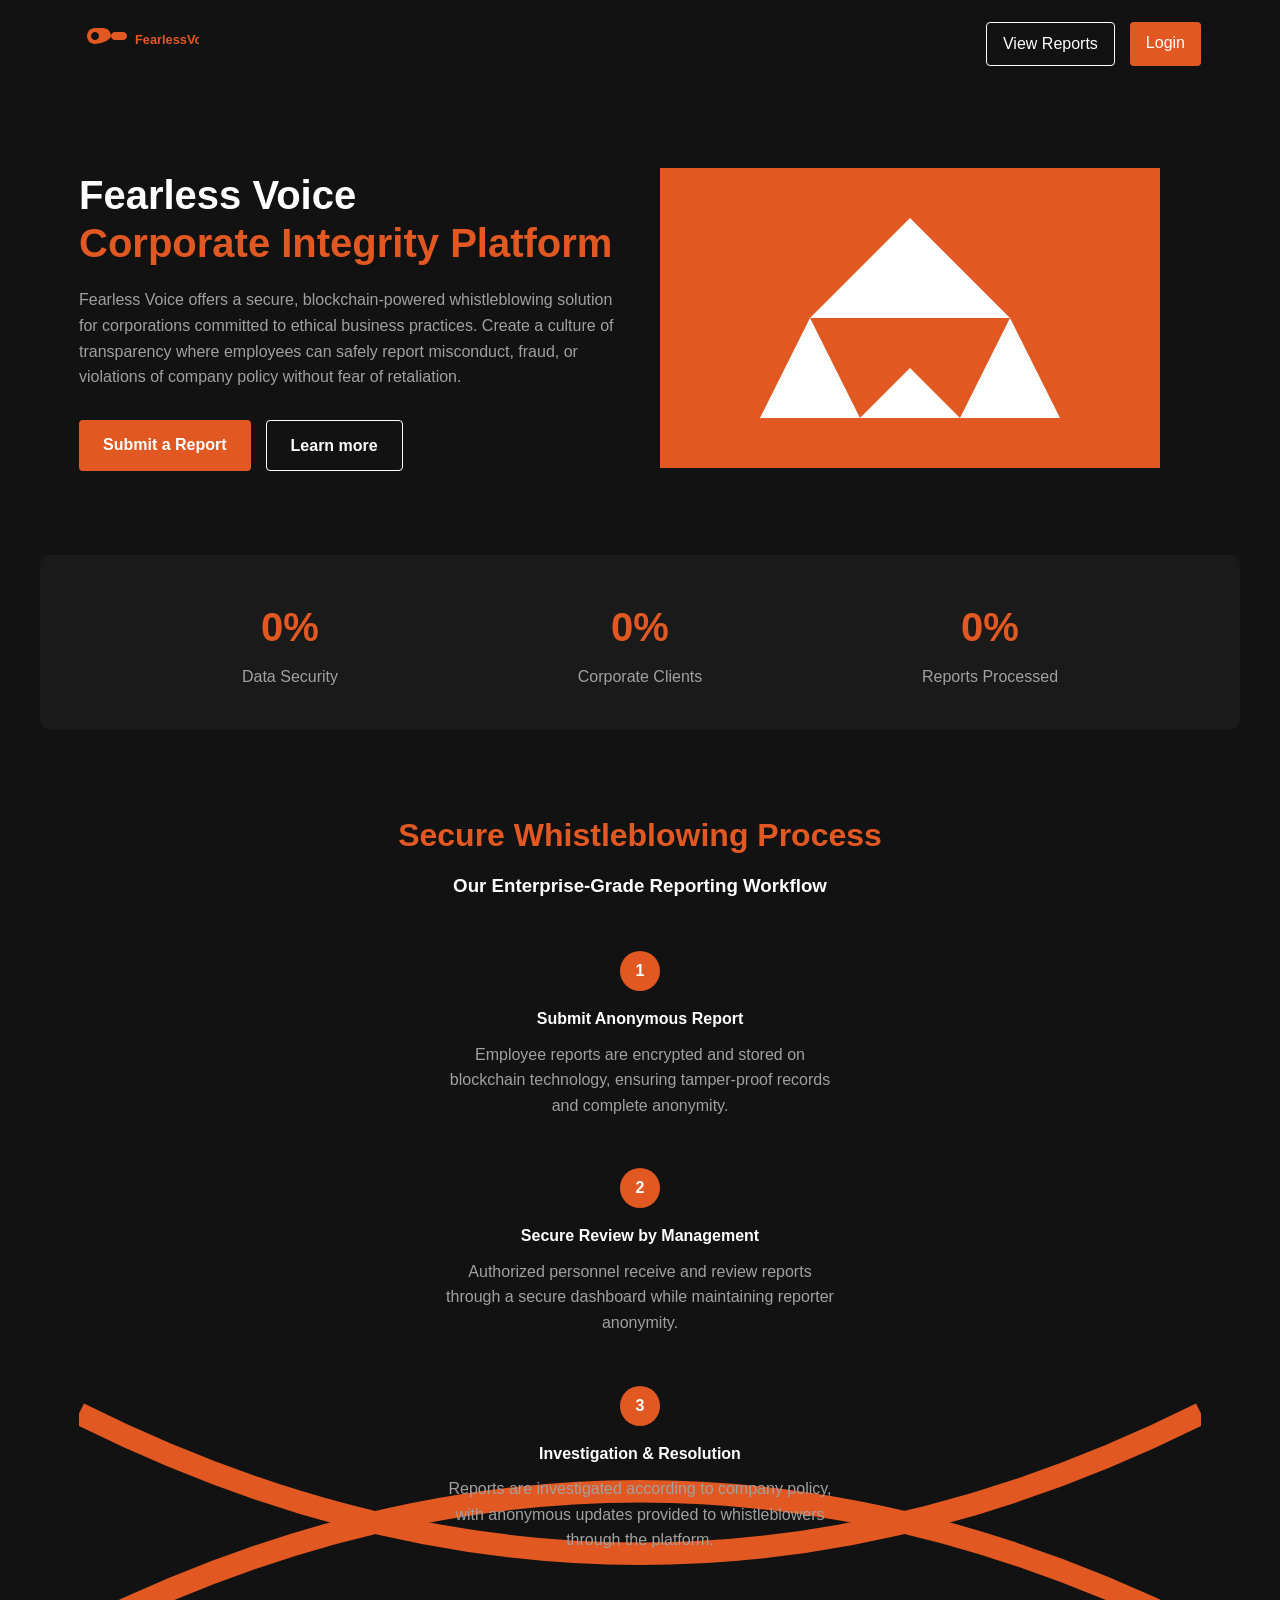
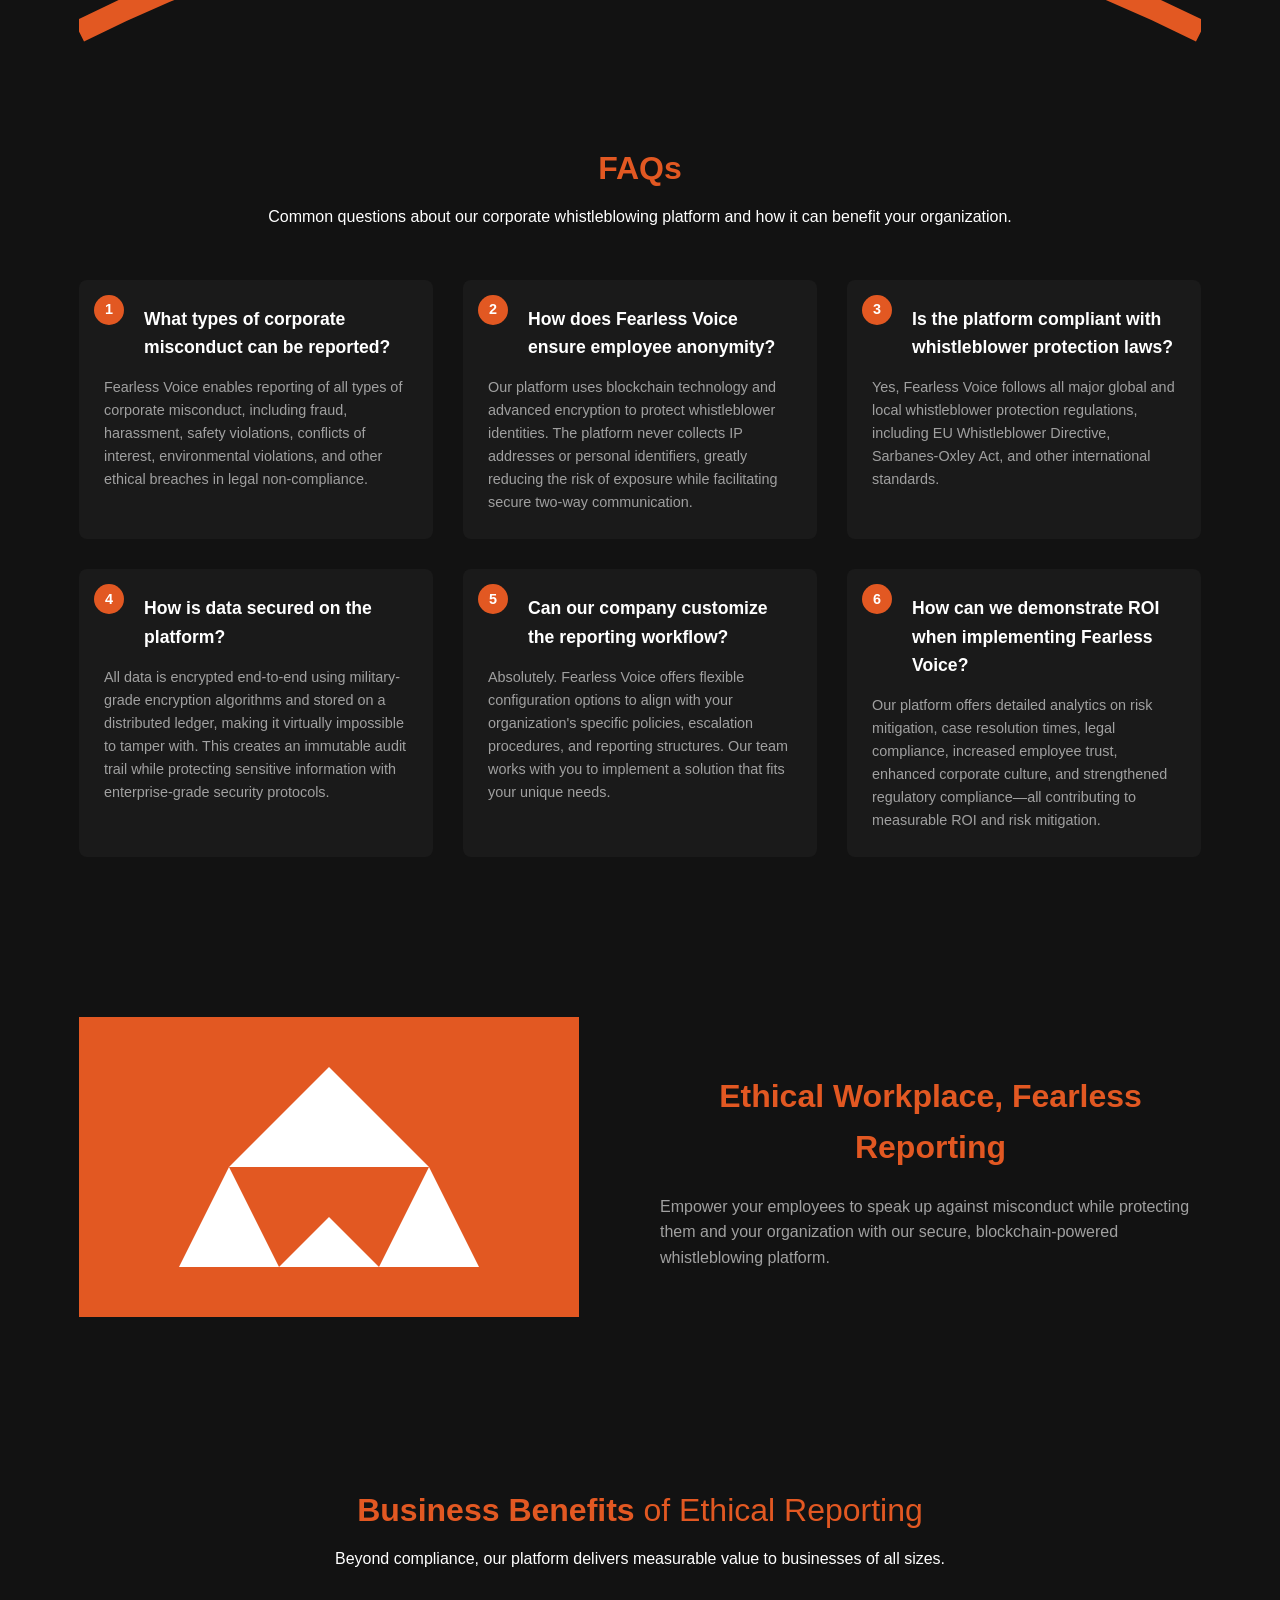
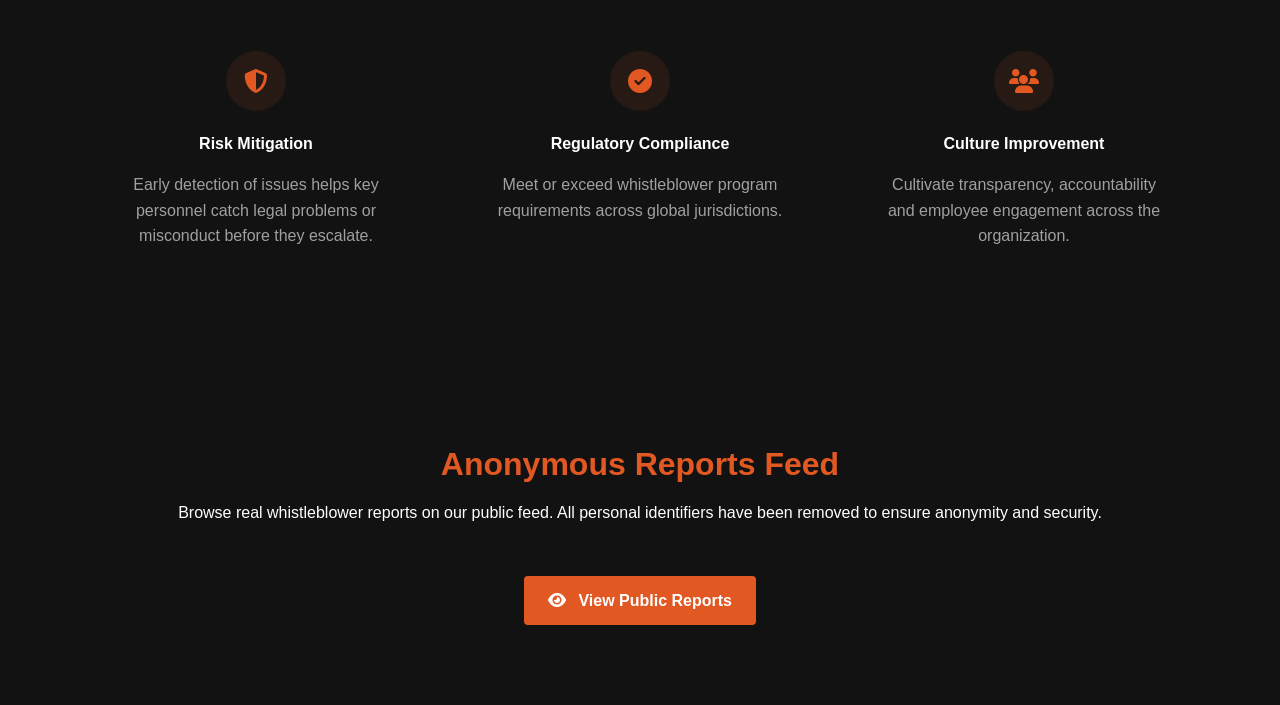
==== index.html @ b393e354 "Fearless voice" ====
<!DOCTYPE html>
<html lang="en">
<head>
    <meta charset="UTF-8">
    <meta name="viewport" content="width=device-width, initial-scale=1.0">
    <title>Fearless Voice: Corporate Integrity Platform</title>
    <link rel="stylesheet" href="https://cdnjs.cloudflare.com/ajax/libs/font-awesome/6.4.0/css/all.min.css">
    <style>
        /* Base Styles */
        :root {
            --primary-color: #e25822;
            --dark-bg: #121212;
            --darker-bg: #1a1a1a;
            --light-text: #ffffff;
            --gray-text: #a0a0a0;
            --border-radius: 4px;
            --box-shadow: 0 4px 6px rgba(0, 0, 0, 0.1);
        }

        * {
            margin: 0;
            padding: 0;
            box-sizing: border-box;
        }

        body {
            font-family: 'Arial', sans-serif;
            background-color: var(--dark-bg);
            color: var(--light-text);
            line-height: 1.6;
        }

        .container {
            width: 90%;
            max-width: 1200px;
            margin: 0 auto;
            padding: 0 15px;
        }

        a {
            text-decoration: none;
            color: inherit;
        }

        img {
            max-width: 100%;
            height: auto;
        }

        /* Header Styles */
        header {
            padding: 20px 0;
        }

        header .container {
            display: flex;
            justify-content: space-between;
            align-items: center;
        }

        .logo img {
            height: 40px;
        }

        nav {
            display: flex;
            gap: 15px;
        }

        .view-reports-btn {
            padding: 8px 16px;
            border: 1px solid var(--light-text);
            border-radius: var(--border-radius);
            transition: all 0.3s ease;
        }

        .view-reports-btn:hover {
            background-color: rgba(255, 255, 255, 0.1);
        }

        .login-btn {
            padding: 8px 16px;
            background-color: var(--primary-color);
            border-radius: var(--border-radius);
            transition: all 0.3s ease;
        }

        .login-btn:hover {
            background-color: #c04d1e;
        }

        /* Hero Section */
        .hero {
            padding: 80px 0;
        }

        .hero .container {
            display: grid;
            grid-template-columns: 1fr 1fr;
            gap: 40px;
            align-items: center;
        }

        .hero-content h1 {
            font-size: 2.5rem;
            margin-bottom: 20px;
            line-height: 1.2;
        }

        .hero-content h1 span {
            color: var(--primary-color);
            display: block;
        }

        .hero-content p {
            margin-bottom: 30px;
            color: var(--gray-text);
        }

        .hero-buttons {
            display: flex;
            gap: 15px;
        }

        .btn {
            padding: 12px 24px;
            border-radius: var(--border-radius);
            font-weight: bold;
            transition: all 0.3s ease;
            display: inline-block;
        }

        .primary-btn {
            background-color: var(--primary-color);
            color: var(--light-text);
        }

        .primary-btn:hover {
            background-color: #c04d1e;
        }

        .secondary-btn {
            border: 1px solid var(--light-text);
            color: var(--light-text);
        }

        .secondary-btn:hover {
            background-color: rgba(255, 255, 255, 0.1);
        }

        /* Stats Section */
        .stats {
            padding: 40px 0;
            background-color: var(--darker-bg);
            border-radius: 10px;
            margin: 0 auto;
            width: 95%;
            max-width: 1200px;
        }

        .stats .container {
            display: grid;
            grid-template-columns: repeat(3, 1fr);
            text-align: center;
        }

        .stat-item h2 {
            font-size: 2.5rem;
            color: var(--primary-color);
            margin-bottom: 5px;
        }

        .stat-item p {
            color: var(--gray-text);
        }

        /* Workflow Section */
        .workflow {
            padding: 80px 0;
        }

        .section-title {
            text-align: center;
            font-size: 2rem;
            margin-bottom: 10px;
            color: var(--primary-color);
        }

        .section-subtitle {
            text-align: center;
            margin-bottom: 50px;
            color: var(--light-text);
        }

        .workflow-steps {
            display: flex;
            flex-direction: column;
            align-items: center;
            position: relative;
        }

        .workflow-step {
            text-align: center;
            max-width: 400px;
            margin-bottom: 30px;
        }

        .step-number {
            width: 40px;
            height: 40px;
            background-color: var(--primary-color);
            border-radius: 50%;
            display: flex;
            align-items: center;
            justify-content: center;
            margin: 0 auto 15px;
            font-weight: bold;
        }

        .workflow-step h4 {
            margin-bottom: 10px;
        }

        .workflow-step p {
            color: var(--gray-text);
        }

        .workflow-curve {
            width: 100%;
            height: 50px;
            margin: -15px 0;
        }

        /* FAQs Section */
        .faqs {
            padding: 80px 0;
        }

        .faq-grid {
            display: grid;
            grid-template-columns: repeat(3, 1fr);
            gap: 30px;
            margin-top: 40px;
        }

        .faq-item {
            background-color: var(--darker-bg);
            padding: 25px;
            border-radius: 8px;
            position: relative;
        }

        .faq-number {
            position: absolute;
            top: 15px;
            left: 15px;
            width: 30px;
            height: 30px;
            background-color: var(--primary-color);
            border-radius: 50%;
            display: flex;
            align-items: center;
            justify-content: center;
            font-weight: bold;
            font-size: 0.9rem;
        }

        .faq-item h4 {
            padding-left: 40px;
            margin-bottom: 15px;
            font-size: 1.1rem;
        }

        .faq-item p {
            color: var(--gray-text);
            font-size: 0.9rem;
        }

        /* Ethical Workplace Section */
        .ethical-workplace {
            padding: 80px 0;
        }

        .ethical-workplace .container {
            display: grid;
            grid-template-columns: 1fr 1fr;
            gap: 40px;
            align-items: center;
        }

        .ethical-content h2 span {
            color: var(--primary-color);
        }

        .ethical-content p {
            color: var(--gray-text);
            margin-top: 20px;
        }

        /* Benefits Section */
        .benefits {
            padding: 80px 0;
        }

        .benefits .section-title span {
            font-weight: normal;
        }

        .benefits-grid {
            display: grid;
            grid-template-columns: repeat(3, 1fr);
            gap: 30px;
            margin-top: 40px;
        }

        .benefit-item {
            text-align: center;
            padding: 30px;
        }

        .benefit-icon {
            width: 60px;
            height: 60px;
            background-color: rgba(226, 88, 34, 0.1);
            border-radius: 50%;
            display: flex;
            align-items: center;
            justify-content: center;
            margin: 0 auto 20px;
        }

        .benefit-icon i {
            color: var(--primary-color);
            font-size: 1.5rem;
        }

        .benefit-item h4 {
            margin-bottom: 15px;
        }

        .benefit-item p {
            color: var(--gray-text);
        }

        /* Reports Feed Section */
        .reports-feed {
            padding: 80px 0;
            text-align: center;
        }

        .reports-feed .section-title span {
            color: var(--primary-color);
        }

        .reports-button {
            margin-top: 40px;
        }

        .reports-button .btn i {
            margin-right: 8px;
        }

        /* Mobile Menu Styles */
        .mobile-menu-btn {
            display: none;
            font-size: 1.5rem;
            cursor: pointer;
        }

        /* Responsive Styles */
        @media (max-width: 992px) {
            .hero .container,
            .ethical-workplace .container {
                grid-template-columns: 1fr;
            }
            
            .hero-image {
                order: -1;
            }
            
            .faq-grid,
            .benefits-grid {
                grid-template-columns: repeat(2, 1fr);
            }
        }

        @media (max-width: 768px) {
            .mobile-menu-btn {
                display: block;
            }
            
            nav {
                display: none;
                position: absolute;
                top: 80px;
                left: 0;
                width: 100%;
                background-color: var(--darker-bg);
                flex-direction: column;
                padding: 20px;
                z-index: 100;
            }
            
            nav a {
                padding: 10px 0;
            }
            
            .stats .container {
                grid-template-columns: 1fr;
                gap: 30px;
            }
            
            .faq-grid,
            .benefits-grid {
                grid-template-columns: 1fr;
            }
            
            .hero-buttons {
                flex-direction: column;
            }
            
            .btn {
                width: 100%;
                text-align: center;
            }
        }
    </style>
</head>
<body>
    <header>
        <div class="container">
            <div class="logo">
                <img src="[data-uri]" alt="Fearless Voice Logo">
            </div>
            <div class="mobile-menu-btn">
                <i class="fas fa-bars"></i>
            </div>
            <nav>
                <a href="#" class="view-reports-btn">View Reports</a>
                <a href="#" class="login-btn">Login</a>
            </nav>
        </div>
    </header>

    <section class="hero">
        <div class="container">
            <div class="hero-content">
                <h1>Fearless Voice<span>Corporate Integrity Platform</span></h1>
                <p>Fearless Voice offers a secure, blockchain-powered whistleblowing solution for corporations committed to ethical business practices. Create a culture of transparency where employees can safely report misconduct, fraud, or violations of company policy without fear of retaliation.</p>
                <div class="hero-buttons">
                    <a href="#" class="btn primary-btn">Submit a Report</a>
                    <a href="#" class="btn secondary-btn">Learn more</a>
                </div>
            </div>
            <div class="hero-image">
                <img src="[data-uri]" alt="Whistleblowing Illustration">
            </div>
        </div>
    </section>

    <section class="stats">
        <div class="container">
            <div class="stat-item">
                <h2>98</h2>
                <p>Data Security</p>
            </div>
            <div class="stat-item">
                <h2>100</h2>
                <p>Corporate Clients</p>
            </div>
            <div class="stat-item">
                <h2>3500</h2>
                <p>Reports Processed</p>
            </div>
        </div>
    </section>

    <section class="workflow">
        <div class="container">
            <h2 class="section-title">Secure Whistleblowing Process</h2>
            <h3 class="section-subtitle">Our Enterprise-Grade Reporting Workflow</h3>
            
            <div class="workflow-steps">
                <div class="workflow-step">
                    <div class="step-number">1</div>
                    <h4>Submit Anonymous Report</h4>
                    <p>Employee reports are encrypted and stored on blockchain technology, ensuring tamper-proof records and complete anonymity.</p>
                </div>
                <div class="workflow-curve">
                    <svg viewBox="0 0 100 50" xmlns="http://www.w3.org/2000/svg">
                        <path d="M0,25 Q50,50 100,25" stroke="#e25822" fill="none" stroke-width="2"/>
                    </svg>
                </div>
                <div class="workflow-step">
                    <div class="step-number">2</div>
                    <h4>Secure Review by Management</h4>
                    <p>Authorized personnel receive and review reports through a secure dashboard while maintaining reporter anonymity.</p>
                </div>
                <div class="workflow-curve">
                    <svg viewBox="0 0 100 50" xmlns="http://www.w3.org/2000/svg">
                        <path d="M0,25 Q50,0 100,25" stroke="#e25822" fill="none" stroke-width="2"/>
                    </svg>
                </div>
                <div class="workflow-step">
                    <div class="step-number">3</div>
                    <h4>Investigation & Resolution</h4>
                    <p>Reports are investigated according to company policy, with anonymous updates provided to whistleblowers through the platform.</p>
                </div>
            </div>
        </div>
    </section>

    <section class="faqs">
        <div class="container">
            <h2 class="section-title">FAQs</h2>
            <p class="section-subtitle">Common questions about our corporate whistleblowing platform and how it can benefit your organization.</p>
            
            <div class="faq-grid">
                <div class="faq-item">
                    <div class="faq-number">1</div>
                    <h4>What types of corporate misconduct can be reported?</h4>
                    <p>Fearless Voice enables reporting of all types of corporate misconduct, including fraud, harassment, safety violations, conflicts of interest, environmental violations, and other ethical breaches in legal non-compliance.</p>
                </div>
                <div class="faq-item">
                    <div class="faq-number">2</div>
                    <h4>How does Fearless Voice ensure employee anonymity?</h4>
                    <p>Our platform uses blockchain technology and advanced encryption to protect whistleblower identities. The platform never collects IP addresses or personal identifiers, greatly reducing the risk of exposure while facilitating secure two-way communication.</p>
                </div>
                <div class="faq-item">
                    <div class="faq-number">3</div>
                    <h4>Is the platform compliant with whistleblower protection laws?</h4>
                    <p>Yes, Fearless Voice follows all major global and local whistleblower protection regulations, including EU Whistleblower Directive, Sarbanes-Oxley Act, and other international standards.</p>
                </div>
                <div class="faq-item">
                    <div class="faq-number">4</div>
                    <h4>How is data secured on the platform?</h4>
                    <p>All data is encrypted end-to-end using military-grade encryption algorithms and stored on a distributed ledger, making it virtually impossible to tamper with. This creates an immutable audit trail while protecting sensitive information with enterprise-grade security protocols.</p>
                </div>
                <div class="faq-item">
                    <div class="faq-number">5</div>
                    <h4>Can our company customize the reporting workflow?</h4>
                    <p>Absolutely. Fearless Voice offers flexible configuration options to align with your organization's specific policies, escalation procedures, and reporting structures. Our team works with you to implement a solution that fits your unique needs.</p>
                </div>
                <div class="faq-item">
                    <div class="faq-number">6</div>
                    <h4>How can we demonstrate ROI when implementing Fearless Voice?</h4>
                    <p>Our platform offers detailed analytics on risk mitigation, case resolution times, legal compliance, increased employee trust, enhanced corporate culture, and strengthened regulatory compliance—all contributing to measurable ROI and risk mitigation.</p>
                </div>
            </div>
        </div>
    </section>

    <section class="ethical-workplace">
        <div class="container">
            <div class="ethical-image">
                <img src="[data-uri]" alt="Ethical Workplace Illustration">
            </div>
            <div class="ethical-content">
                <h2 class="section-title">Ethical Workplace, <span>Fearless Reporting</span></h2>
                <p>Empower your employees to speak up against misconduct while protecting them and your organization with our secure, blockchain-powered whistleblowing platform.</p>
            </div>
        </div>
    </section>

    <section class="benefits">
        <div class="container">
            <h2 class="section-title">Business Benefits <span>of Ethical Reporting</span></h2>
            <p class="section-subtitle">Beyond compliance, our platform delivers measurable value to businesses of all sizes.</p>
            
            <div class="benefits-grid">
                <div class="benefit-item">
                    <div class="benefit-icon">
                        <i class="fas fa-shield-alt"></i>
                    </div>
                    <h4>Risk Mitigation</h4>
                    <p>Early detection of issues helps key personnel catch legal problems or misconduct before they escalate.</p>
                </div>
                <div class="benefit-item">
                    <div class="benefit-icon">
                        <i class="fas fa-check-circle"></i>
                    </div>
                    <h4>Regulatory Compliance</h4>
                    <p>Meet or exceed whistleblower program requirements across global jurisdictions.</p>
                </div>
                <div class="benefit-item">
                    <div class="benefit-icon">
                        <i class="fas fa-users"></i>
                    </div>
                    <h4>Culture Improvement</h4>
                    <p>Cultivate transparency, accountability and employee engagement across the organization.</p>
                </div>
            </div>
        </div>
    </section>

    <section class="reports-feed">
        <div class="container">
            <h2 class="section-title"><span>Anonymous</span> Reports Feed</h2>
            <p class="section-subtitle">Browse real whistleblower reports on our public feed. All personal identifiers have been removed to ensure anonymity and security.</p>
            
            <div class="reports-button">
                <a href="#" class="btn primary-btn"><i class="fas fa-eye"></i> View Public Reports</a>
            </div>
        </div>
    </section>

    <script>
        document.addEventListener('DOMContentLoaded', function() {
            // Smooth scrolling for anchor links
            document.querySelectorAll('a[href^="#"]').forEach(anchor => {
                anchor.addEventListener('click', function(e) {
                    e.preventDefault();
                    
                    const targetId = this.getAttribute('href');
                    if (targetId === '#') return;
                    
                    const targetElement = document.querySelector(targetId);
                    if (targetElement) {
                        targetElement.scrollIntoView({
                            behavior: 'smooth',
                            block: 'start'
                        });
                    }
                });
            });

            // Animation for stats counters
            const statItems = document.querySelectorAll('.stat-item h2');
            
            const animateCounter = (element, target, duration) => {
                let start = 0;
                const increment = target / (duration / 16);
                
                const updateCounter = () => {
                    start += increment;
                    
                    if (start < target) {
                        if (target >= 100) {
                            element.textContent = Math.floor(start) + '+';
                        } else {
                            element.textContent = Math.floor(start) + '%';
                        }
                        requestAnimationFrame(updateCounter);
                    } else {
                        if (target >= 100) {
                            element.textContent = target + '+';
                        } else {
                            element.textContent = target + '%';
                        }
                    }
                };
                
                updateCounter();
            };
            
            // Intersection Observer to trigger animations when elements come into view
            const observer = new IntersectionObserver((entries) => {
                entries.forEach(entry => {
                    if (entry.isIntersecting) {
                        const element = entry.target;
                        const value = parseInt(element.textContent);
                        animateCounter(element, value, 1500);
                        observer.unobserve(element);
                    }
                });
            }, { threshold: 0.5 });
            
            statItems.forEach(item => {
                const value = parseInt(item.textContent);
                item.textContent = '0';
                if (value) {
                    observer.observe(item);
                }
            });

            // Hover effects for FAQ items
            const faqItems = document.querySelectorAll('.faq-item');
            
            faqItems.forEach(item => {
                item.addEventListener('mouseenter', () => {
                    item.style.transform = 'translateY(-5px)';
                    item.style.boxShadow = '0 10px 20px rgba(0, 0, 0, 0.2)';
                    item.style.transition = 'all 0.3s ease';
                });
                
                item.addEventListener('mouseleave', () => {
                    item.style.transform = 'translateY(0)';
                    item.style.boxShadow = '0 4px 6px rgba(0, 0, 0, 0.1)';
                });
            });

            // Mobile menu toggle
            const mobileMenuBtn = document.querySelector('.mobile-menu-btn');
            const nav = document.querySelector('nav');
            let menuOpen = false;
            
            if (mobileMenuBtn) {
                mobileMenuBtn.addEventListener('click', () => {
                    menuOpen = !menuOpen;
                    
                    if (menuOpen) {
                        nav.style.display = 'flex';
                        mobileMenuBtn.innerHTML = '<i class="fas fa-times"></i>';
                    } else {
                        nav.style.display = '';
                        mobileMenuBtn.innerHTML = '<i class="fas fa-bars"></i>';
                    }
                });
            }
            
            // Handle window resize
            window.addEventListener('resize', () => {
                if (window.innerWidth > 768) {
                    nav.style.display = 'flex';
                } else if (!menuOpen) {
                    nav.style.display = '';
                }
            });
        });
    </script>
</body>
</html>
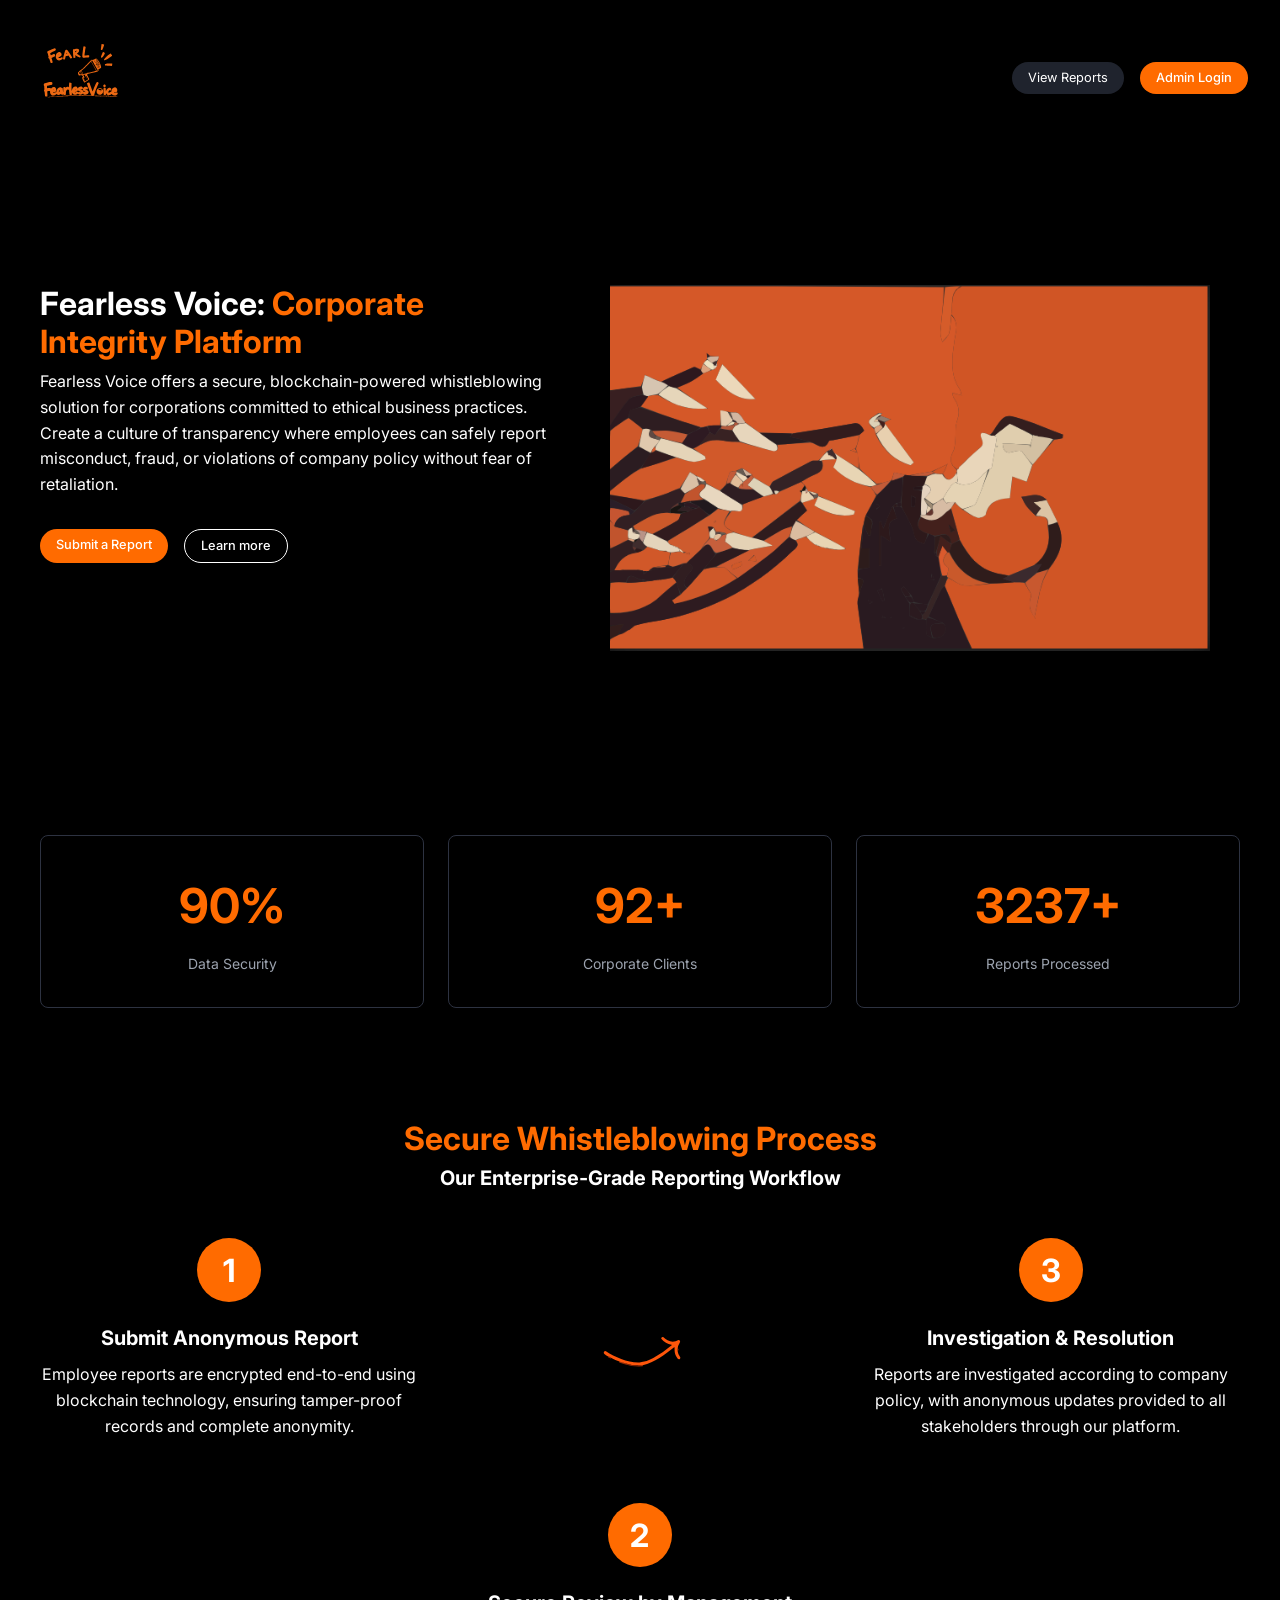
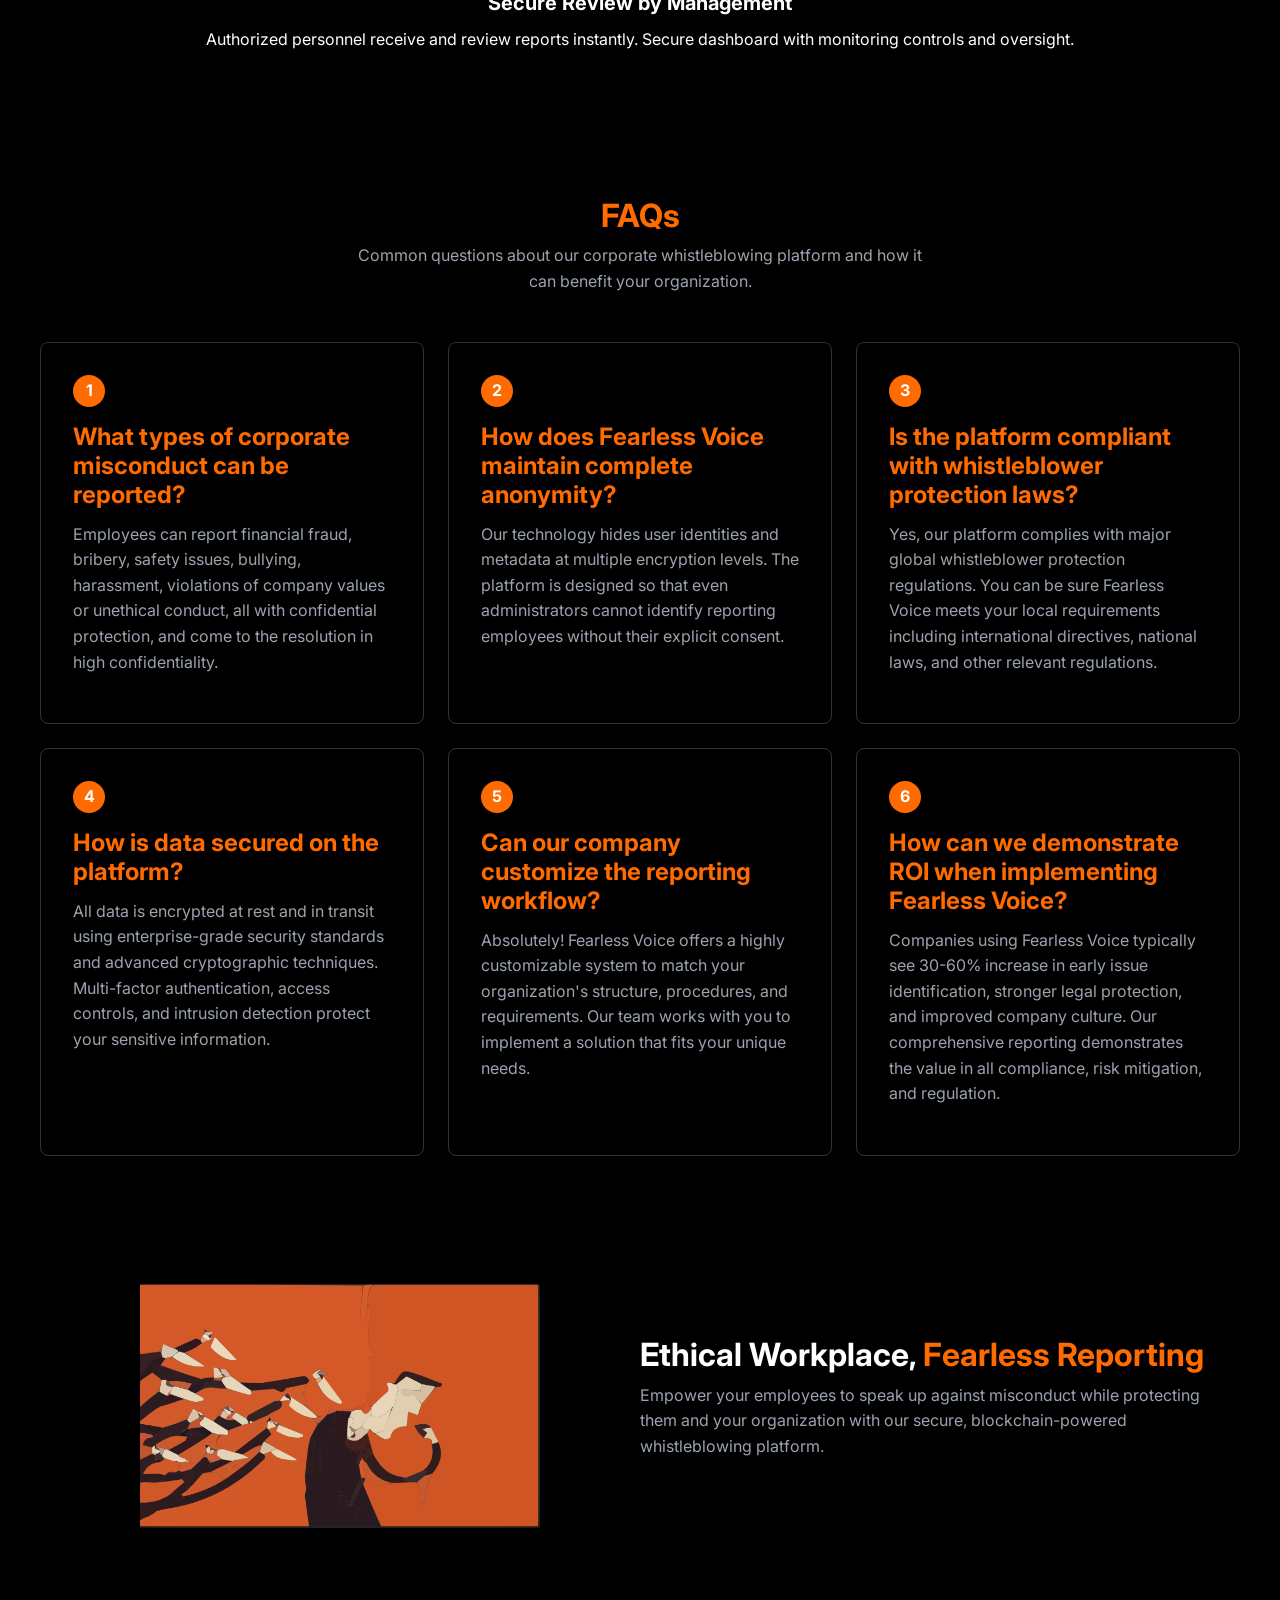
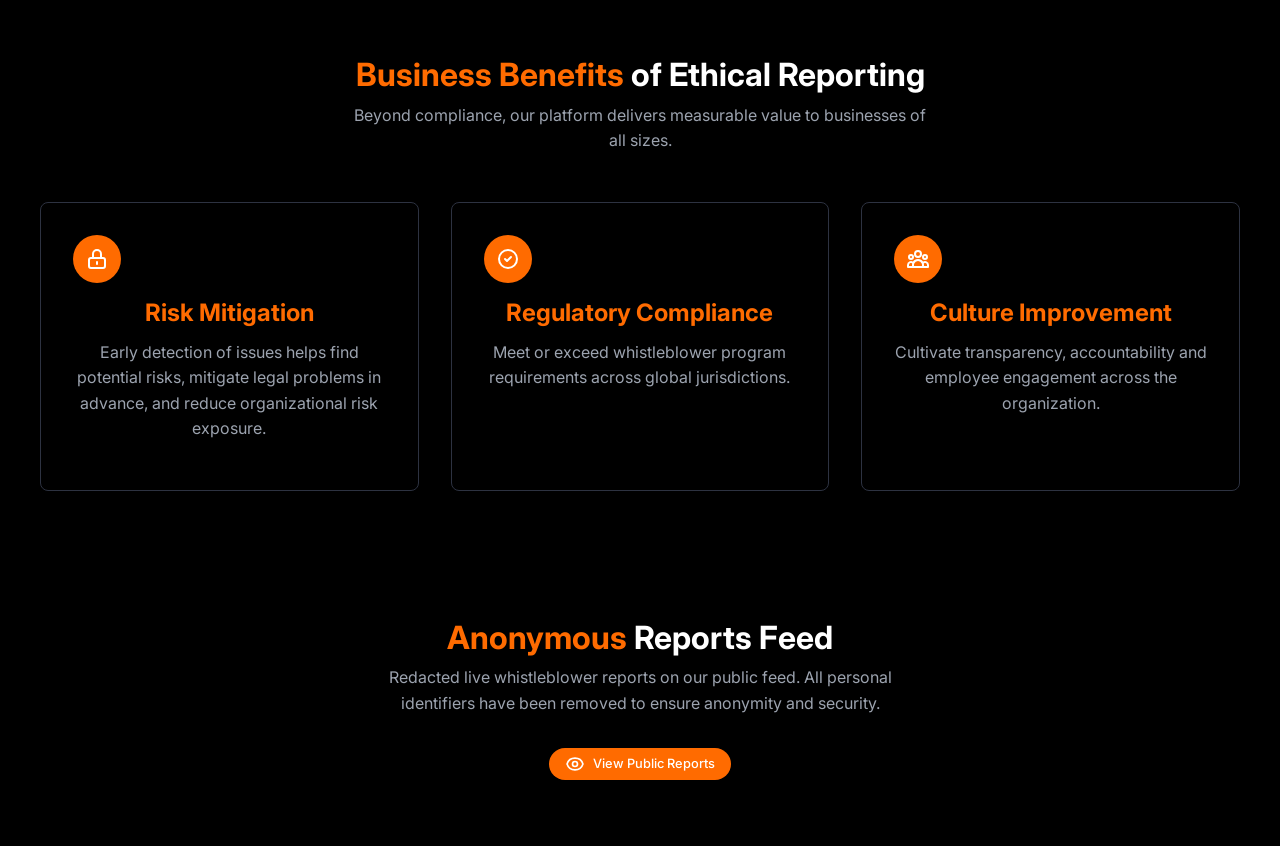
==== commit 9d882695: "Add files via upload" ====
--- a/index.html
+++ b/index.html
@@ -1,722 +1,240 @@
 <!DOCTYPE html>
 <html lang="en">
 <head>
-    <meta charset="UTF-8">
-    <meta name="viewport" content="width=device-width, initial-scale=1.0">
-    <title>Fearless Voice: Corporate Integrity Platform</title>
-    <link rel="stylesheet" href="https://cdnjs.cloudflare.com/ajax/libs/font-awesome/6.4.0/css/all.min.css">
-    <style>
-        /* Base Styles */
-        :root {
-            --primary-color: #e25822;
-            --dark-bg: #121212;
-            --darker-bg: #1a1a1a;
-            --light-text: #ffffff;
-            --gray-text: #a0a0a0;
-            --border-radius: 4px;
-            --box-shadow: 0 4px 6px rgba(0, 0, 0, 0.1);
-        }
-
-        * {
-            margin: 0;
-            padding: 0;
-            box-sizing: border-box;
-        }
-
-        body {
-            font-family: 'Arial', sans-serif;
-            background-color: var(--dark-bg);
-            color: var(--light-text);
-            line-height: 1.6;
-        }
-
-        .container {
-            width: 90%;
-            max-width: 1200px;
-            margin: 0 auto;
-            padding: 0 15px;
-        }
-
-        a {
-            text-decoration: none;
-            color: inherit;
-        }
-
-        img {
-            max-width: 100%;
-            height: auto;
-        }
-
-        /* Header Styles */
-        header {
-            padding: 20px 0;
-        }
-
-        header .container {
-            display: flex;
-            justify-content: space-between;
-            align-items: center;
-        }
-
-        .logo img {
-            height: 40px;
-        }
-
-        nav {
-            display: flex;
-            gap: 15px;
-        }
-
-        .view-reports-btn {
-            padding: 8px 16px;
-            border: 1px solid var(--light-text);
-            border-radius: var(--border-radius);
-            transition: all 0.3s ease;
-        }
-
-        .view-reports-btn:hover {
-            background-color: rgba(255, 255, 255, 0.1);
-        }
-
-        .login-btn {
-            padding: 8px 16px;
-            background-color: var(--primary-color);
-            border-radius: var(--border-radius);
-            transition: all 0.3s ease;
-        }
-
-        .login-btn:hover {
-            background-color: #c04d1e;
-        }
-
-        /* Hero Section */
-        .hero {
-            padding: 80px 0;
-        }
-
-        .hero .container {
-            display: grid;
-            grid-template-columns: 1fr 1fr;
-            gap: 40px;
-            align-items: center;
-        }
-
-        .hero-content h1 {
-            font-size: 2.5rem;
-            margin-bottom: 20px;
-            line-height: 1.2;
-        }
-
-        .hero-content h1 span {
-            color: var(--primary-color);
-            display: block;
-        }
-
-        .hero-content p {
-            margin-bottom: 30px;
-            color: var(--gray-text);
-        }
-
-        .hero-buttons {
-            display: flex;
-            gap: 15px;
-        }
-
-        .btn {
-            padding: 12px 24px;
-            border-radius: var(--border-radius);
-            font-weight: bold;
-            transition: all 0.3s ease;
-            display: inline-block;
-        }
-
-        .primary-btn {
-            background-color: var(--primary-color);
-            color: var(--light-text);
-        }
-
-        .primary-btn:hover {
-            background-color: #c04d1e;
-        }
-
-        .secondary-btn {
-            border: 1px solid var(--light-text);
-            color: var(--light-text);
-        }
-
-        .secondary-btn:hover {
-            background-color: rgba(255, 255, 255, 0.1);
-        }
-
-        /* Stats Section */
-        .stats {
-            padding: 40px 0;
-            background-color: var(--darker-bg);
-            border-radius: 10px;
-            margin: 0 auto;
-            width: 95%;
-            max-width: 1200px;
-        }
-
-        .stats .container {
-            display: grid;
-            grid-template-columns: repeat(3, 1fr);
-            text-align: center;
-        }
-
-        .stat-item h2 {
-            font-size: 2.5rem;
-            color: var(--primary-color);
-            margin-bottom: 5px;
-        }
-
-        .stat-item p {
-            color: var(--gray-text);
-        }
-
-        /* Workflow Section */
-        .workflow {
-            padding: 80px 0;
-        }
-
-        .section-title {
-            text-align: center;
-            font-size: 2rem;
-            margin-bottom: 10px;
-            color: var(--primary-color);
-        }
-
-        .section-subtitle {
-            text-align: center;
-            margin-bottom: 50px;
-            color: var(--light-text);
-        }
-
-        .workflow-steps {
-            display: flex;
-            flex-direction: column;
-            align-items: center;
-            position: relative;
-        }
-
-        .workflow-step {
-            text-align: center;
-            max-width: 400px;
-            margin-bottom: 30px;
-        }
-
-        .step-number {
-            width: 40px;
-            height: 40px;
-            background-color: var(--primary-color);
-            border-radius: 50%;
-            display: flex;
-            align-items: center;
-            justify-content: center;
-            margin: 0 auto 15px;
-            font-weight: bold;
-        }
-
-        .workflow-step h4 {
-            margin-bottom: 10px;
-        }
-
-        .workflow-step p {
-            color: var(--gray-text);
-        }
-
-        .workflow-curve {
-            width: 100%;
-            height: 50px;
-            margin: -15px 0;
-        }
-
-        /* FAQs Section */
-        .faqs {
-            padding: 80px 0;
-        }
-
-        .faq-grid {
-            display: grid;
-            grid-template-columns: repeat(3, 1fr);
-            gap: 30px;
-            margin-top: 40px;
-        }
-
-        .faq-item {
-            background-color: var(--darker-bg);
-            padding: 25px;
-            border-radius: 8px;
-            position: relative;
-        }
-
-        .faq-number {
-            position: absolute;
-            top: 15px;
-            left: 15px;
-            width: 30px;
-            height: 30px;
-            background-color: var(--primary-color);
-            border-radius: 50%;
-            display: flex;
-            align-items: center;
-            justify-content: center;
-            font-weight: bold;
-            font-size: 0.9rem;
-        }
-
-        .faq-item h4 {
-            padding-left: 40px;
-            margin-bottom: 15px;
-            font-size: 1.1rem;
-        }
-
-        .faq-item p {
-            color: var(--gray-text);
-            font-size: 0.9rem;
-        }
-
-        /* Ethical Workplace Section */
-        .ethical-workplace {
-            padding: 80px 0;
-        }
-
-        .ethical-workplace .container {
-            display: grid;
-            grid-template-columns: 1fr 1fr;
-            gap: 40px;
-            align-items: center;
-        }
-
-        .ethical-content h2 span {
-            color: var(--primary-color);
-        }
-
-        .ethical-content p {
-            color: var(--gray-text);
-            margin-top: 20px;
-        }
-
-        /* Benefits Section */
-        .benefits {
-            padding: 80px 0;
-        }
-
-        .benefits .section-title span {
-            font-weight: normal;
-        }
-
-        .benefits-grid {
-            display: grid;
-            grid-template-columns: repeat(3, 1fr);
-            gap: 30px;
-            margin-top: 40px;
-        }
-
-        .benefit-item {
-            text-align: center;
-            padding: 30px;
-        }
-
-        .benefit-icon {
-            width: 60px;
-            height: 60px;
-            background-color: rgba(226, 88, 34, 0.1);
-            border-radius: 50%;
-            display: flex;
-            align-items: center;
-            justify-content: center;
-            margin: 0 auto 20px;
-        }
-
-        .benefit-icon i {
-            color: var(--primary-color);
-            font-size: 1.5rem;
-        }
-
-        .benefit-item h4 {
-            margin-bottom: 15px;
-        }
-
-        .benefit-item p {
-            color: var(--gray-text);
-        }
-
-        /* Reports Feed Section */
-        .reports-feed {
-            padding: 80px 0;
-            text-align: center;
-        }
-
-        .reports-feed .section-title span {
-            color: var(--primary-color);
-        }
-
-        .reports-button {
-            margin-top: 40px;
-        }
-
-        .reports-button .btn i {
-            margin-right: 8px;
-        }
-
-        /* Mobile Menu Styles */
-        .mobile-menu-btn {
-            display: none;
-            font-size: 1.5rem;
-            cursor: pointer;
-        }
-
-        /* Responsive Styles */
-        @media (max-width: 992px) {
-            .hero .container,
-            .ethical-workplace .container {
-                grid-template-columns: 1fr;
-            }
-            
-            .hero-image {
-                order: -1;
-            }
-            
-            .faq-grid,
-            .benefits-grid {
-                grid-template-columns: repeat(2, 1fr);
-            }
-        }
-
-        @media (max-width: 768px) {
-            .mobile-menu-btn {
-                display: block;
-            }
-            
-            nav {
-                display: none;
-                position: absolute;
-                top: 80px;
-                left: 0;
-                width: 100%;
-                background-color: var(--darker-bg);
-                flex-direction: column;
-                padding: 20px;
-                z-index: 100;
-            }
-            
-            nav a {
-                padding: 10px 0;
-            }
-            
-            .stats .container {
-                grid-template-columns: 1fr;
-                gap: 30px;
-            }
-            
-            .faq-grid,
-            .benefits-grid {
-                grid-template-columns: 1fr;
-            }
-            
-            .hero-buttons {
-                flex-direction: column;
-            }
-            
-            .btn {
-                width: 100%;
-                text-align: center;
-            }
-        }
-    </style>
+  <meta charset="UTF-8">
+  <meta name="viewport" content="width=device-width, initial-scale=1.0">
+  <title>Fearless Voice</title>
+  <link rel="stylesheet" href="styles.css">
+  <link href="https://fonts.googleapis.com/css2?family=Inter:wght@400;500;600;700&display=swap" rel="stylesheet">
 </head>
 <body>
-    <header>
-        <div class="container">
-            <div class="logo">
-                <img src="[data-uri]" alt="Fearless Voice Logo">
-            </div>
-            <div class="mobile-menu-btn">
-                <i class="fas fa-bars"></i>
-            </div>
-            <nav>
-                <a href="#" class="view-reports-btn">View Reports</a>
-                <a href="#" class="login-btn">Login</a>
-            </nav>
-        </div>
+  <div class="container">
+    <!-- Header Section -->
+    <header class="header">
+      <div class="logo">
+        <a href="/">
+          <img src="logo.svg" alt="Fearless Voice Logo">
+        </a>
+      </div>
+      <nav class="nav">
+        <a href="/reports" class="nav-link">View Reports</a>
+        <a href="/login" class="orange-button">Admin Login</a>
+      </nav>
     </header>
 
+    <!-- Hero Section -->
     <section class="hero">
-        <div class="container">
-            <div class="hero-content">
-                <h1>Fearless Voice<span>Corporate Integrity Platform</span></h1>
-                <p>Fearless Voice offers a secure, blockchain-powered whistleblowing solution for corporations committed to ethical business practices. Create a culture of transparency where employees can safely report misconduct, fraud, or violations of company policy without fear of retaliation.</p>
-                <div class="hero-buttons">
-                    <a href="#" class="btn primary-btn">Submit a Report</a>
-                    <a href="#" class="btn secondary-btn">Learn more</a>
-                </div>
-            </div>
-            <div class="hero-image">
-                <img src="[data-uri]" alt="Whistleblowing Illustration">
-            </div>
-        </div>
-    </section>
-
+      <div class="hero-content">
+        <div class="hero-text">
+          <h1>Fearless Voice: <span class="text-fearless">Corporate Integrity Platform</span></h1>
+          <p>
+            Fearless Voice offers a secure, blockchain-powered whistleblowing solution for corporations 
+            committed to ethical business practices. Create a culture of transparency where employees can 
+            safely report misconduct, fraud, or violations of company policy without fear of retaliation.
+          </p>
+          <div class="hero-buttons">
+            <a href="/submit" class="orange-button">Submit a Report</a>
+            <a href="/learn-more" class="secondary-button">Learn more</a>
+          </div>
+        </div>
+        <div class="hero-image">
+          <img src="img2.png" alt="Whistleblowing Illustration">
+        </div>
+      </div>
+    </section>
+
+    <!-- Stats Section -->
     <section class="stats">
-        <div class="container">
-            <div class="stat-item">
-                <h2>98</h2>
-                <p>Data Security</p>
-            </div>
-            <div class="stat-item">
-                <h2>100</h2>
-                <p>Corporate Clients</p>
-            </div>
-            <div class="stat-item">
-                <h2>3500</h2>
-                <p>Reports Processed</p>
-            </div>
-        </div>
-    </section>
-
-    <section class="workflow">
-        <div class="container">
-            <h2 class="section-title">Secure Whistleblowing Process</h2>
-            <h3 class="section-subtitle">Our Enterprise-Grade Reporting Workflow</h3>
-            
-            <div class="workflow-steps">
-                <div class="workflow-step">
-                    <div class="step-number">1</div>
-                    <h4>Submit Anonymous Report</h4>
-                    <p>Employee reports are encrypted and stored on blockchain technology, ensuring tamper-proof records and complete anonymity.</p>
-                </div>
-                <div class="workflow-curve">
-                    <svg viewBox="0 0 100 50" xmlns="http://www.w3.org/2000/svg">
-                        <path d="M0,25 Q50,50 100,25" stroke="#e25822" fill="none" stroke-width="2"/>
-                    </svg>
-                </div>
-                <div class="workflow-step">
-                    <div class="step-number">2</div>
-                    <h4>Secure Review by Management</h4>
-                    <p>Authorized personnel receive and review reports through a secure dashboard while maintaining reporter anonymity.</p>
-                </div>
-                <div class="workflow-curve">
-                    <svg viewBox="0 0 100 50" xmlns="http://www.w3.org/2000/svg">
-                        <path d="M0,25 Q50,0 100,25" stroke="#e25822" fill="none" stroke-width="2"/>
-                    </svg>
-                </div>
-                <div class="workflow-step">
-                    <div class="step-number">3</div>
-                    <h4>Investigation & Resolution</h4>
-                    <p>Reports are investigated according to company policy, with anonymous updates provided to whistleblowers through the platform.</p>
-                </div>
-            </div>
-        </div>
-    </section>
-
-    <section class="faqs">
-        <div class="container">
-            <h2 class="section-title">FAQs</h2>
-            <p class="section-subtitle">Common questions about our corporate whistleblowing platform and how it can benefit your organization.</p>
-            
-            <div class="faq-grid">
-                <div class="faq-item">
-                    <div class="faq-number">1</div>
-                    <h4>What types of corporate misconduct can be reported?</h4>
-                    <p>Fearless Voice enables reporting of all types of corporate misconduct, including fraud, harassment, safety violations, conflicts of interest, environmental violations, and other ethical breaches in legal non-compliance.</p>
-                </div>
-                <div class="faq-item">
-                    <div class="faq-number">2</div>
-                    <h4>How does Fearless Voice ensure employee anonymity?</h4>
-                    <p>Our platform uses blockchain technology and advanced encryption to protect whistleblower identities. The platform never collects IP addresses or personal identifiers, greatly reducing the risk of exposure while facilitating secure two-way communication.</p>
-                </div>
-                <div class="faq-item">
-                    <div class="faq-number">3</div>
-                    <h4>Is the platform compliant with whistleblower protection laws?</h4>
-                    <p>Yes, Fearless Voice follows all major global and local whistleblower protection regulations, including EU Whistleblower Directive, Sarbanes-Oxley Act, and other international standards.</p>
-                </div>
-                <div class="faq-item">
-                    <div class="faq-number">4</div>
-                    <h4>How is data secured on the platform?</h4>
-                    <p>All data is encrypted end-to-end using military-grade encryption algorithms and stored on a distributed ledger, making it virtually impossible to tamper with. This creates an immutable audit trail while protecting sensitive information with enterprise-grade security protocols.</p>
-                </div>
-                <div class="faq-item">
-                    <div class="faq-number">5</div>
-                    <h4>Can our company customize the reporting workflow?</h4>
-                    <p>Absolutely. Fearless Voice offers flexible configuration options to align with your organization's specific policies, escalation procedures, and reporting structures. Our team works with you to implement a solution that fits your unique needs.</p>
-                </div>
-                <div class="faq-item">
-                    <div class="faq-number">6</div>
-                    <h4>How can we demonstrate ROI when implementing Fearless Voice?</h4>
-                    <p>Our platform offers detailed analytics on risk mitigation, case resolution times, legal compliance, increased employee trust, enhanced corporate culture, and strengthened regulatory compliance—all contributing to measurable ROI and risk mitigation.</p>
-                </div>
-            </div>
-        </div>
-    </section>
-
+      <div class="stats-container">
+        <div class="stat-card">
+          <div class="stat-number">98%</div>
+          <div class="stat-label">Data Security</div>
+        </div>
+        <div class="stat-card">
+          <div class="stat-number">100+</div>
+          <div class="stat-label">Corporate Clients</div>
+        </div>
+        <div class="stat-card">
+          <div class="stat-number">3500+</div>
+          <div class="stat-label">Reports Processed</div>
+        </div>
+      </div>
+    </section>
+
+    <!-- Process Section -->
+    <section class="process">
+      <h2><span class="text-fearless">Secure Whistleblowing Process</span></h2>
+      <h3>Our Enterprise-Grade Reporting Workflow</h3>
+      
+      <div class="process-steps">
+        <div class="process-step step-left">
+          <div class="step-number">1</div>
+          <h4>Submit Anonymous Report</h4>
+          <p>
+            Employee reports are encrypted end-to-end using blockchain technology, ensuring tamper-proof records and complete anonymity.
+          </p>
+        </div>
+        
+        <div class="process-image">
+          <img src="download.svg" alt="Whistleblowing Process Illustration">
+         
+        </div>
+        
+        <div class="process-step step-right">
+          <div class="step-number">3</div>
+          <h4>Investigation & Resolution</h4>
+          <p>
+            Reports are investigated according to company policy, with anonymous updates provided to all stakeholders through our platform.
+          </p>
+        </div>
+        
+        <div class="process-step step-bottom">
+          <div class="step-number">2</div>
+          <h4>Secure Review by Management</h4>
+          <p>
+            Authorized personnel receive and review reports instantly. Secure dashboard with monitoring controls and oversight.
+          </p>
+        </div>
+      </div>
+    </section>
+
+    <!-- FAQ Section -->
+    <section class="faq">
+      <h2 class="text-fearless">FAQs</h2>
+      <p class="faq-subtitle">Common questions about our corporate whistleblowing platform and how it can benefit your organization.</p>
+      
+      <div class="faq-grid">
+        <div class="faq-card">
+          <div class="faq-number">1</div>
+          <h3 class="text-fearless">What types of corporate misconduct can be reported?</h3>
+          <p>
+            Employees can report financial fraud, bribery, safety issues, bullying, harassment, violations of company values or unethical conduct, all with confidential protection, and come to the resolution in high confidentiality.
+          </p>
+        </div>
+        
+        <div class="faq-card">
+          <div class="faq-number">2</div>
+          <h3 class="text-fearless">How does Fearless Voice maintain complete anonymity?</h3>
+          <p>
+            Our technology hides user identities and metadata at multiple encryption levels. The platform is designed so that even administrators cannot identify reporting employees without their explicit consent.
+          </p>
+        </div>
+        
+        <div class="faq-card">
+          <div class="faq-number">3</div>
+          <h3 class="text-fearless">Is the platform compliant with whistleblower protection laws?</h3>
+          <p>
+            Yes, our platform complies with major global whistleblower protection regulations. You can be sure Fearless Voice meets your local requirements including international directives, national laws, and other relevant regulations.
+          </p>
+        </div>
+        
+        <div class="faq-card">
+          <div class="faq-number">4</div>
+          <h3 class="text-fearless">How is data secured on the platform?</h3>
+          <p>
+            All data is encrypted at rest and in transit using enterprise-grade security standards and advanced cryptographic techniques. Multi-factor authentication, access controls, and intrusion detection protect your sensitive information.
+          </p>
+        </div>
+        
+        <div class="faq-card">
+          <div class="faq-number">5</div>
+          <h3 class="text-fearless">Can our company customize the reporting workflow?</h3>
+          <p>
+            Absolutely! Fearless Voice offers a highly customizable system to match your organization's structure, procedures, and requirements. Our team works with you to implement a solution that fits your unique needs.
+          </p>
+        </div>
+        
+        <div class="faq-card">
+          <div class="faq-number">6</div>
+          <h3 class="text-fearless">How can we demonstrate ROI when implementing Fearless Voice?</h3>
+          <p>
+            Companies using Fearless Voice typically see 30-60% increase in early issue identification, stronger legal protection, and improved company culture. Our comprehensive reporting demonstrates the value in all compliance, risk mitigation, and regulation.
+          </p>
+        </div>
+      </div>
+    </section>
+
+    <!-- Ethical Workplace Section -->
     <section class="ethical-workplace">
-        <div class="container">
-            <div class="ethical-image">
-                <img src="[data-uri]" alt="Ethical Workplace Illustration">
-            </div>
-            <div class="ethical-content">
-                <h2 class="section-title">Ethical Workplace, <span>Fearless Reporting</span></h2>
-                <p>Empower your employees to speak up against misconduct while protecting them and your organization with our secure, blockchain-powered whistleblowing platform.</p>
-            </div>
-        </div>
-    </section>
-
+      <div class="ethical-content">
+        <div class="ethical-image">
+          <img src="img2.png" alt="Ethical Workplace Illustration">
+        </div>
+        
+        <div class="ethical-text">
+          <h2>Ethical Workplace, <span class="text-fearless">Fearless Reporting</span></h2>
+          <p>
+            Empower your employees to speak up against misconduct while protecting them and your organization with 
+            our secure, blockchain-powered whistleblowing platform.
+          </p>
+        </div>
+      </div>
+    </section>
+
+    <!-- Benefits Section -->
     <section class="benefits">
-        <div class="container">
-            <h2 class="section-title">Business Benefits <span>of Ethical Reporting</span></h2>
-            <p class="section-subtitle">Beyond compliance, our platform delivers measurable value to businesses of all sizes.</p>
-            
-            <div class="benefits-grid">
-                <div class="benefit-item">
-                    <div class="benefit-icon">
-                        <i class="fas fa-shield-alt"></i>
-                    </div>
-                    <h4>Risk Mitigation</h4>
-                    <p>Early detection of issues helps key personnel catch legal problems or misconduct before they escalate.</p>
-                </div>
-                <div class="benefit-item">
-                    <div class="benefit-icon">
-                        <i class="fas fa-check-circle"></i>
-                    </div>
-                    <h4>Regulatory Compliance</h4>
-                    <p>Meet or exceed whistleblower program requirements across global jurisdictions.</p>
-                </div>
-                <div class="benefit-item">
-                    <div class="benefit-icon">
-                        <i class="fas fa-users"></i>
-                    </div>
-                    <h4>Culture Improvement</h4>
-                    <p>Cultivate transparency, accountability and employee engagement across the organization.</p>
-                </div>
-            </div>
-        </div>
-    </section>
-
+      <h2><span class="text-fearless">Business Benefits</span> of Ethical Reporting</h2>
+      <p class="benefits-subtitle">
+        Beyond compliance, our platform delivers measurable value to businesses of all sizes.
+      </p>
+      
+      <div class="benefits-grid">
+        <div class="benefit-card">
+          <div class="benefit-icon">
+            <svg xmlns="http://www.w3.org/2000/svg" fill="none" viewBox="0 0 24 24" stroke="currentColor">
+              <path stroke-linecap="round" stroke-linejoin="round" stroke-width="2" d="M12 15v2m-6 4h12a2 2 0 002-2v-6a2 2 0 00-2-2H6a2 2 0 00-2 2v6a2 2 0 002 2zm10-10V7a4 4 0 00-8 0v4h8z" />
+            </svg>
+          </div>
+          <h3 class="text-fearless">Risk Mitigation</h3>
+          <p>
+            Early detection of issues helps find potential risks, mitigate legal problems in advance, and reduce organizational risk exposure.
+          </p>
+        </div>
+        
+        <div class="benefit-card">
+          <div class="benefit-icon">
+            <svg xmlns="http://www.w3.org/2000/svg" fill="none" viewBox="0 0 24 24" stroke="currentColor">
+              <path stroke-linecap="round" stroke-linejoin="round" stroke-width="2" d="M9 12l2 2 4-4m6 2a9 9 0 11-18 0 9 9 0 0118 0z" />
+            </svg>
+          </div>
+          <h3 class="text-fearless">Regulatory Compliance</h3>
+          <p>
+            Meet or exceed whistleblower program requirements across global jurisdictions.
+          </p>
+        </div>
+        
+        <div class="benefit-card">
+          <div class="benefit-icon">
+            <svg xmlns="http://www.w3.org/2000/svg" fill="none" viewBox="0 0 24 24" stroke="currentColor">
+              <path stroke-linecap="round" stroke-linejoin="round" stroke-width="2" d="M17 20h5v-2a3 3 0 00-5.356-1.857M17 20H7m10 0v-2c0-.656-.126-1.283-.356-1.857M7 20H2v-2a3 3 0 015.356-1.857M7 20v-2c0-.656.126-1.283.356-1.857m0 0a5.002 5.002 0 019.288 0M15 7a3 3 0 11-6 0 3 3 0 016 0zm6 3a2 2 0 11-4 0 2 2 0 014 0zM7 10a2 2 0 11-4 0 2 2 0 014 0z" />
+            </svg>
+          </div>
+          <h3 class="text-fearless">Culture Improvement</h3>
+          <p>
+            Cultivate transparency, accountability and employee engagement across the organization.
+          </p>
+        </div>
+      </div>
+    </section>
+
+    <!-- Reports Feed Section -->
     <section class="reports-feed">
-        <div class="container">
-            <h2 class="section-title"><span>Anonymous</span> Reports Feed</h2>
-            <p class="section-subtitle">Browse real whistleblower reports on our public feed. All personal identifiers have been removed to ensure anonymity and security.</p>
-            
-            <div class="reports-button">
-                <a href="#" class="btn primary-btn"><i class="fas fa-eye"></i> View Public Reports</a>
-            </div>
-        </div>
-    </section>
-
-    <script>
-        document.addEventListener('DOMContentLoaded', function() {
-            // Smooth scrolling for anchor links
-            document.querySelectorAll('a[href^="#"]').forEach(anchor => {
-                anchor.addEventListener('click', function(e) {
-                    e.preventDefault();
-                    
-                    const targetId = this.getAttribute('href');
-                    if (targetId === '#') return;
-                    
-                    const targetElement = document.querySelector(targetId);
-                    if (targetElement) {
-                        targetElement.scrollIntoView({
-                            behavior: 'smooth',
-                            block: 'start'
-                        });
-                    }
-                });
-            });
-
-            // Animation for stats counters
-            const statItems = document.querySelectorAll('.stat-item h2');
-            
-            const animateCounter = (element, target, duration) => {
-                let start = 0;
-                const increment = target / (duration / 16);
-                
-                const updateCounter = () => {
-                    start += increment;
-                    
-                    if (start < target) {
-                        if (target >= 100) {
-                            element.textContent = Math.floor(start) + '+';
-                        } else {
-                            element.textContent = Math.floor(start) + '%';
-                        }
-                        requestAnimationFrame(updateCounter);
-                    } else {
-                        if (target >= 100) {
-                            element.textContent = target + '+';
-                        } else {
-                            element.textContent = target + '%';
-                        }
-                    }
-                };
-                
-                updateCounter();
-            };
-            
-            // Intersection Observer to trigger animations when elements come into view
-            const observer = new IntersectionObserver((entries) => {
-                entries.forEach(entry => {
-                    if (entry.isIntersecting) {
-                        const element = entry.target;
-                        const value = parseInt(element.textContent);
-                        animateCounter(element, value, 1500);
-                        observer.unobserve(element);
-                    }
-                });
-            }, { threshold: 0.5 });
-            
-            statItems.forEach(item => {
-                const value = parseInt(item.textContent);
-                item.textContent = '0';
-                if (value) {
-                    observer.observe(item);
-                }
-            });
-
-            // Hover effects for FAQ items
-            const faqItems = document.querySelectorAll('.faq-item');
-            
-            faqItems.forEach(item => {
-                item.addEventListener('mouseenter', () => {
-                    item.style.transform = 'translateY(-5px)';
-                    item.style.boxShadow = '0 10px 20px rgba(0, 0, 0, 0.2)';
-                    item.style.transition = 'all 0.3s ease';
-                });
-                
-                item.addEventListener('mouseleave', () => {
-                    item.style.transform = 'translateY(0)';
-                    item.style.boxShadow = '0 4px 6px rgba(0, 0, 0, 0.1)';
-                });
-            });
-
-            // Mobile menu toggle
-            const mobileMenuBtn = document.querySelector('.mobile-menu-btn');
-            const nav = document.querySelector('nav');
-            let menuOpen = false;
-            
-            if (mobileMenuBtn) {
-                mobileMenuBtn.addEventListener('click', () => {
-                    menuOpen = !menuOpen;
-                    
-                    if (menuOpen) {
-                        nav.style.display = 'flex';
-                        mobileMenuBtn.innerHTML = '<i class="fas fa-times"></i>';
-                    } else {
-                        nav.style.display = '';
-                        mobileMenuBtn.innerHTML = '<i class="fas fa-bars"></i>';
-                    }
-                });
-            }
-            
-            // Handle window resize
-            window.addEventListener('resize', () => {
-                if (window.innerWidth > 768) {
-                    nav.style.display = 'flex';
-                } else if (!menuOpen) {
-                    nav.style.display = '';
-                }
-            });
-        });
-    </script>
+      <h2><span class="text-fearless">Anonymous</span> Reports Feed</h2>
+      <p class="reports-subtitle">
+        Redacted live whistleblower reports on our public feed. All personal identifiers have been removed to ensure anonymity and security.
+      </p>
+      <a href="/public-reports" class="orange-button reports-button">
+        <svg xmlns="http://www.w3.org/2000/svg" class="icon" fill="none" viewBox="0 0 24 24" stroke="currentColor">
+          <path stroke-linecap="round" stroke-linejoin="round" stroke-width="2" d="M15 12a3 3 0 11-6 0 3 3 0 016 0z" />
+          <path stroke-linecap="round" stroke-linejoin="round" stroke-width="2" d="M2.458 12C3.732 7.943 7.523 5 12 5c4.478 0 8.268 2.943 9.542 7-1.274 4.057-5.064 7-9.542 7-4.477 0-8.268-2.943-9.542-7z" />
+        </svg>
+        View Public Reports
+      </a>
+    </section>
+
+  
+  </div> 
+
+  <script src="script.js"></script>
 </body>
 </html>
--- a/styles.css
+++ b/styles.css
@@ -0,0 +1,668 @@
+:root {
+    --fearless-dark: #000000;
+    --fearless-darkgray: #2D3241;
+    --fearless: #FF6B00;
+    --white: #FFFFFF;
+    --gray-400: #9CA3AF;
+    --gray-800: #1F2937;
+  }
+  
+  * {
+    margin: 0;
+    padding: 0;
+    box-sizing: border-box;
+  }
+  
+  body {
+    font-family: 'Inter', sans-serif;
+    background-color: #000000;
+    color: var(--white);
+    line-height: 1.6;
+  }
+  
+  .container {
+    width: 100%;
+    min-height: 100vh;
+    background-color: #000000;
+  }
+  
+  a {
+    text-decoration: none;
+    color: inherit;
+  }
+  
+  h1, h2, h3, h4, h5, h6 {
+    margin-bottom: 0.5rem;
+    font-weight: 700;
+    line-height: 1.2;
+  }
+  
+  h1 {
+    font-size: 2rem;
+  }
+  
+  h2 {
+    font-size: 2rem;
+  }
+  
+  h3 {
+    font-size: 1.5rem;
+  }
+  
+  p {
+    margin-bottom: 1rem;
+  }
+  
+  .text-fearless {
+    color: var(--fearless);
+  }
+  
+  .orange-button {
+    display: inline-block;
+    background-color: var(--fearless);
+    color: var(--white);
+    padding: 0.35rem 1rem;
+    border-radius: 2rem;
+    font-weight: 500;
+    font-size: 0.8rem;
+    transition: opacity 0.3s;
+  }
+  
+  .orange-button:hover {
+    opacity: 0.9;
+  }
+  
+  .secondary-button {
+    display: inline-block;
+    border: 1px solid var(--white);
+    color: var(--white);
+    padding: 0.35rem 1rem;
+    border-radius: 2rem;
+    font-weight: 500;
+    font-size: 0.8rem;
+    transition: background-color 0.3s;
+  }
+  
+  .secondary-button:hover {
+    background-color: rgba(255, 255, 255, 0.1);
+  }
+  
+  /* Header Styles */
+  .header {
+    display: flex;
+    justify-content: space-between;
+    align-items: center;
+    padding: 1.5rem 2rem;
+  }
+  
+  .logo {
+    display: flex;
+    align-items: center;
+  }
+  
+  .logo img {
+    height: 101px;
+    width: auto;
+    max-width: 120px;
+    object-fit: contain;
+  }
+  
+  .nav {
+    display: flex;
+    align-items: center;
+    gap: 1rem;
+  }
+  
+  .nav-link {
+    color: var(--white);
+    transition: color 0.3s;
+    padding: 0.35rem 1rem;
+    border-radius: 2rem;
+    font-size: 0.8rem;
+    background-color: rgba(45, 50, 65, 0.7);
+  }
+  
+  .nav-link:hover {
+    color: var(--fearless);
+  }
+  
+  /* Hero Styles */
+  .hero {
+    padding: 4rem 2rem;
+  }
+  
+  .hero-content {
+    display: flex;
+    flex-direction: column;
+    align-items: center;
+    max-width: 1200px;
+    margin: 4rem auto;
+  }
+  
+  .hero-text {
+    width: 100%;
+    margin-bottom: 2rem;
+  }
+  
+  .hero-text h1 {
+    margin-bottom: 0.5rem;
+  }
+  
+  .hero-text p {
+    color: var(white);
+    max-width: 36rem;
+    margin-bottom: 2rem;
+  }
+  
+  .hero-buttons {
+    display: flex;
+    gap: 1rem;
+    flex-wrap: wrap;
+  }
+  
+  .hero-image {
+    width: 100%;
+    text-align: center;
+    margin-top: 2rem;
+  }
+  
+  .hero-image img {
+    width: 100%;
+    max-width: 600px;
+    height: auto;
+    object-fit: contain;
+    object-position: center;
+  }
+  
+  /* Stats Styles */
+  .stats {
+    padding: 3rem 2rem;
+  }
+  
+  .stats-container {
+    display: grid;
+    grid-template-columns: 1fr;
+    gap: 1.5rem;
+    max-width: 1200px;
+    margin: 0 auto;
+  }
+  
+  .stat-card {
+    background-color: #000000;
+    border: 1px solid var(--fearless-darkgray);
+    border-radius: 0.5rem;
+    padding: 2rem 1.5rem;
+    text-align: center;
+  }
+  
+  .stat-number {
+    color: var(--fearless);
+    font-size: 3rem;
+    font-weight: 700;
+    margin-bottom: 0.5rem;
+  }
+  
+  .stat-label {
+    font-size: 0.875rem;
+    color: var(--gray-400);
+  }
+  
+  /* Process Styles */
+  .process {
+    padding: 4rem 2rem;
+    text-align: center;
+    position: relative;
+  }
+  
+  .process h2 {
+    margin-bottom: 0.5rem;
+  }
+  
+  .process h3 {
+    font-size: 1.25rem;
+    margin-bottom: 3rem;
+  }
+  
+  .process-steps {
+    display: grid;
+    grid-template-columns: 1fr;
+    gap: 2.5rem;
+    max-width: 1200px;
+    margin: 0 auto;
+    position: relative;
+  }
+  
+  .process-step {
+    display: flex;
+    flex-direction: column;
+    align-items: center;
+    text-align: center;
+    position: relative;
+  }
+  
+  .process-image {
+    width: 100%;
+    max-width: 600px;
+    margin: 0 auto;
+    position: relative;
+    text-align: center;
+  }
+  
+  .process-image img {
+    width: 29%;
+    height: 105%;
+    object-fit: contain;
+    max-height: 300px;
+}
+  .process-arrow {
+    position: absolute;
+    width: 80px;
+    height: 20px;
+    bottom: -10px;
+    left: 50%;
+    transform: translateX(-50%);
+    background-color: var(--fearless);
+    clip-path: polygon(0 0, 100% 0, 50% 100%);
+  }
+  
+  .process-curve-arrow {
+    position: absolute;
+    top: 50%;
+    width: 120%;
+    height: 2px;
+    background-color: var(--fearless);
+    left: -10%;
+    z-index: -1;
+  }
+  
+  .process-curve-arrow::before, .process-curve-arrow::after {
+    content: '';
+    position: absolute;
+    width: 12px;
+    height: 12px;
+    border-top: 2px solid var(--fearless);
+    border-right: 2px solid var(--fearless);
+  }
+  
+  .process-curve-arrow::before {
+    left: 0;
+    transform: rotate(-45deg);
+  }
+  
+  .process-curve-arrow::after {
+    right: 0;
+    transform: rotate(135deg);
+  }
+  
+  .step-number {
+    background-color: var(--fearless);
+    width: 4rem;
+    height: 4rem;
+    border-radius: 50%;
+    display: flex;
+    align-items: center;
+    justify-content: center;
+    color: var(--white);
+    font-weight: 700;
+    font-size: 2rem;
+    margin: 0 auto 1.5rem;
+  }
+  
+  .process-step h4 {
+    font-size: 1.25rem;
+    margin-bottom: 0.75rem;
+    text-align: center;
+  }
+  
+  .process-step p {
+    color: var(white);
+    text-align: center;
+  }
+  
+  /* FAQ Styles */
+  .faq {
+    padding: 4rem 2rem;
+    text-align: center;
+  }
+  
+  .faq-subtitle {
+    color: var(--gray-400);
+    margin-bottom: 3rem;
+    max-width: 36rem;
+    margin-left: auto;
+    margin-right: auto;
+  }
+  
+  .faq-grid {
+    display: grid;
+    grid-template-columns: 1fr;
+    gap: 1.5rem;
+    max-width: 1200px;
+    margin: 0 auto;
+  }
+  
+  .faq-card {
+    background-color: #000000;
+    border: 1px solid var(--fearless-darkgray);
+    border-radius: 0.5rem;
+    padding: 2rem;
+    text-align: left;
+    height: 100%;
+  }
+  
+  .faq-number {
+    background-color: var(--fearless);
+    width: 2rem;
+    height: 2rem;
+    border-radius: 50%;
+    display: flex;
+    align-items: center;
+    justify-content: center;
+    color: var(--white);
+    font-weight: 700;
+    margin-bottom: 1rem;
+  }
+  
+  .faq-card h3 {
+    margin-bottom: 0.75rem;
+  }
+  
+  .faq-card p {
+    color: var(--gray-400);
+  }
+  
+  /* Ethical Workplace Styles */
+  .ethical-workplace {
+    padding: 4rem 2rem;
+  }
+  
+  .ethical-content {
+    display: flex;
+    flex-direction: column;
+    align-items: center;
+    max-width: 1200px;
+    margin: 0 auto;
+  }
+  
+  .ethical-image {
+    width: 100%;
+    margin-bottom: 2rem;
+    text-align: center;
+    display: flex;
+    justify-content: center;
+  }
+  
+  .ethical-image img {
+    width: 100%;
+    max-width: 400px;
+    height: auto;
+    object-fit: contain;
+    object-position: center;
+  }
+  
+  .ethical-text {
+    width: 100%;
+  }
+  
+  .ethical-text p {
+    color: var(--gray-400);
+  }
+  
+  /* Benefits Styles */
+  .benefits {
+    padding: 4rem 2rem;
+    text-align: center;
+  }
+  
+  .benefits-subtitle {
+    color: var(--gray-400);
+    margin-bottom: 3rem;
+    max-width: 36rem;
+    margin-left: auto;
+    margin-right: auto;
+  }
+  
+  .benefits-grid {
+    display: grid;
+    grid-template-columns: 1fr;
+    gap: 2rem;
+    max-width: 1200px;
+    margin: 0 auto;
+  }
+  
+  .benefit-card {
+    background-color: #000000;
+    border: 1px solid var(--fearless-darkgray);
+    border-radius: 0.5rem;
+    padding: 2rem;
+    text-align: center;
+    height: 100%;
+  }
+  
+  .benefit-icon {
+    background-color: var(--fearless);
+    width: 3rem;
+    height: 3rem;
+    border-radius: 50%;
+    display: flex;
+    align-items: center;
+    justify-content: center;
+    color: var(--white);
+    margin-bottom: 1rem;
+  }
+  
+  .benefit-icon svg {
+    width: 1.5rem;
+    height: 1.5rem;
+  }
+  
+  .benefit-card h3 {
+    margin-bottom: 0.75rem;
+  }
+  
+  .benefit-card p {
+    color: var(--gray-400);
+  }
+  
+  /* Reports Feed Styles */
+  .reports-feed {
+    padding: 4rem 2rem;
+    text-align: center;
+  }
+  
+  .reports-subtitle {
+    color: var(--gray-400);
+    margin-bottom: 2rem;
+    max-width: 36rem;
+    margin-left: auto;
+    margin-right: auto;
+  }
+  
+  .reports-button {
+    display: inline-flex;
+    align-items: center;
+  }
+  
+  .reports-button .icon {
+    width: 1.25rem;
+    height: 1.25rem;
+    margin-right: 0.5rem;
+  }
+  
+  /* Footer Styles */
+  .footer {
+    background-color: #000000;
+    padding: 3rem 2rem 1.5rem;
+  }
+  
+  .footer-content {
+    max-width: 1200px;
+    margin: 0 auto;
+  }
+  
+  .footer-grid {
+    display: grid;
+    grid-template-columns: 1fr;
+    gap: 2rem;
+    margin-bottom: 3rem;
+  }
+  
+  .footer-col h3 {
+    color: var(--white);
+    font-weight: 700;
+    margin-bottom: 1rem;
+  }
+  
+  .footer-logo img {
+    height: 40px;
+    width: 120px;
+    object-fit: none;
+    object-position: 0 0;
+    margin-bottom: 1rem;
+  }
+  
+  .footer-description {
+    color: var(--gray-400);
+  }
+  
+  .footer-col ul {
+    list-style: none;
+  }
+  
+  .footer-col ul li {
+    margin-bottom: 0.75rem;
+  }
+  
+  .footer-col ul li a {
+    color: var(--gray-400);
+    transition: color 0.3s;
+  }
+  
+  .footer-col ul li a:hover {
+    color: var(--fearless);
+  }
+  
+  .footer-bottom {
+    padding-top: 2rem;
+    border-top: 1px solid var(--gray-800);
+    display: flex;
+    flex-direction: column;
+    align-items: center;
+    gap: 1rem;
+  }
+  
+  .copyright {
+    color: var(--gray-400);
+  }
+  
+  .social-links {
+    display: flex;
+    gap: 1rem;
+  }
+  
+  .social-link {
+    color: var(--gray-400);
+    transition: color 0.3s;
+  }
+  
+  .social-link:hover {
+    color: var(--fearless);
+  }
+  
+  .social-link .icon {
+    width: 1.5rem;
+    height: 1.5rem;
+  }
+  
+  /* Responsive Styles */
+  @media (min-width: 768px) {
+    .hero-content {
+      flex-direction: row;
+      align-items: flex-start;
+    }
+  
+    .hero-text {
+      width: 45%;
+      padding-right: 2rem;
+      margin-bottom: 0;
+    }
+  
+    .hero-image {
+      width: 55%;
+      margin-top: 0;
+    }
+  
+    .stats-container {
+      grid-template-columns: repeat(3, 1fr);
+    }
+  
+    .process-steps {
+      grid-template-columns: 1fr 1fr 1fr;
+      grid-template-rows: auto auto;
+      grid-template-areas: 
+        "left image right"
+        "... bottom ...";
+      gap: 2rem;
+    }
+  
+    .step-left {
+      grid-area: left;
+      text-align: center;
+      align-items: center;
+    }
+  
+    .step-right {
+      grid-area: right;
+      text-align: center;
+      align-items: center;
+    }
+  
+    .process-image {
+      grid-area: image;
+    }
+  
+    .step-bottom {
+      grid-area: bottom;
+      text-align: center;
+      align-items: center;
+      grid-column: 1 / -1;
+      margin-top: 1rem;
+    }
+  
+    .faq-grid {
+      grid-template-columns: repeat(2, 1fr);
+    }
+  
+    .ethical-content {
+      flex-direction: row;
+    }
+  
+    .ethical-image {
+      width: 50%;
+      margin-bottom: 0;
+    }
+  
+    .ethical-text {
+      width: 50%;
+    }
+  
+    .benefits-grid {
+      grid-template-columns: repeat(3, 1fr);
+    }
+  
+    .footer-grid {
+      grid-template-columns: repeat(4, 1fr);
+    }
+  
+    .footer-bottom {
+      flex-direction: row;
+      justify-content: space-between;
+    }
+  }
+  
+  @media (min-width: 1024px) {
+    .faq-grid {
+      grid-template-columns: repeat(3, 1fr);
+    }
+  }
+  
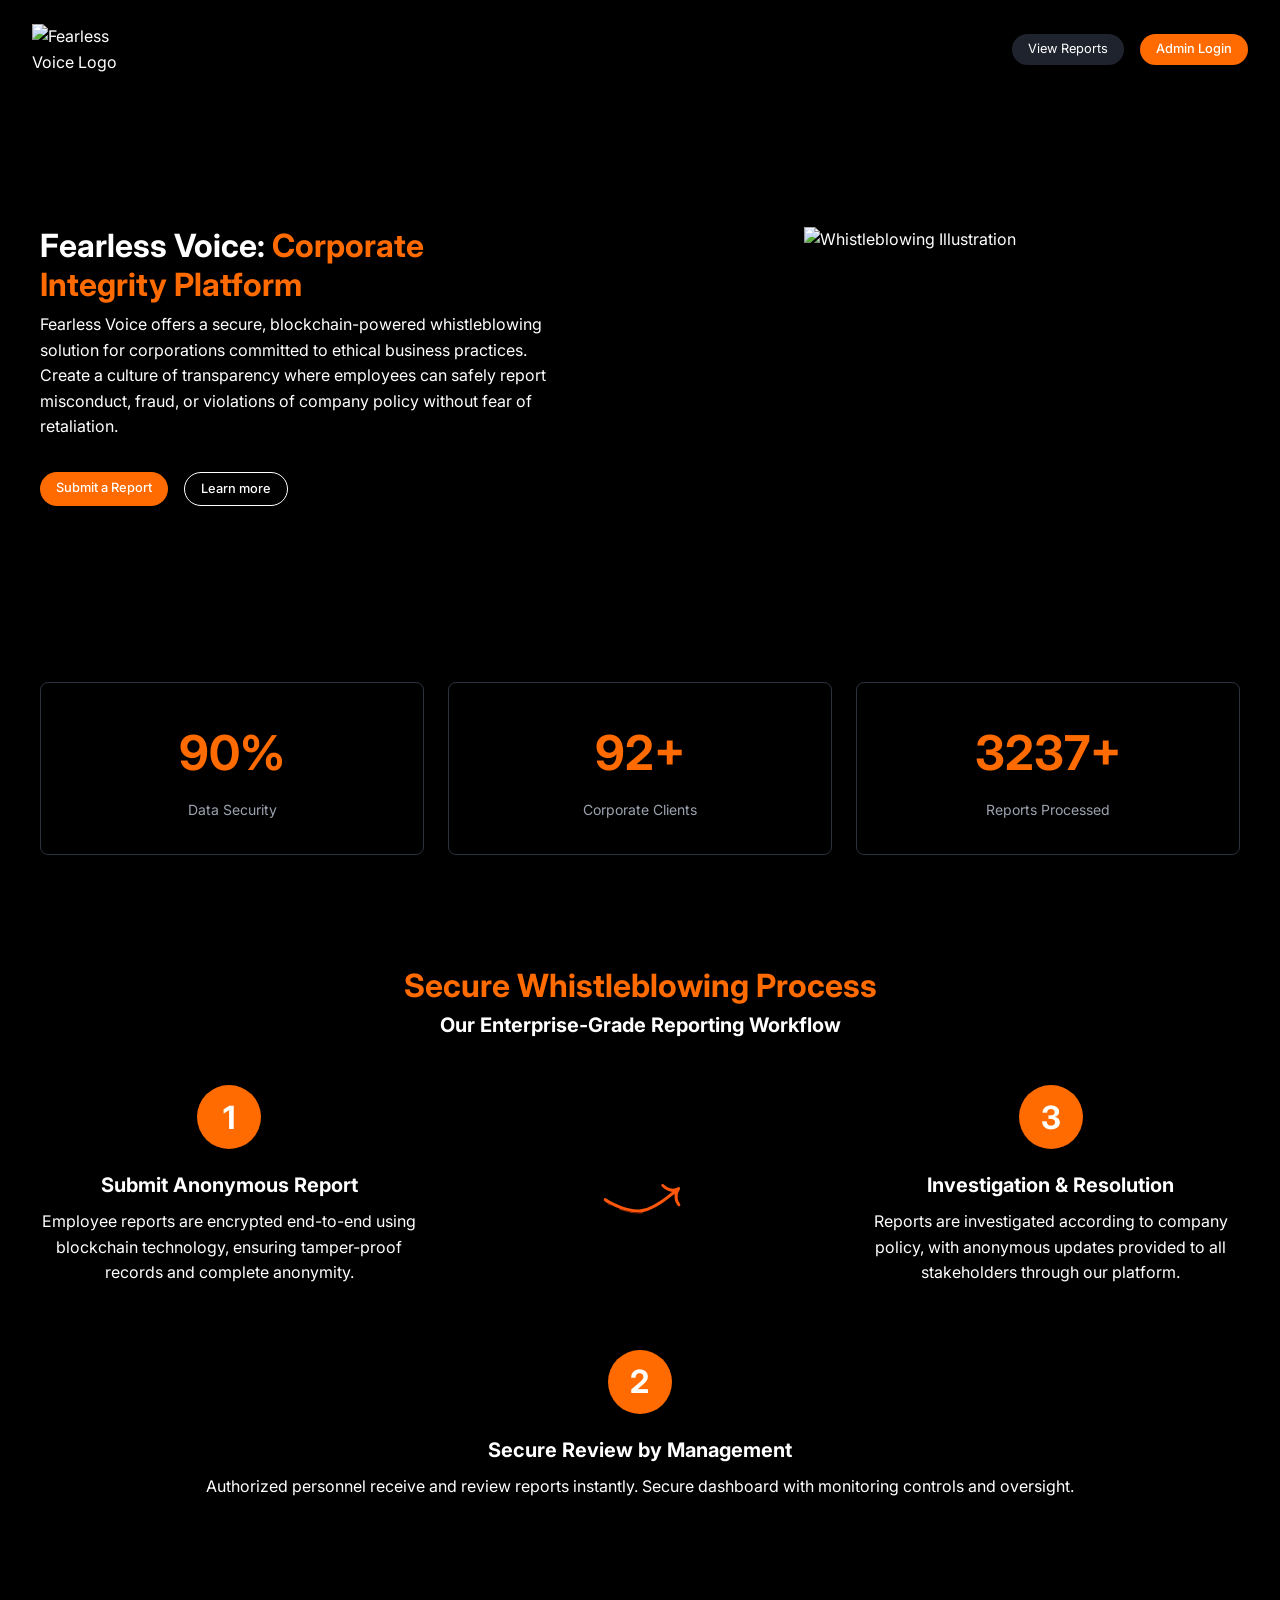
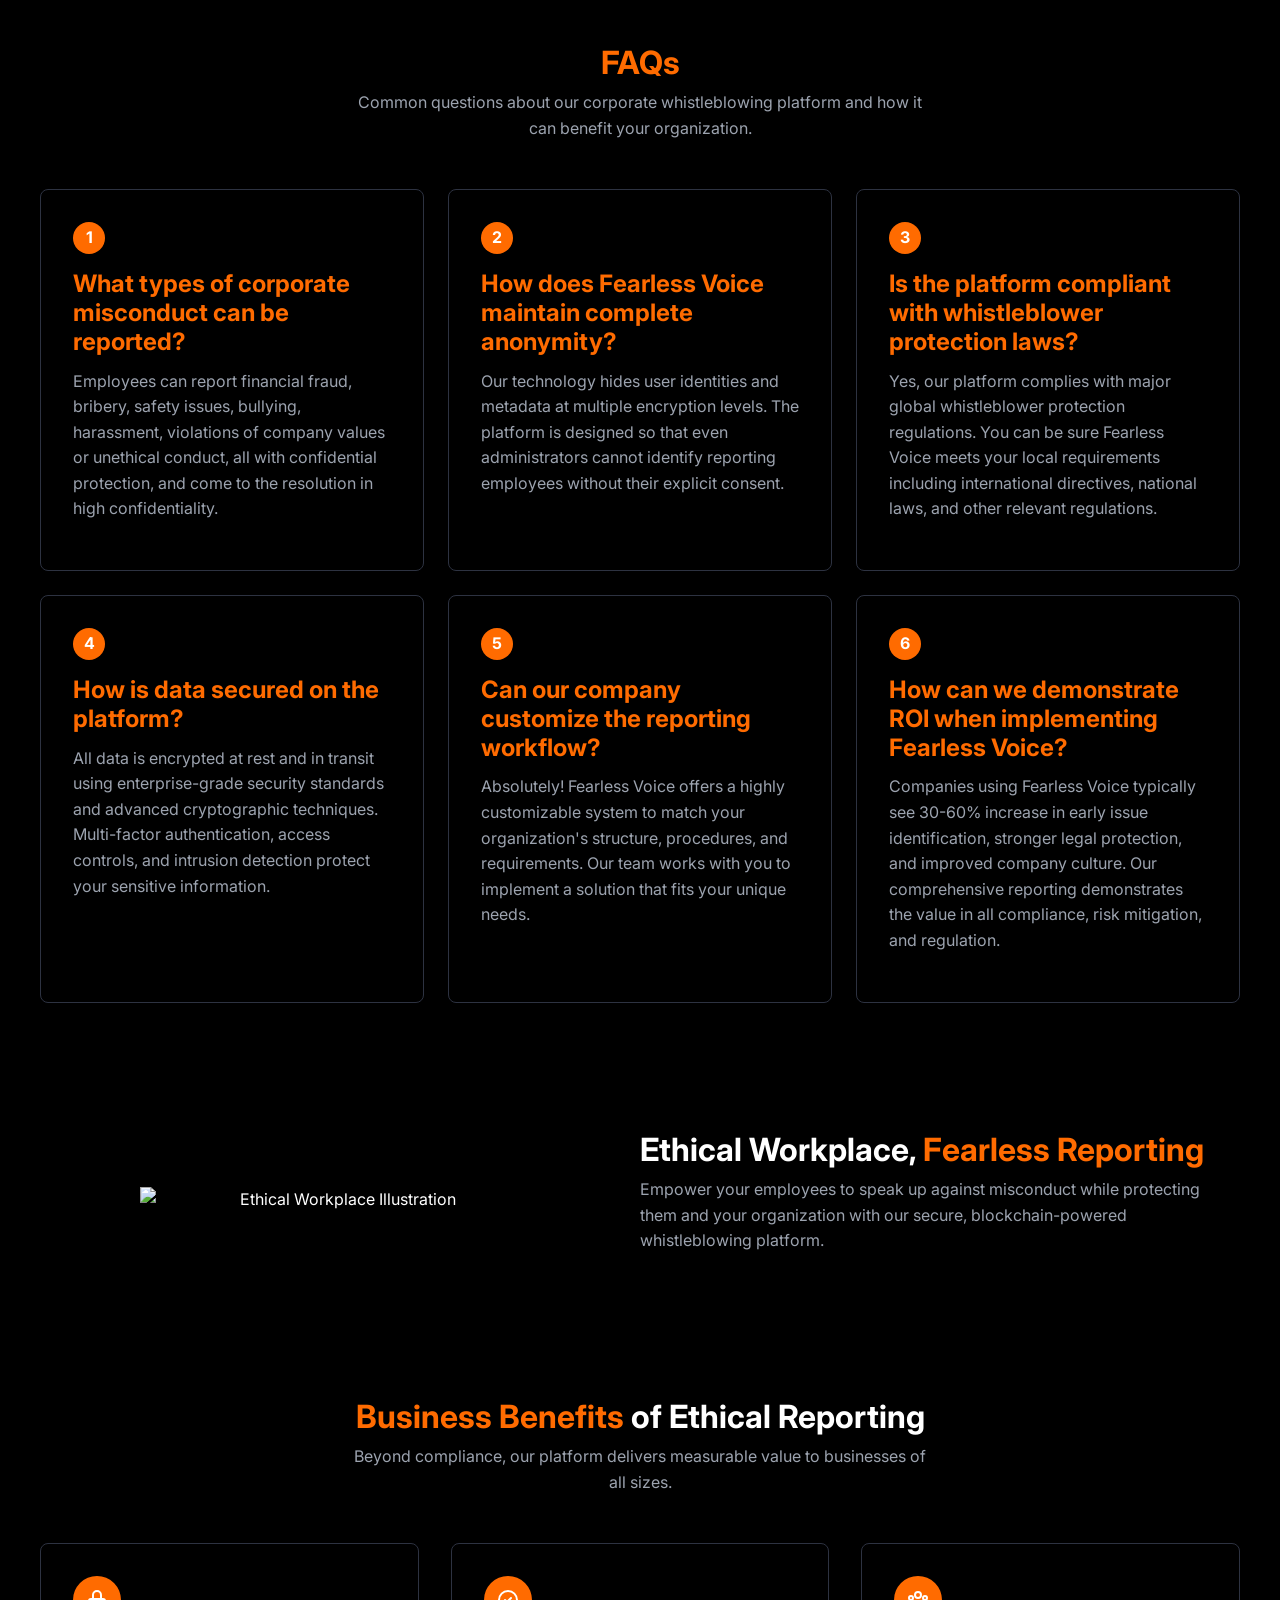
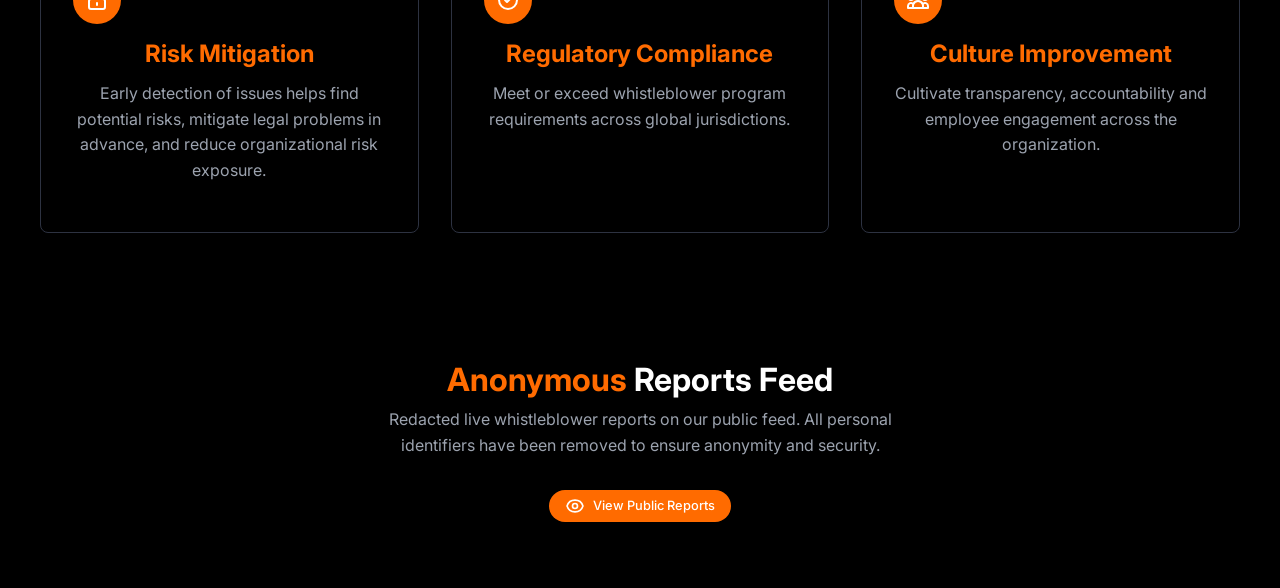
==== commit e00e0437: "another_change" ====
--- a/index.html
+++ b/index.html
@@ -4,8 +4,678 @@
   <meta charset="UTF-8">
   <meta name="viewport" content="width=device-width, initial-scale=1.0">
   <title>Fearless Voice</title>
-  <link rel="stylesheet" href="styles.css">
+  <!-- <link rel="stylesheet" href="styles.css"> -->
   <link href="https://fonts.googleapis.com/css2?family=Inter:wght@400;500;600;700&display=swap" rel="stylesheet">
+  <style>
+    :root {
+    --fearless-dark: #000000;
+    --fearless-darkgray: #2D3241;
+    --fearless: #FF6B00;
+    --white: #FFFFFF;
+    --gray-400: #9CA3AF;
+    --gray-800: #1F2937;
+  }
+  
+  * {
+    margin: 0;
+    padding: 0;
+    box-sizing: border-box;
+  }
+  
+  body {
+    font-family: 'Inter', sans-serif;
+    background-color: #000000;
+    color: var(--white);
+    line-height: 1.6;
+  }
+  
+  .container {
+    width: 100%;
+    min-height: 100vh;
+    background-color: #000000;
+  }
+  
+  a {
+    text-decoration: none;
+    color: inherit;
+  }
+  
+  h1, h2, h3, h4, h5, h6 {
+    margin-bottom: 0.5rem;
+    font-weight: 700;
+    line-height: 1.2;
+  }
+  
+  h1 {
+    font-size: 2rem;
+  }
+  
+  h2 {
+    font-size: 2rem;
+  }
+  
+  h3 {
+    font-size: 1.5rem;
+  }
+  
+  p {
+    margin-bottom: 1rem;
+  }
+  
+  .text-fearless {
+    color: var(--fearless);
+  }
+  
+  .orange-button {
+    display: inline-block;
+    background-color: var(--fearless);
+    color: var(--white);
+    padding: 0.35rem 1rem;
+    border-radius: 2rem;
+    font-weight: 500;
+    font-size: 0.8rem;
+    transition: opacity 0.3s;
+  }
+  
+  .orange-button:hover {
+    opacity: 0.9;
+  }
+  
+  .secondary-button {
+    display: inline-block;
+    border: 1px solid var(--white);
+    color: var(--white);
+    padding: 0.35rem 1rem;
+    border-radius: 2rem;
+    font-weight: 500;
+    font-size: 0.8rem;
+    transition: background-color 0.3s;
+  }
+  
+  .secondary-button:hover {
+    background-color: rgba(255, 255, 255, 0.1);
+  }
+  
+  /* Header Styles */
+  .header {
+    display: flex;
+    justify-content: space-between;
+    align-items: center;
+    padding: 1.5rem 2rem;
+  }
+  
+  .logo {
+    display: flex;
+    align-items: center;
+  }
+  
+  .logo img {
+    height: 101px;
+    width: auto;
+    max-width: 120px;
+    object-fit: contain;
+  }
+  
+  .nav {
+    display: flex;
+    align-items: center;
+    gap: 1rem;
+  }
+  
+  .nav-link {
+    color: var(--white);
+    transition: color 0.3s;
+    padding: 0.35rem 1rem;
+    border-radius: 2rem;
+    font-size: 0.8rem;
+    background-color: rgba(45, 50, 65, 0.7);
+  }
+  
+  .nav-link:hover {
+    color: var(--fearless);
+  }
+  
+  /* Hero Styles */
+  .hero {
+    padding: 4rem 2rem;
+  }
+  
+  .hero-content {
+    display: flex;
+    flex-direction: column;
+    align-items: center;
+    max-width: 1200px;
+    margin: 4rem auto;
+  }
+  
+  .hero-text {
+    width: 100%;
+    margin-bottom: 2rem;
+  }
+  
+  .hero-text h1 {
+    margin-bottom: 0.5rem;
+  }
+  
+  .hero-text p {
+    color: var(white);
+    max-width: 36rem;
+    margin-bottom: 2rem;
+  }
+  
+  .hero-buttons {
+    display: flex;
+    gap: 1rem;
+    flex-wrap: wrap;
+  }
+  
+  .hero-image {
+    width: 100%;
+    text-align: center;
+    margin-top: 2rem;
+  }
+  
+  .hero-image img {
+    width: 100%;
+    max-width: 600px;
+    height: auto;
+    object-fit: contain;
+    object-position: center;
+  }
+  
+  /* Stats Styles */
+  .stats {
+    padding: 3rem 2rem;
+  }
+  
+  .stats-container {
+    display: grid;
+    grid-template-columns: 1fr;
+    gap: 1.5rem;
+    max-width: 1200px;
+    margin: 0 auto;
+  }
+  
+  .stat-card {
+    background-color: #000000;
+    border: 1px solid var(--fearless-darkgray);
+    border-radius: 0.5rem;
+    padding: 2rem 1.5rem;
+    text-align: center;
+  }
+  
+  .stat-number {
+    color: var(--fearless);
+    font-size: 3rem;
+    font-weight: 700;
+    margin-bottom: 0.5rem;
+  }
+  
+  .stat-label {
+    font-size: 0.875rem;
+    color: var(--gray-400);
+  }
+  
+  /* Process Styles */
+  .process {
+    padding: 4rem 2rem;
+    text-align: center;
+    position: relative;
+  }
+  
+  .process h2 {
+    margin-bottom: 0.5rem;
+  }
+  
+  .process h3 {
+    font-size: 1.25rem;
+    margin-bottom: 3rem;
+  }
+  
+  .process-steps {
+    display: grid;
+    grid-template-columns: 1fr;
+    gap: 2.5rem;
+    max-width: 1200px;
+    margin: 0 auto;
+    position: relative;
+  }
+  
+  .process-step {
+    display: flex;
+    flex-direction: column;
+    align-items: center;
+    text-align: center;
+    position: relative;
+  }
+  
+  .process-image {
+    width: 100%;
+    max-width: 600px;
+    margin: 0 auto;
+    position: relative;
+    text-align: center;
+  }
+  
+  .process-image img {
+    width: 29%;
+    height: 105%;
+    object-fit: contain;
+    max-height: 300px;
+}
+  .process-arrow {
+    position: absolute;
+    width: 80px;
+    height: 20px;
+    bottom: -10px;
+    left: 50%;
+    transform: translateX(-50%);
+    background-color: var(--fearless);
+    clip-path: polygon(0 0, 100% 0, 50% 100%);
+  }
+  
+  .process-curve-arrow {
+    position: absolute;
+    top: 50%;
+    width: 120%;
+    height: 2px;
+    background-color: var(--fearless);
+    left: -10%;
+    z-index: -1;
+  }
+  
+  .process-curve-arrow::before, .process-curve-arrow::after {
+    content: '';
+    position: absolute;
+    width: 12px;
+    height: 12px;
+    border-top: 2px solid var(--fearless);
+    border-right: 2px solid var(--fearless);
+  }
+  
+  .process-curve-arrow::before {
+    left: 0;
+    transform: rotate(-45deg);
+  }
+  
+  .process-curve-arrow::after {
+    right: 0;
+    transform: rotate(135deg);
+  }
+  
+  .step-number {
+    background-color: var(--fearless);
+    width: 4rem;
+    height: 4rem;
+    border-radius: 50%;
+    display: flex;
+    align-items: center;
+    justify-content: center;
+    color: var(--white);
+    font-weight: 700;
+    font-size: 2rem;
+    margin: 0 auto 1.5rem;
+  }
+  
+  .process-step h4 {
+    font-size: 1.25rem;
+    margin-bottom: 0.75rem;
+    text-align: center;
+  }
+  
+  .process-step p {
+    color: var(white);
+    text-align: center;
+  }
+  
+  /* FAQ Styles */
+  .faq {
+    padding: 4rem 2rem;
+    text-align: center;
+  }
+  
+  .faq-subtitle {
+    color: var(--gray-400);
+    margin-bottom: 3rem;
+    max-width: 36rem;
+    margin-left: auto;
+    margin-right: auto;
+  }
+  
+  .faq-grid {
+    display: grid;
+    grid-template-columns: 1fr;
+    gap: 1.5rem;
+    max-width: 1200px;
+    margin: 0 auto;
+  }
+  
+  .faq-card {
+    background-color: #000000;
+    border: 1px solid var(--fearless-darkgray);
+    border-radius: 0.5rem;
+    padding: 2rem;
+    text-align: left;
+    height: 100%;
+  }
+  
+  .faq-number {
+    background-color: var(--fearless);
+    width: 2rem;
+    height: 2rem;
+    border-radius: 50%;
+    display: flex;
+    align-items: center;
+    justify-content: center;
+    color: var(--white);
+    font-weight: 700;
+    margin-bottom: 1rem;
+  }
+  
+  .faq-card h3 {
+    margin-bottom: 0.75rem;
+  }
+  
+  .faq-card p {
+    color: var(--gray-400);
+  }
+  
+  /* Ethical Workplace Styles */
+  .ethical-workplace {
+    padding: 4rem 2rem;
+  }
+  
+  .ethical-content {
+    display: flex;
+    flex-direction: column;
+    align-items: center;
+    max-width: 1200px;
+    margin: 0 auto;
+  }
+  
+  .ethical-image {
+    width: 100%;
+    margin-bottom: 2rem;
+    text-align: center;
+    display: flex;
+    justify-content: center;
+  }
+  
+  .ethical-image img {
+    width: 100%;
+    max-width: 400px;
+    height: auto;
+    object-fit: contain;
+    object-position: center;
+  }
+  
+  .ethical-text {
+    width: 100%;
+  }
+  
+  .ethical-text p {
+    color: var(--gray-400);
+  }
+  
+  /* Benefits Styles */
+  .benefits {
+    padding: 4rem 2rem;
+    text-align: center;
+  }
+  
+  .benefits-subtitle {
+    color: var(--gray-400);
+    margin-bottom: 3rem;
+    max-width: 36rem;
+    margin-left: auto;
+    margin-right: auto;
+  }
+  
+  .benefits-grid {
+    display: grid;
+    grid-template-columns: 1fr;
+    gap: 2rem;
+    max-width: 1200px;
+    margin: 0 auto;
+  }
+  
+  .benefit-card {
+    background-color: #000000;
+    border: 1px solid var(--fearless-darkgray);
+    border-radius: 0.5rem;
+    padding: 2rem;
+    text-align: center;
+    height: 100%;
+  }
+  
+  .benefit-icon {
+    background-color: var(--fearless);
+    width: 3rem;
+    height: 3rem;
+    border-radius: 50%;
+    display: flex;
+    align-items: center;
+    justify-content: center;
+    color: var(--white);
+    margin-bottom: 1rem;
+  }
+  
+  .benefit-icon svg {
+    width: 1.5rem;
+    height: 1.5rem;
+  }
+  
+  .benefit-card h3 {
+    margin-bottom: 0.75rem;
+  }
+  
+  .benefit-card p {
+    color: var(--gray-400);
+  }
+  
+  /* Reports Feed Styles */
+  .reports-feed {
+    padding: 4rem 2rem;
+    text-align: center;
+  }
+  
+  .reports-subtitle {
+    color: var(--gray-400);
+    margin-bottom: 2rem;
+    max-width: 36rem;
+    margin-left: auto;
+    margin-right: auto;
+  }
+  
+  .reports-button {
+    display: inline-flex;
+    align-items: center;
+  }
+  
+  .reports-button .icon {
+    width: 1.25rem;
+    height: 1.25rem;
+    margin-right: 0.5rem;
+  }
+  
+  /* Footer Styles */
+  .footer {
+    background-color: #000000;
+    padding: 3rem 2rem 1.5rem;
+  }
+  
+  .footer-content {
+    max-width: 1200px;
+    margin: 0 auto;
+  }
+  
+  .footer-grid {
+    display: grid;
+    grid-template-columns: 1fr;
+    gap: 2rem;
+    margin-bottom: 3rem;
+  }
+  
+  .footer-col h3 {
+    color: var(--white);
+    font-weight: 700;
+    margin-bottom: 1rem;
+  }
+  
+  .footer-logo img {
+    height: 40px;
+    width: 120px;
+    object-fit: none;
+    object-position: 0 0;
+    margin-bottom: 1rem;
+  }
+  
+  .footer-description {
+    color: var(--gray-400);
+  }
+  
+  .footer-col ul {
+    list-style: none;
+  }
+  
+  .footer-col ul li {
+    margin-bottom: 0.75rem;
+  }
+  
+  .footer-col ul li a {
+    color: var(--gray-400);
+    transition: color 0.3s;
+  }
+  
+  .footer-col ul li a:hover {
+    color: var(--fearless);
+  }
+  
+  .footer-bottom {
+    padding-top: 2rem;
+    border-top: 1px solid var(--gray-800);
+    display: flex;
+    flex-direction: column;
+    align-items: center;
+    gap: 1rem;
+  }
+  
+  .copyright {
+    color: var(--gray-400);
+  }
+  
+  .social-links {
+    display: flex;
+    gap: 1rem;
+  }
+  
+  .social-link {
+    color: var(--gray-400);
+    transition: color 0.3s;
+  }
+  
+  .social-link:hover {
+    color: var(--fearless);
+  }
+  
+  .social-link .icon {
+    width: 1.5rem;
+    height: 1.5rem;
+  }
+  
+  /* Responsive Styles */
+  @media (min-width: 768px) {
+    .hero-content {
+      flex-direction: row;
+      align-items: flex-start;
+    }
+  
+    .hero-text {
+      width: 45%;
+      padding-right: 2rem;
+      margin-bottom: 0;
+    }
+  
+    .hero-image {
+      width: 55%;
+      margin-top: 0;
+    }
+  
+    .stats-container {
+      grid-template-columns: repeat(3, 1fr);
+    }
+  
+    .process-steps {
+      grid-template-columns: 1fr 1fr 1fr;
+      grid-template-rows: auto auto;
+      grid-template-areas: 
+        "left image right"
+        "... bottom ...";
+      gap: 2rem;
+    }
+  
+    .step-left {
+      grid-area: left;
+      text-align: center;
+      align-items: center;
+    }
+  
+    .step-right {
+      grid-area: right;
+      text-align: center;
+      align-items: center;
+    }
+  
+    .process-image {
+      grid-area: image;
+    }
+  
+    .step-bottom {
+      grid-area: bottom;
+      text-align: center;
+      align-items: center;
+      grid-column: 1 / -1;
+      margin-top: 1rem;
+    }
+  
+    .faq-grid {
+      grid-template-columns: repeat(2, 1fr);
+    }
+  
+    .ethical-content {
+      flex-direction: row;
+    }
+  
+    .ethical-image {
+      width: 50%;
+      margin-bottom: 0;
+    }
+  
+    .ethical-text {
+      width: 50%;
+    }
+  
+    .benefits-grid {
+      grid-template-columns: repeat(3, 1fr);
+    }
+  
+    .footer-grid {
+      grid-template-columns: repeat(4, 1fr);
+    }
+  
+    .footer-bottom {
+      flex-direction: row;
+      justify-content: space-between;
+    }
+  }
+  
+  @media (min-width: 1024px) {
+    .faq-grid {
+      grid-template-columns: repeat(3, 1fr);
+    }
+  }
+  
+  </style>
 </head>
 <body>
   <div class="container">
@@ -13,7 +683,7 @@
     <header class="header">
       <div class="logo">
         <a href="/">
-          <img src="logo.svg" alt="Fearless Voice Logo">
+          <img src="https://phlrf-ayaaa-aaaai-atgjq-cai.icp0.io/23f34d91900cd8e3ae2c513b218e5623.svg" alt="Fearless Voice Logo">
         </a>
       </div>
       <nav class="nav">
@@ -38,7 +708,7 @@
           </div>
         </div>
         <div class="hero-image">
-          <img src="img2.png" alt="Whistleblowing Illustration">
+          <img src="https://phlrf-ayaaa-aaaai-atgjq-cai.icp0.io/b50c118839aa659e8907089195500982.svg" alt="Whistleblowing Illustration">
         </div>
       </div>
     </section>
@@ -158,7 +828,7 @@
     <section class="ethical-workplace">
       <div class="ethical-content">
         <div class="ethical-image">
-          <img src="img2.png" alt="Ethical Workplace Illustration">
+          <img src="https://phlrf-ayaaa-aaaai-atgjq-cai.icp0.io/b50c118839aa659e8907089195500982.svg" alt="Ethical Workplace Illustration">
         </div>
         
         <div class="ethical-text">
@@ -235,6 +905,109 @@
   
   </div> 
 
-  <script src="script.js"></script>
+  <script >
+    document.addEventListener('DOMContentLoaded', function() {
+    // Set current year in the footer
+    const currentYearElement = document.getElementById('current-year');
+    if (currentYearElement) {
+      currentYearElement.textContent = new Date().getFullYear();
+    }
+  
+    // Add smooth scrolling for anchor links
+    document.querySelectorAll('a[href^="#"]').forEach(anchor => {
+      anchor.addEventListener('click', function(e) {
+        e.preventDefault();
+        const targetId = this.getAttribute('href');
+        if (targetId !== '#') {
+          const targetElement = document.querySelector(targetId);
+          if (targetElement) {
+            targetElement.scrollIntoView({
+              behavior: 'smooth'
+            });
+          }
+        }
+      });
+    });
+  
+    // Mobile navigation toggle (if we decide to add it later)
+    // Example of functionality that could be added:
+    // const mobileMenuButton = document.querySelector('.mobile-menu-button');
+    // const mobileMenu = document.querySelector('.mobile-menu');
+    // if (mobileMenuButton && mobileMenu) {
+    //   mobileMenuButton.addEventListener('click', () => {
+    //     mobileMenu.classList.toggle('active');
+    //   });
+    // }
+  
+    // Simple animation for stats counting (optional enhancement)
+    const statNumbers = document.querySelectorAll('.stat-number');
+    statNumbers.forEach(statNumber => {
+      const finalValue = parseInt(statNumber.textContent);
+      if (!isNaN(finalValue)) {
+        let startValue = 0;
+        const duration = 2000; // 2 seconds
+        const interval = 50; // Update every 50ms
+        const increment = finalValue / (duration / interval);
+        
+        const counter = setInterval(() => {
+          startValue += increment;
+          if (startValue >= finalValue) {
+            statNumber.textContent = finalValue + (statNumber.textContent.includes('%') ? '%' : '+');
+            clearInterval(counter);
+          } else {
+            statNumber.textContent = Math.floor(startValue) + (statNumber.textContent.includes('%') ? '%' : '+');
+          }
+        }, interval);
+      }
+    });
+  });
+  
+  // Function to check if an element is in the viewport
+  function isInViewport(element) {
+    const rect = element.getBoundingClientRect();
+    return (
+      rect.top >= 0 &&
+      rect.left >= 0 &&
+      rect.bottom <= (window.innerHeight || document.documentElement.clientHeight) &&
+      rect.right <= (window.innerWidth || document.documentElement.clientWidth)
+    );
+  }
+  
+  // Add fade-in animation to elements when they come into view
+  const animateOnScroll = () => {
+    const elementsToAnimate = document.querySelectorAll('.process-step, .faq-card, .benefit-card');
+    
+    elementsToAnimate.forEach(element => {
+      if (isInViewport(element) && !element.classList.contains('animated')) {
+        element.classList.add('animated');
+        element.style.animation = 'fadeIn 0.6s ease-out forwards';
+      }
+    });
+  };
+  
+  // Initial check and add scroll event listener
+  window.addEventListener('load', animateOnScroll);
+  window.addEventListener('scroll', animateOnScroll);
+  
+  // Add fadeIn keyframe animation
+  const styleSheet = document.createElement('style');
+  styleSheet.textContent = `
+    @keyframes fadeIn {
+      from {
+        opacity: 0;
+        transform: translateY(20px);
+      }
+      to {
+        opacity: 1;
+        transform: translateY(0);
+      }
+    }
+    
+    .animated {
+      opacity: 0;
+    }
+  `;
+  document.head.appendChild(styleSheet);
+  </script>
 </body>
 </html>
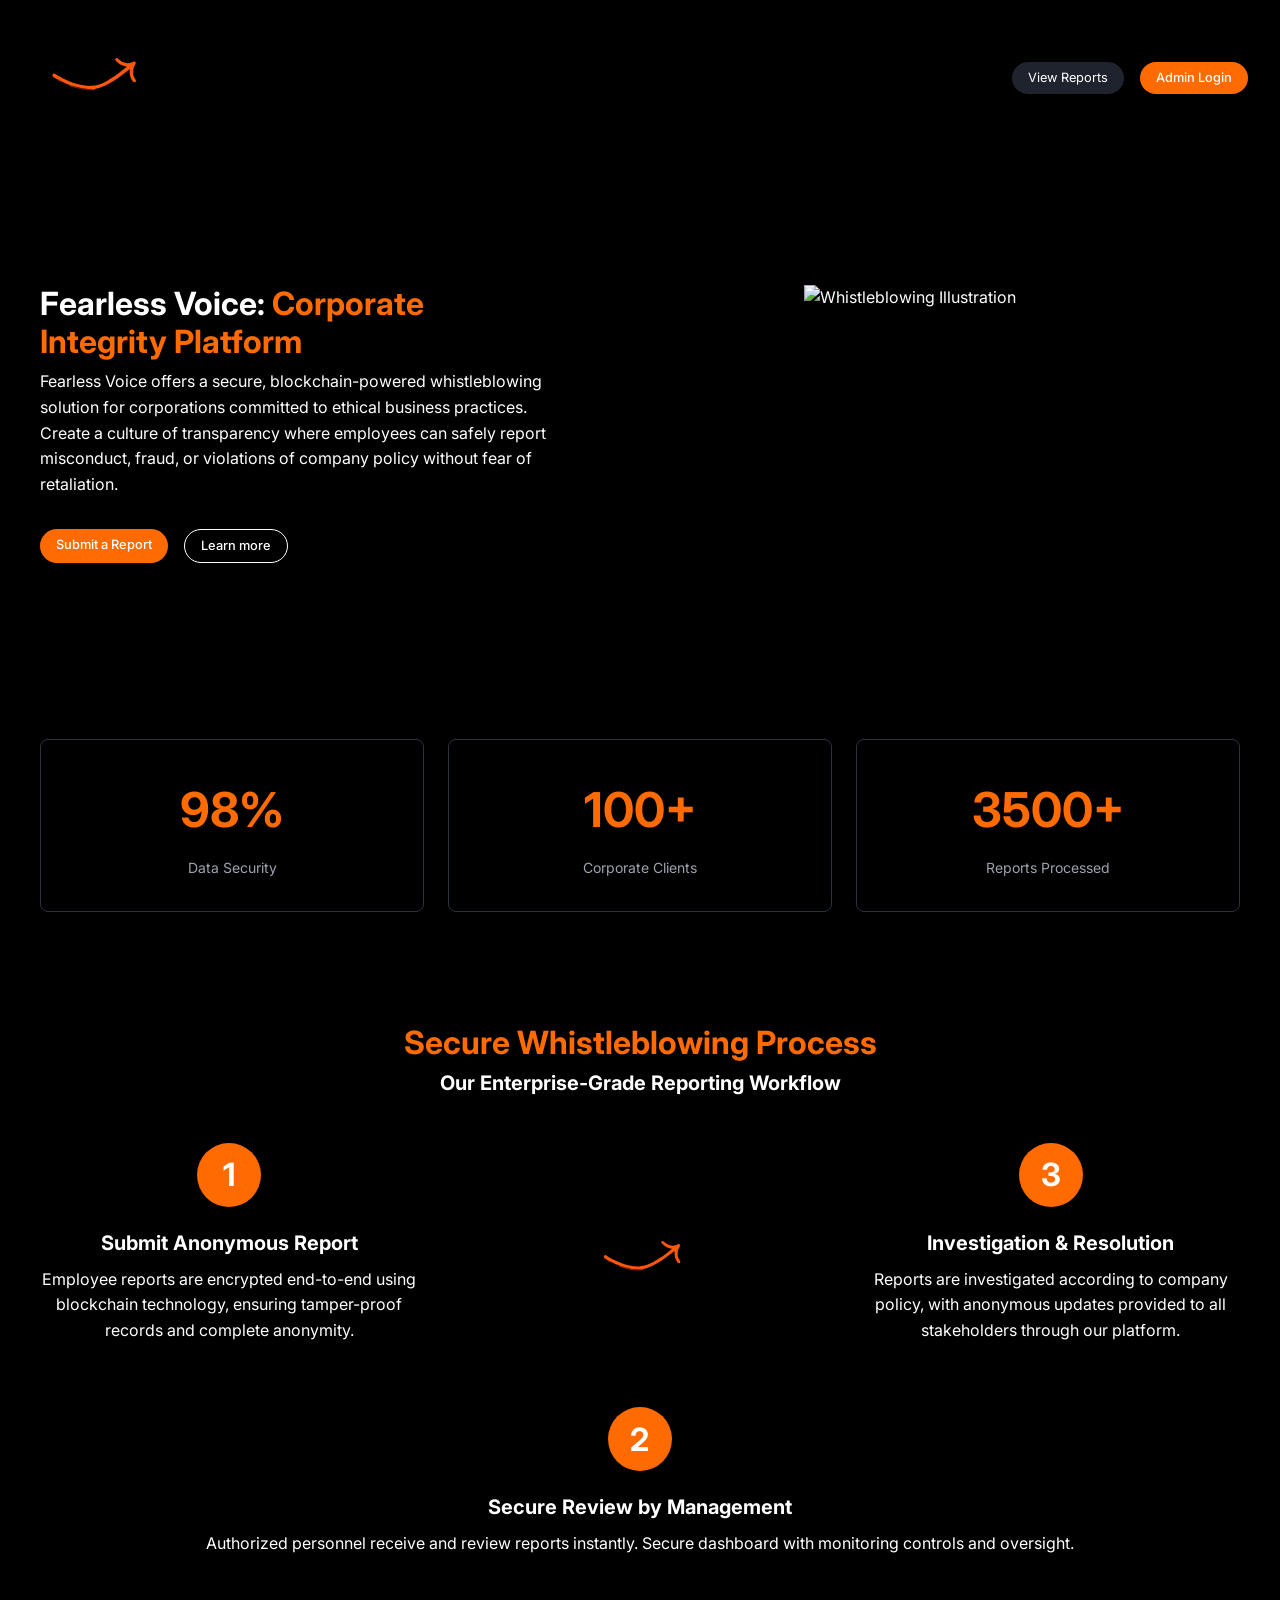
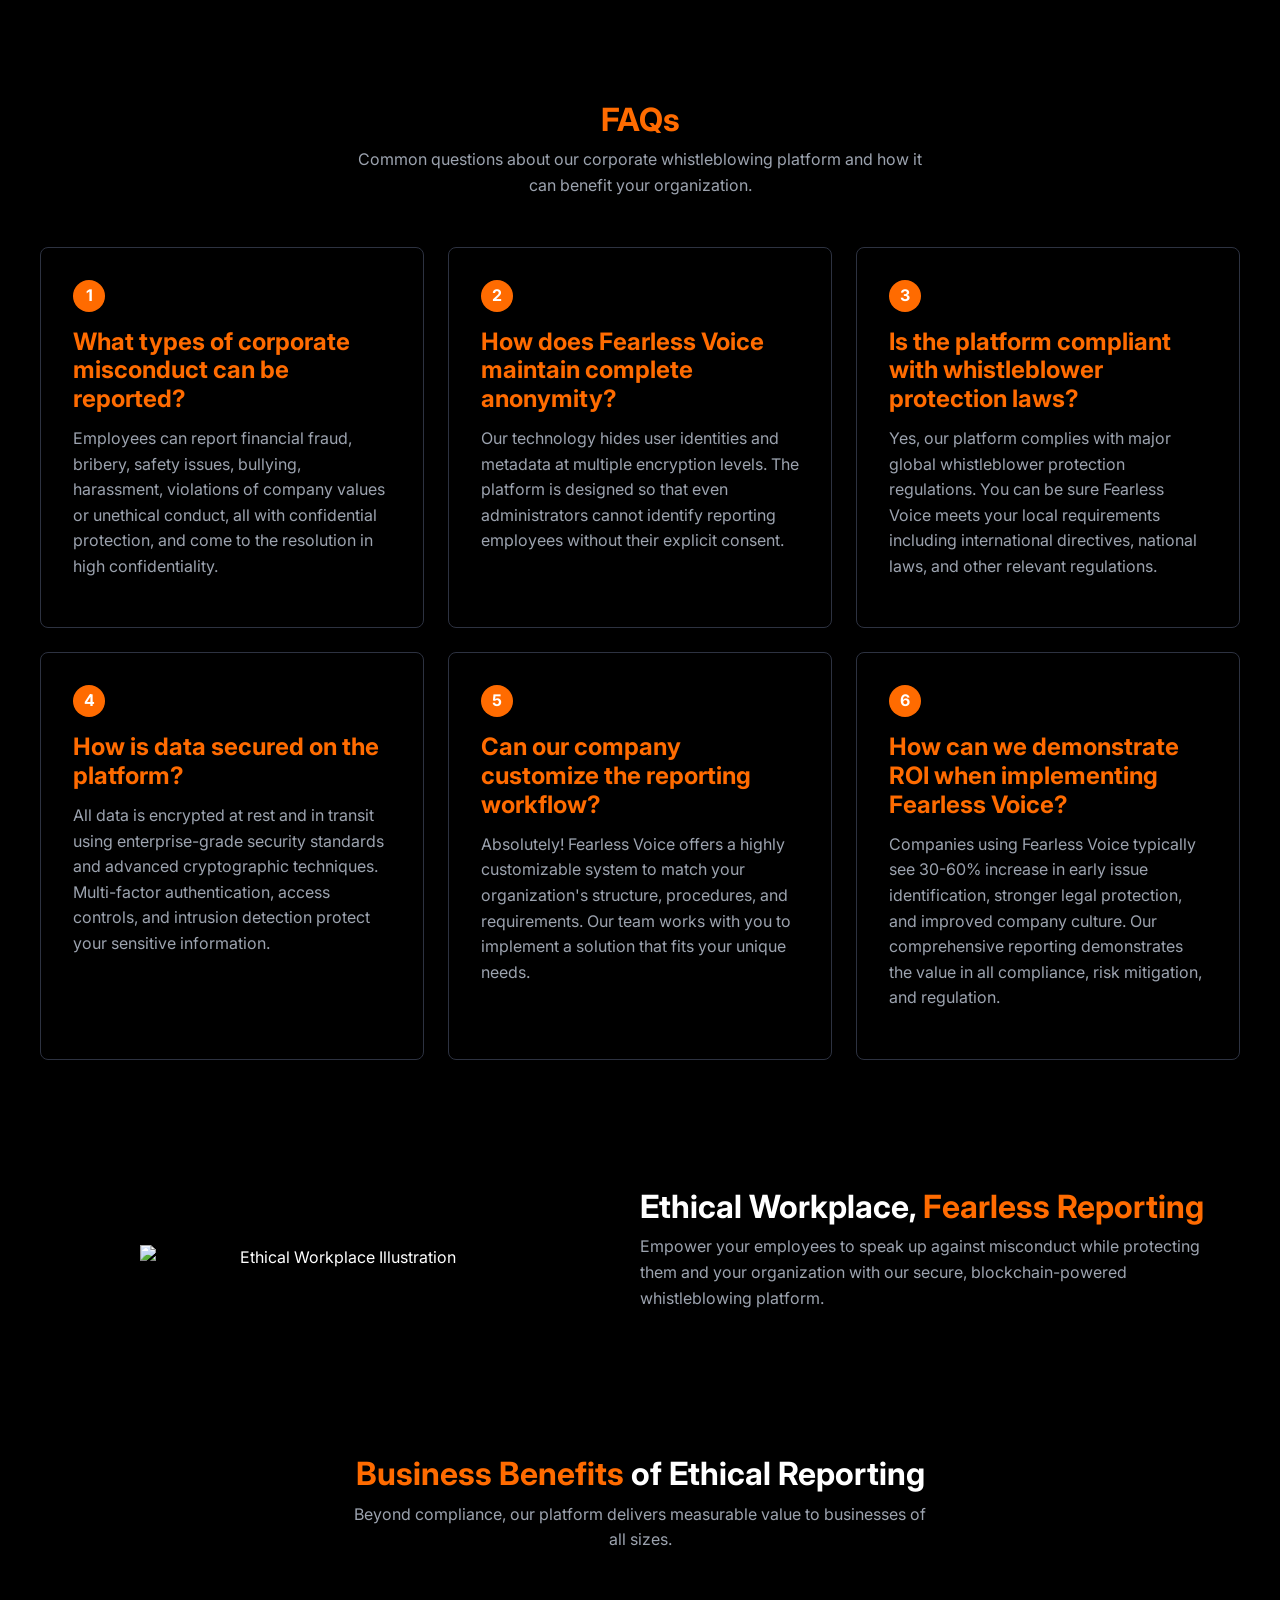
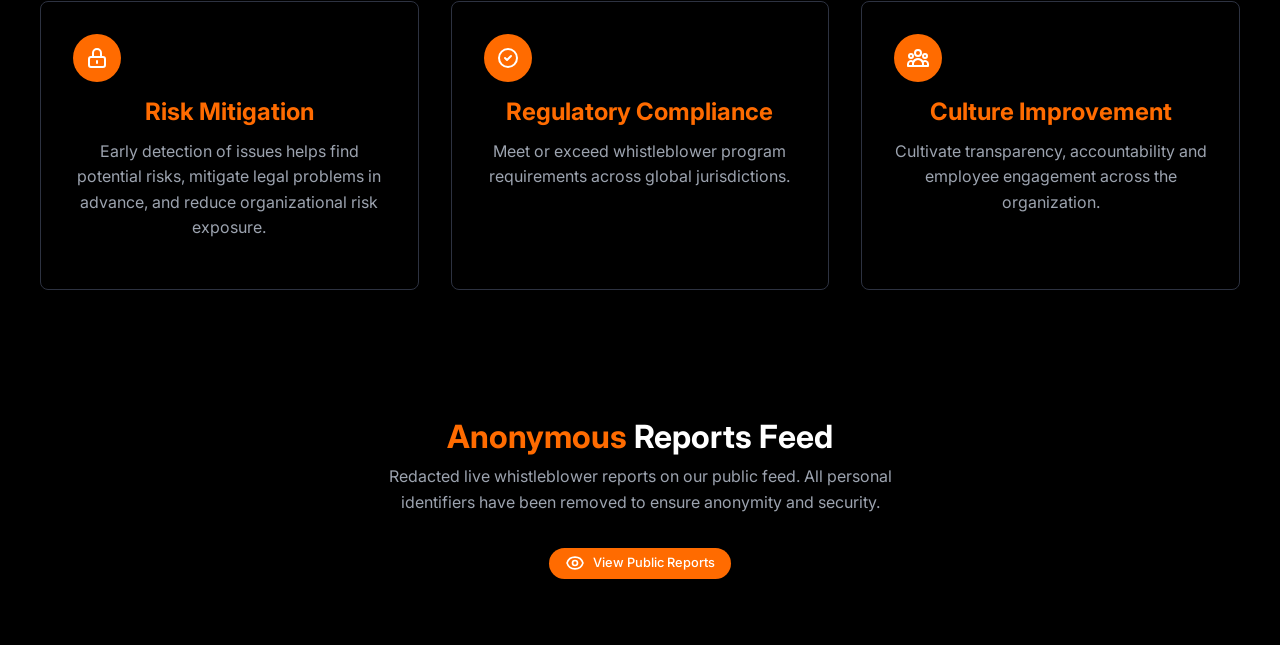
==== commit 8b3f6313: "ch" ====
--- a/index.html
+++ b/index.html
@@ -683,7 +683,7 @@
     <header class="header">
       <div class="logo">
         <a href="/">
-          <img src="https://phlrf-ayaaa-aaaai-atgjq-cai.icp0.io/23f34d91900cd8e3ae2c513b218e5623.svg" alt="Fearless Voice Logo">
+          <img src="data:image/svg+xml,%3c!DOCTYPE svg PUBLIC '-//W3C//DTD SVG 1.1//EN' 'http://www.w3.org/Graphics/SVG/1.1/DTD/svg11.dtd'%3e %3csvg xmlns='http://www.w3.org/2000/svg' version='1.1' viewBox='0 0 254 130'%3e %3cg stroke-width='2.00' fill='none' stroke-linecap='butt'%3e %3cpath stroke='%239c2f06' stroke-opacity='0.992' vector-effect='non-scaling-stroke' d=' M 213.96 56.75 Q 212.70 59.33 213.71 62.00' /%3e %3cpath stroke='%239c2f06' stroke-opacity='0.992' vector-effect='non-scaling-stroke' d=' M 133.25 96.04 Q 111.88 97.77 92.50 91.25 Q 83.88 88.35 79.50 87.29' /%3e %3cpath stroke='%239c2f06' stroke-opacity='0.992' vector-effect='non-scaling-stroke' d=' M 60.96 78.75 Q 58.11 75.76 54.00 75.29' /%3e %3c/g%3e %3cpath fill='%23fe560b' d=' M 213.96 56.75 Q 212.70 59.33 213.71 62.00 Q 214.59 70.07 219.61 76.81 Q 221.03 78.70 219.45 80.47 C 217.69 82.42 215.38 82.05 213.76 80.02 C 207.33 71.93 206.71 64.81 206.84 54.73 Q 206.86 53.40 205.82 54.23 C 184.11 71.55 161.01 89.87 133.25 96.04 Q 111.88 97.77 92.50 91.25 Q 83.88 88.35 79.50 87.29 Q 69.91 83.71 60.96 78.75 Q 58.11 75.76 54.00 75.29 C 50.64 73.33 40.44 69.24 44.04 64.24 Q 45.83 61.77 48.38 63.43 C 69.78 77.35 99.95 90.40 125.75 89.21 C 136.54 88.72 148.56 84.39 157.71 79.21 Q 180.29 66.44 200.16 49.27 Q 201.35 48.24 199.79 48.00 Q 185.62 45.90 176.64 34.76 Q 175.46 33.30 176.45 31.70 C 177.76 29.59 179.91 29.39 181.84 31.07 C 184.64 33.51 187.49 36.30 190.62 37.93 Q 203.11 44.45 215.84 37.16 A 1.16 1.12 -50.3 0 1 216.75 37.06 C 220.34 38.14 220.28 41.07 218.43 43.87 Q 214.59 49.69 213.96 56.75 Z' /%3e %3cpath fill='%23380701' fill-opacity='0.980' d=' M 213.96 56.75 L 213.71 62.00 Q 212.70 59.33 213.96 56.75 Z' /%3e %3cpath fill='%23380701' fill-opacity='0.980' d=' M 54.00 75.29 Q 58.11 75.76 60.96 78.75 L 54.00 75.29 Z' /%3e %3cpath fill='%23380701' fill-opacity='0.980' d=' M 79.50 87.29 Q 83.88 88.35 92.50 91.25 Q 111.88 97.77 133.25 96.04 C 115.28 99.92 96.07 93.79 79.50 87.29 Z' /%3e %3c/svg%3e" alt="Fearless Voice Logo">
         </a>
       </div>
       <nav class="nav">
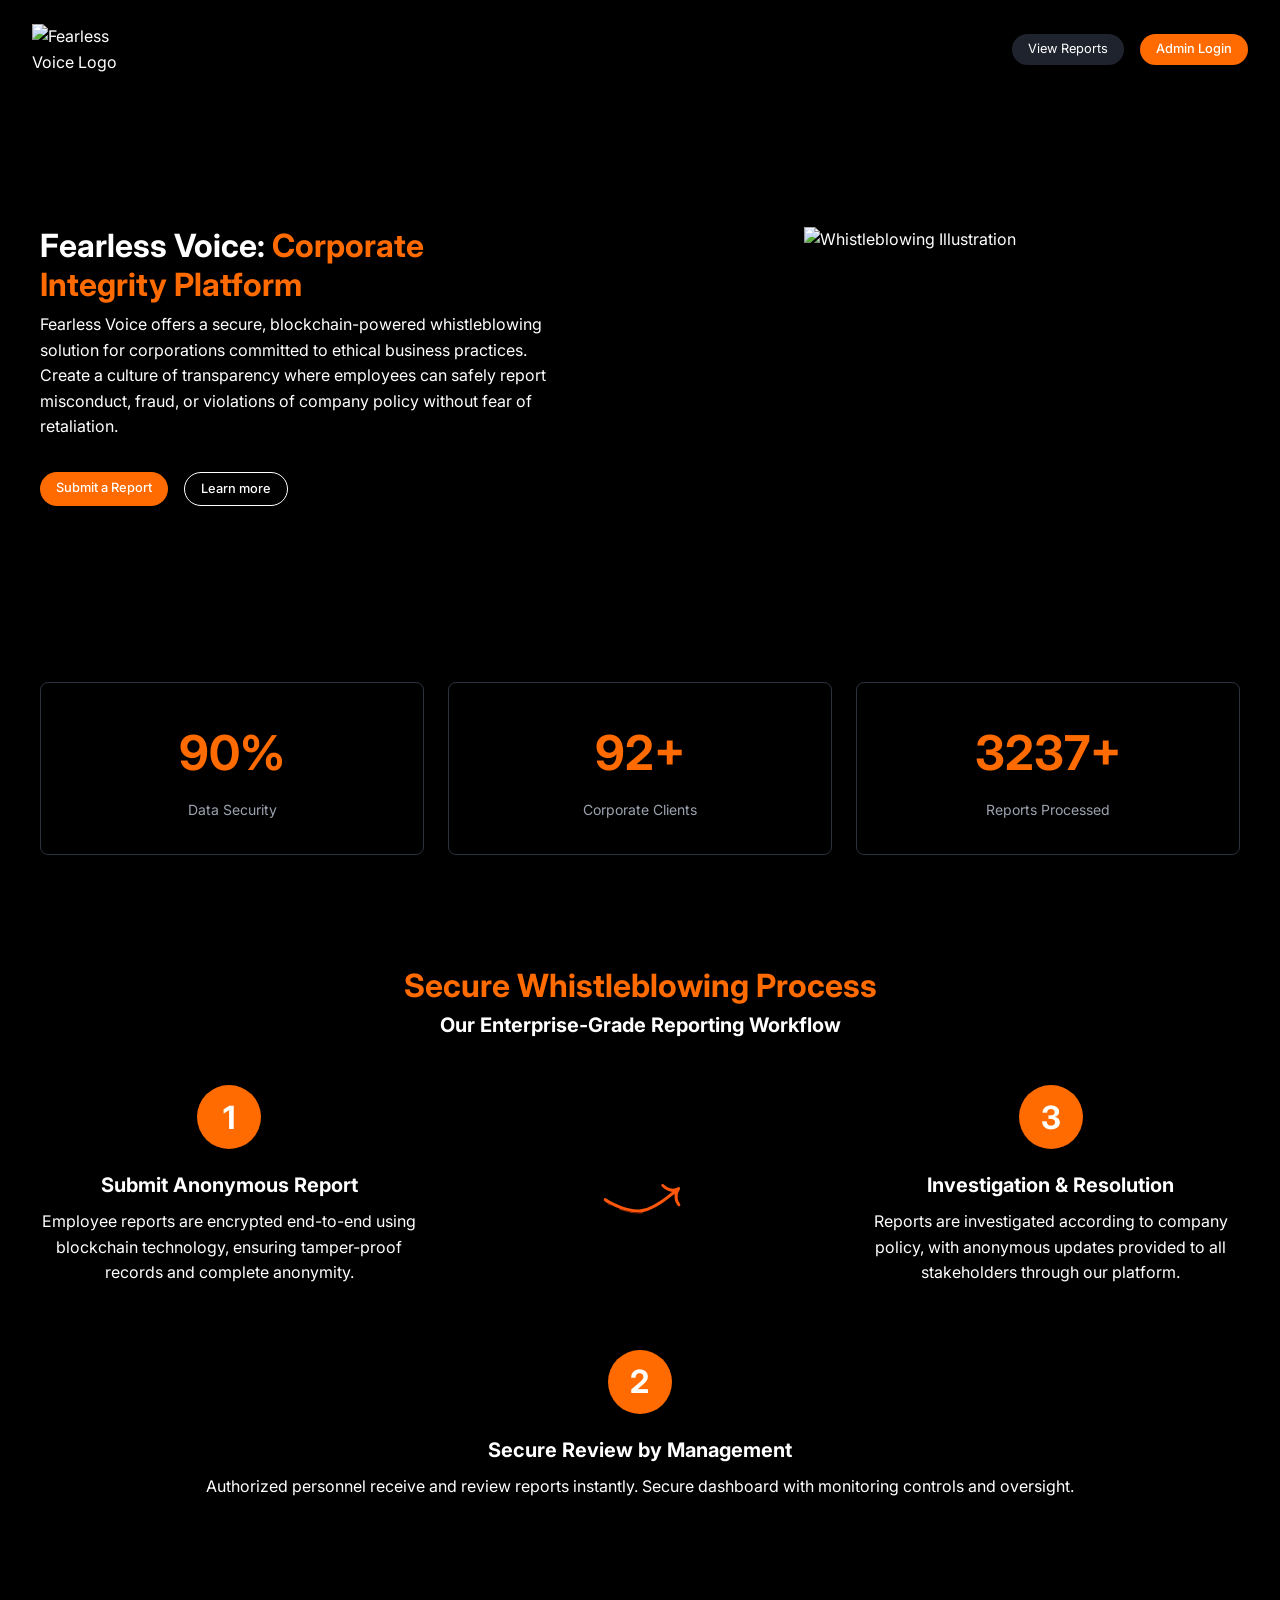
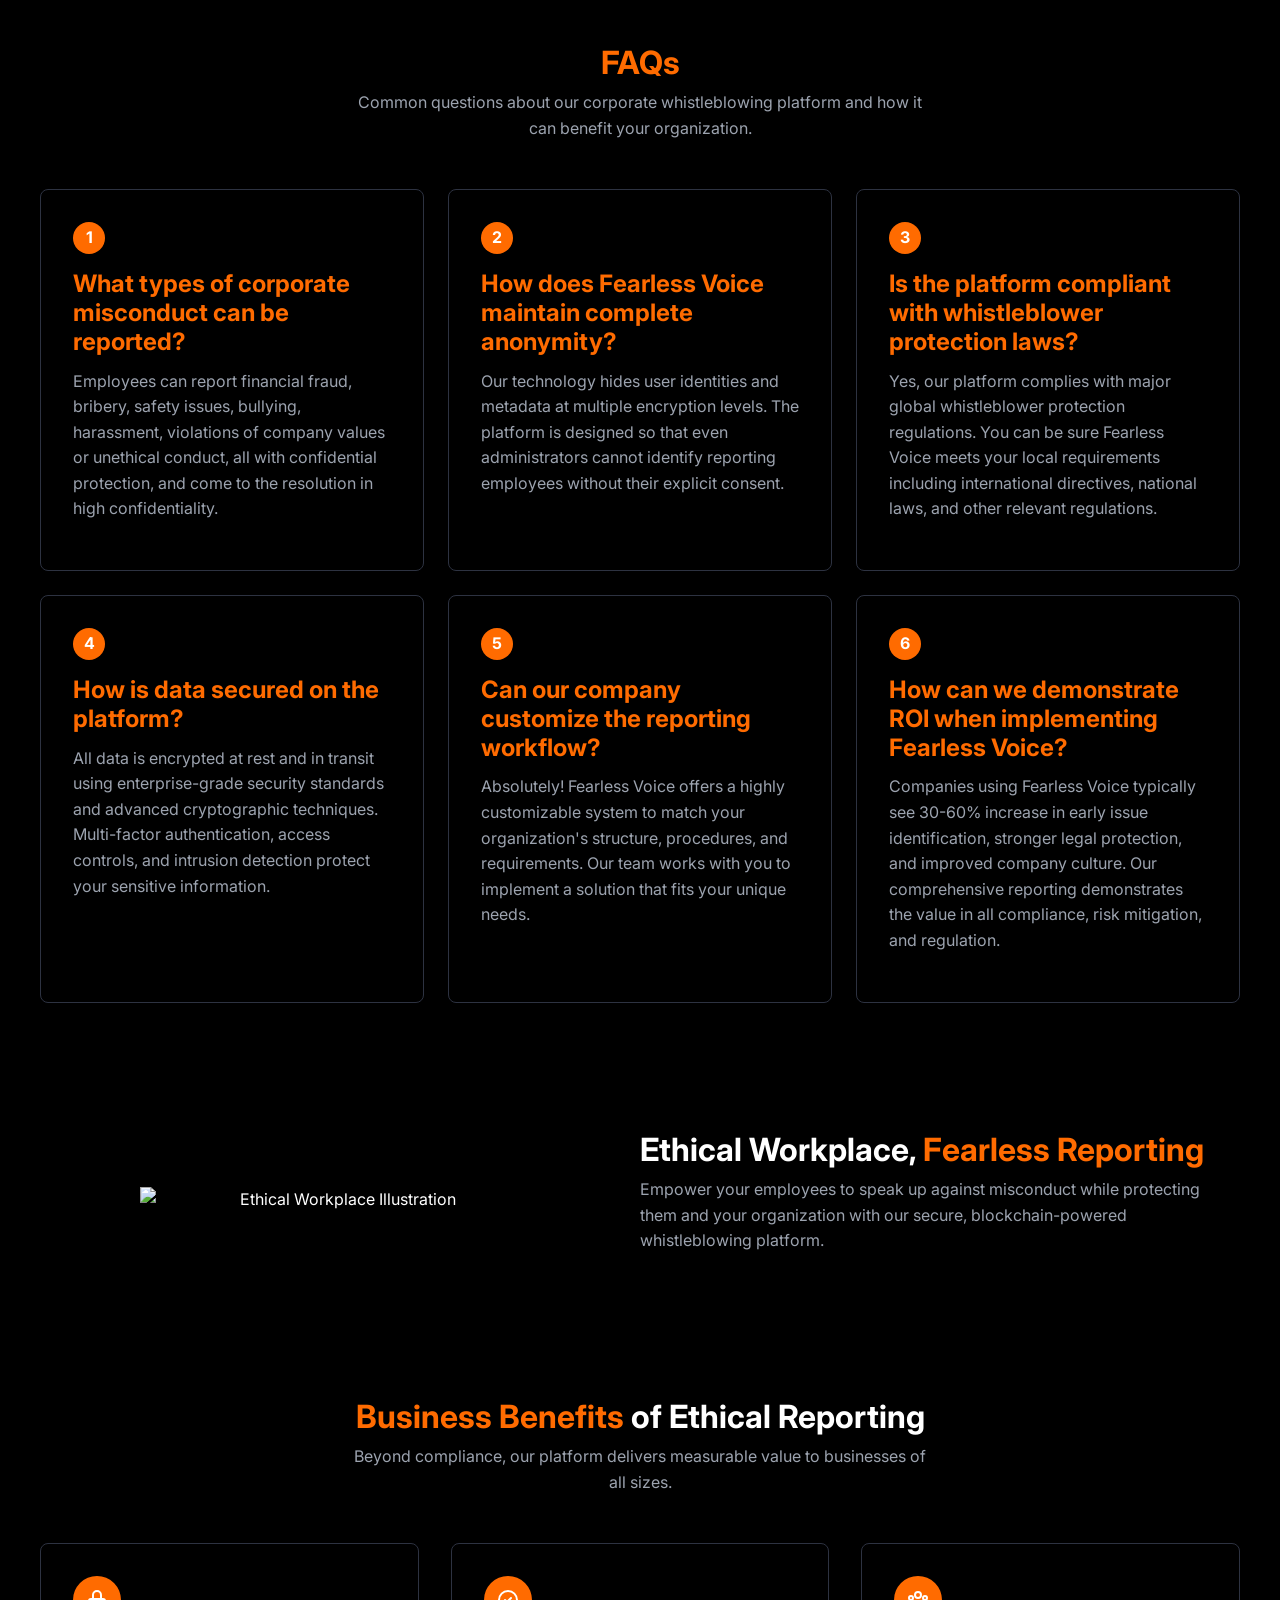
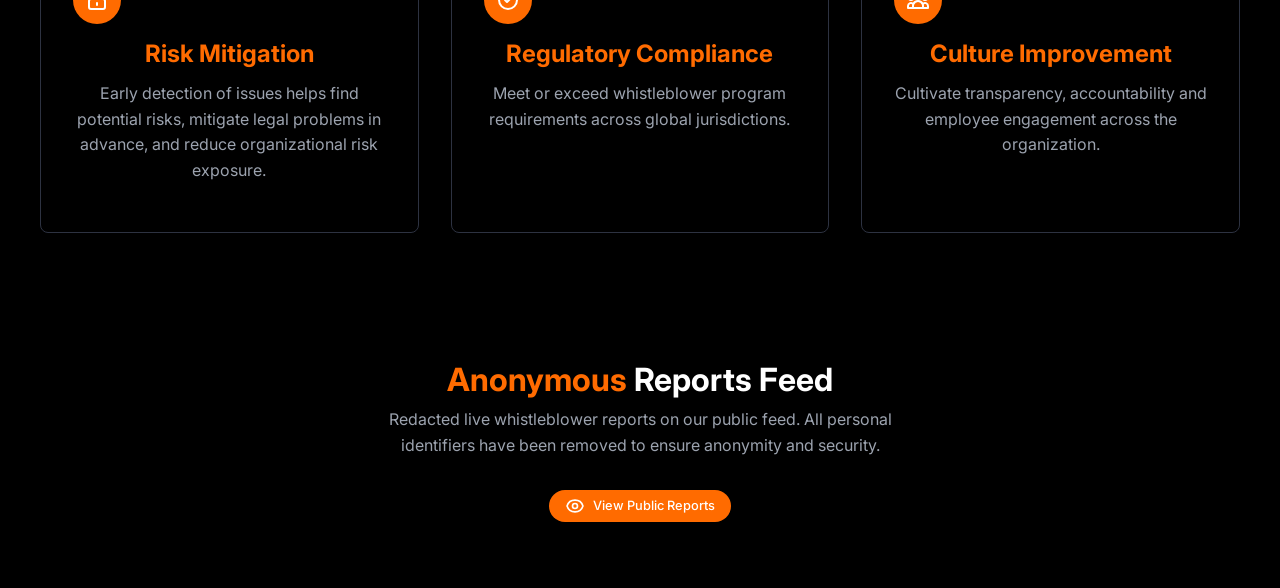
==== commit cb474163: "a" ====
--- a/index.html
+++ b/index.html
@@ -683,7 +683,7 @@
     <header class="header">
       <div class="logo">
         <a href="/">
-          <img src="data:image/svg+xml,%3c!DOCTYPE svg PUBLIC '-//W3C//DTD SVG 1.1//EN' 'http://www.w3.org/Graphics/SVG/1.1/DTD/svg11.dtd'%3e %3csvg xmlns='http://www.w3.org/2000/svg' version='1.1' viewBox='0 0 254 130'%3e %3cg stroke-width='2.00' fill='none' stroke-linecap='butt'%3e %3cpath stroke='%239c2f06' stroke-opacity='0.992' vector-effect='non-scaling-stroke' d=' M 213.96 56.75 Q 212.70 59.33 213.71 62.00' /%3e %3cpath stroke='%239c2f06' stroke-opacity='0.992' vector-effect='non-scaling-stroke' d=' M 133.25 96.04 Q 111.88 97.77 92.50 91.25 Q 83.88 88.35 79.50 87.29' /%3e %3cpath stroke='%239c2f06' stroke-opacity='0.992' vector-effect='non-scaling-stroke' d=' M 60.96 78.75 Q 58.11 75.76 54.00 75.29' /%3e %3c/g%3e %3cpath fill='%23fe560b' d=' M 213.96 56.75 Q 212.70 59.33 213.71 62.00 Q 214.59 70.07 219.61 76.81 Q 221.03 78.70 219.45 80.47 C 217.69 82.42 215.38 82.05 213.76 80.02 C 207.33 71.93 206.71 64.81 206.84 54.73 Q 206.86 53.40 205.82 54.23 C 184.11 71.55 161.01 89.87 133.25 96.04 Q 111.88 97.77 92.50 91.25 Q 83.88 88.35 79.50 87.29 Q 69.91 83.71 60.96 78.75 Q 58.11 75.76 54.00 75.29 C 50.64 73.33 40.44 69.24 44.04 64.24 Q 45.83 61.77 48.38 63.43 C 69.78 77.35 99.95 90.40 125.75 89.21 C 136.54 88.72 148.56 84.39 157.71 79.21 Q 180.29 66.44 200.16 49.27 Q 201.35 48.24 199.79 48.00 Q 185.62 45.90 176.64 34.76 Q 175.46 33.30 176.45 31.70 C 177.76 29.59 179.91 29.39 181.84 31.07 C 184.64 33.51 187.49 36.30 190.62 37.93 Q 203.11 44.45 215.84 37.16 A 1.16 1.12 -50.3 0 1 216.75 37.06 C 220.34 38.14 220.28 41.07 218.43 43.87 Q 214.59 49.69 213.96 56.75 Z' /%3e %3cpath fill='%23380701' fill-opacity='0.980' d=' M 213.96 56.75 L 213.71 62.00 Q 212.70 59.33 213.96 56.75 Z' /%3e %3cpath fill='%23380701' fill-opacity='0.980' d=' M 54.00 75.29 Q 58.11 75.76 60.96 78.75 L 54.00 75.29 Z' /%3e %3cpath fill='%23380701' fill-opacity='0.980' d=' M 79.50 87.29 Q 83.88 88.35 92.50 91.25 Q 111.88 97.77 133.25 96.04 C 115.28 99.92 96.07 93.79 79.50 87.29 Z' /%3e %3c/svg%3e" alt="Fearless Voice Logo">
+          <img src="https://phlrf-ayaaa-aaaai-atgjq-cai.icp0.io/23f34d91900cd8e3ae2c513b218e5623.svg" alt="Fearless Voice Logo">
         </a>
       </div>
       <nav class="nav">
@@ -746,7 +746,7 @@
         </div>
         
         <div class="process-image">
-          <img src="download.svg" alt="Whistleblowing Process Illustration">
+          <img src="data:image/svg+xml,%3c!DOCTYPE svg PUBLIC '-//W3C//DTD SVG 1.1//EN' 'http://www.w3.org/Graphics/SVG/1.1/DTD/svg11.dtd'%3e %3csvg xmlns='http://www.w3.org/2000/svg' version='1.1' viewBox='0 0 254 130'%3e %3cg stroke-width='2.00' fill='none' stroke-linecap='butt'%3e %3cpath stroke='%239c2f06' stroke-opacity='0.992' vector-effect='non-scaling-stroke' d=' M 213.96 56.75 Q 212.70 59.33 213.71 62.00' /%3e %3cpath stroke='%239c2f06' stroke-opacity='0.992' vector-effect='non-scaling-stroke' d=' M 133.25 96.04 Q 111.88 97.77 92.50 91.25 Q 83.88 88.35 79.50 87.29' /%3e %3cpath stroke='%239c2f06' stroke-opacity='0.992' vector-effect='non-scaling-stroke' d=' M 60.96 78.75 Q 58.11 75.76 54.00 75.29' /%3e %3c/g%3e %3cpath fill='%23fe560b' d=' M 213.96 56.75 Q 212.70 59.33 213.71 62.00 Q 214.59 70.07 219.61 76.81 Q 221.03 78.70 219.45 80.47 C 217.69 82.42 215.38 82.05 213.76 80.02 C 207.33 71.93 206.71 64.81 206.84 54.73 Q 206.86 53.40 205.82 54.23 C 184.11 71.55 161.01 89.87 133.25 96.04 Q 111.88 97.77 92.50 91.25 Q 83.88 88.35 79.50 87.29 Q 69.91 83.71 60.96 78.75 Q 58.11 75.76 54.00 75.29 C 50.64 73.33 40.44 69.24 44.04 64.24 Q 45.83 61.77 48.38 63.43 C 69.78 77.35 99.95 90.40 125.75 89.21 C 136.54 88.72 148.56 84.39 157.71 79.21 Q 180.29 66.44 200.16 49.27 Q 201.35 48.24 199.79 48.00 Q 185.62 45.90 176.64 34.76 Q 175.46 33.30 176.45 31.70 C 177.76 29.59 179.91 29.39 181.84 31.07 C 184.64 33.51 187.49 36.30 190.62 37.93 Q 203.11 44.45 215.84 37.16 A 1.16 1.12 -50.3 0 1 216.75 37.06 C 220.34 38.14 220.28 41.07 218.43 43.87 Q 214.59 49.69 213.96 56.75 Z' /%3e %3cpath fill='%23380701' fill-opacity='0.980' d=' M 213.96 56.75 L 213.71 62.00 Q 212.70 59.33 213.96 56.75 Z' /%3e %3cpath fill='%23380701' fill-opacity='0.980' d=' M 54.00 75.29 Q 58.11 75.76 60.96 78.75 L 54.00 75.29 Z' /%3e %3cpath fill='%23380701' fill-opacity='0.980' d=' M 79.50 87.29 Q 83.88 88.35 92.50 91.25 Q 111.88 97.77 133.25 96.04 C 115.28 99.92 96.07 93.79 79.50 87.29 Z' /%3e %3c/svg%3e" alt="Whistleblowing Process Illustration">
          
         </div>
         
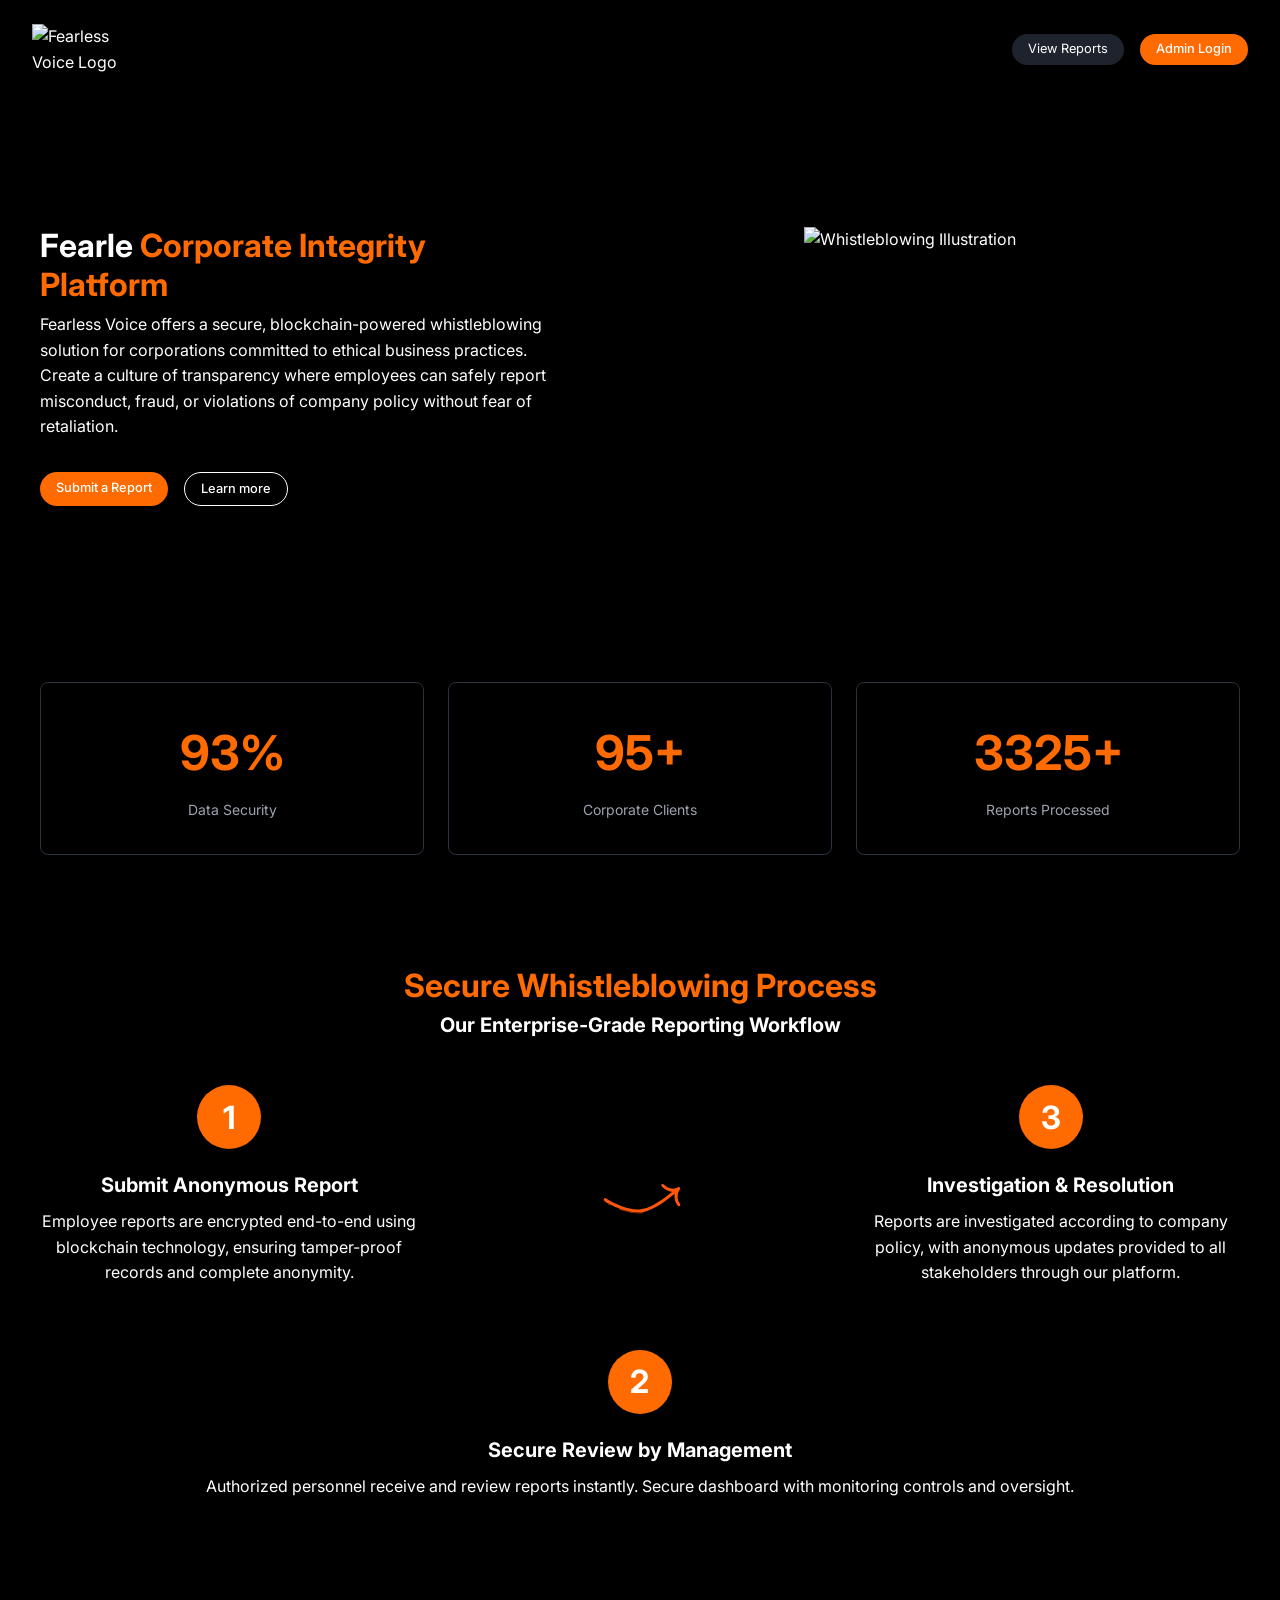
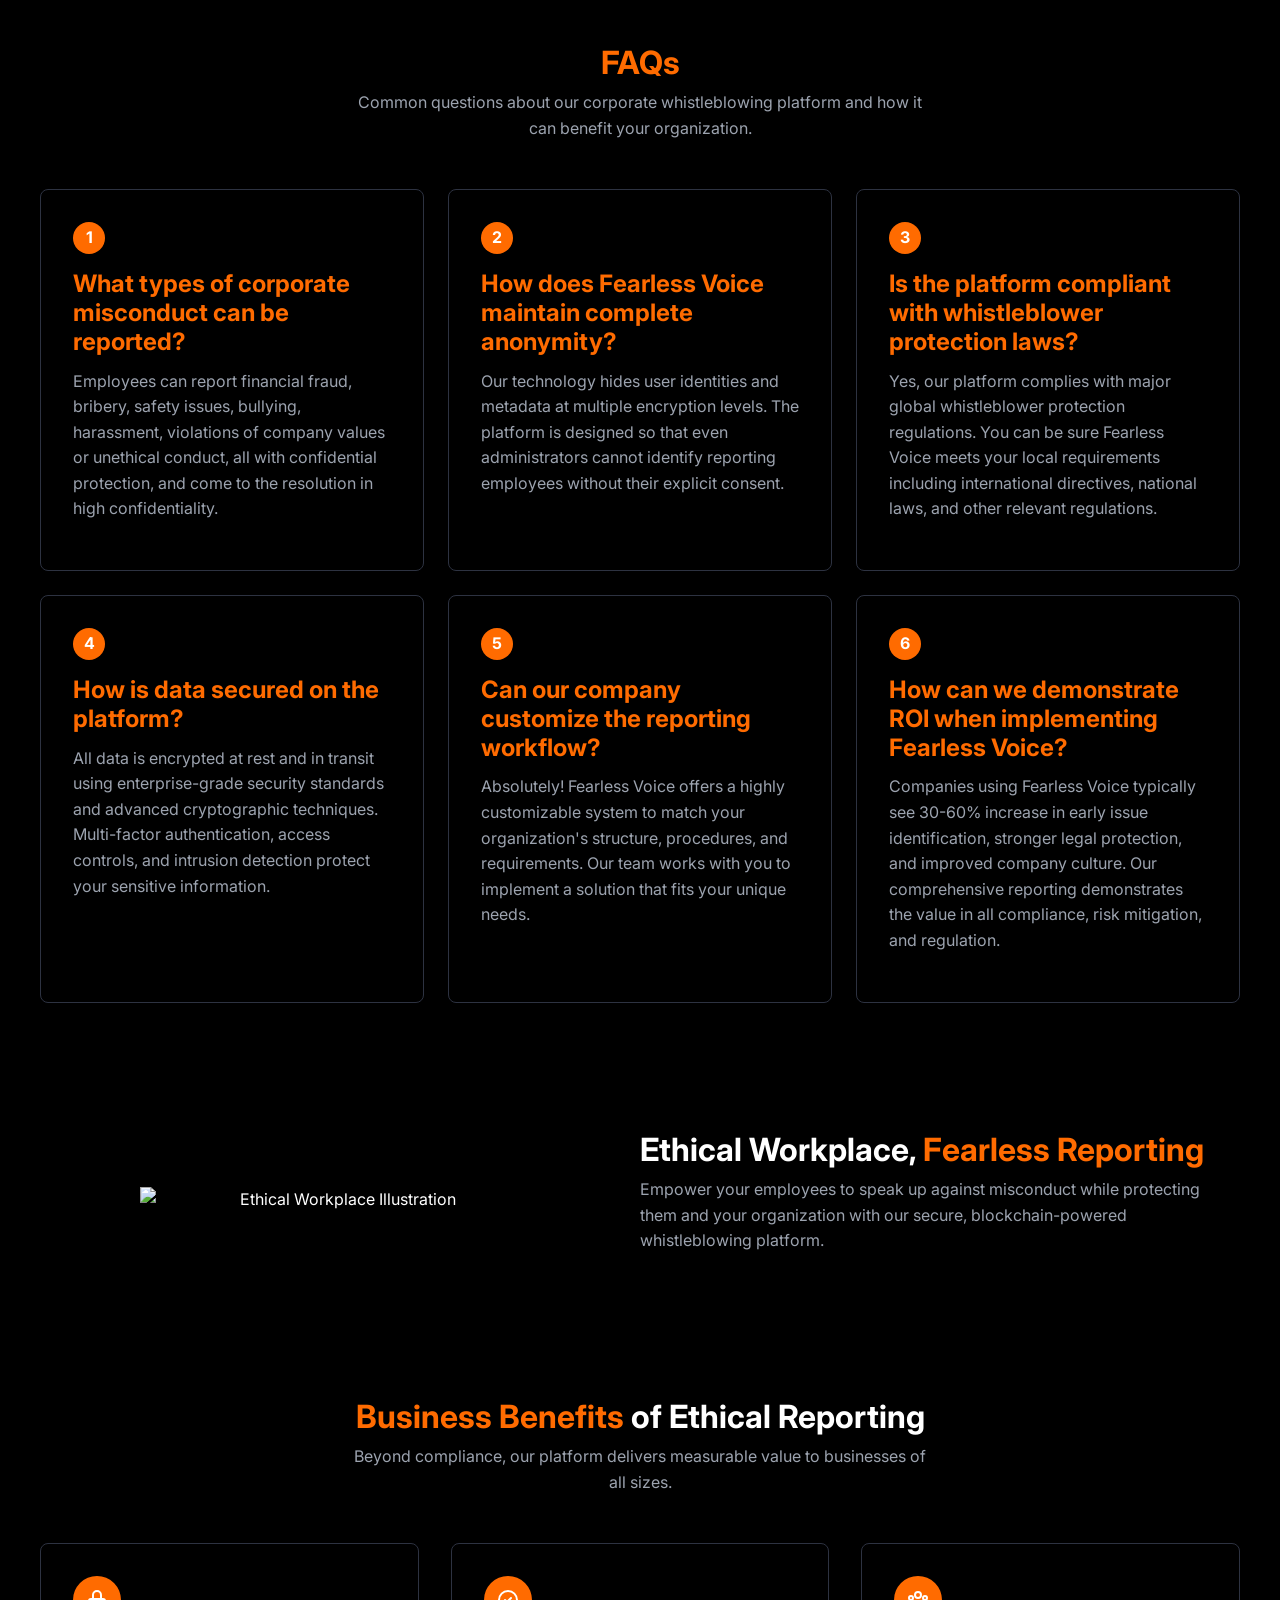
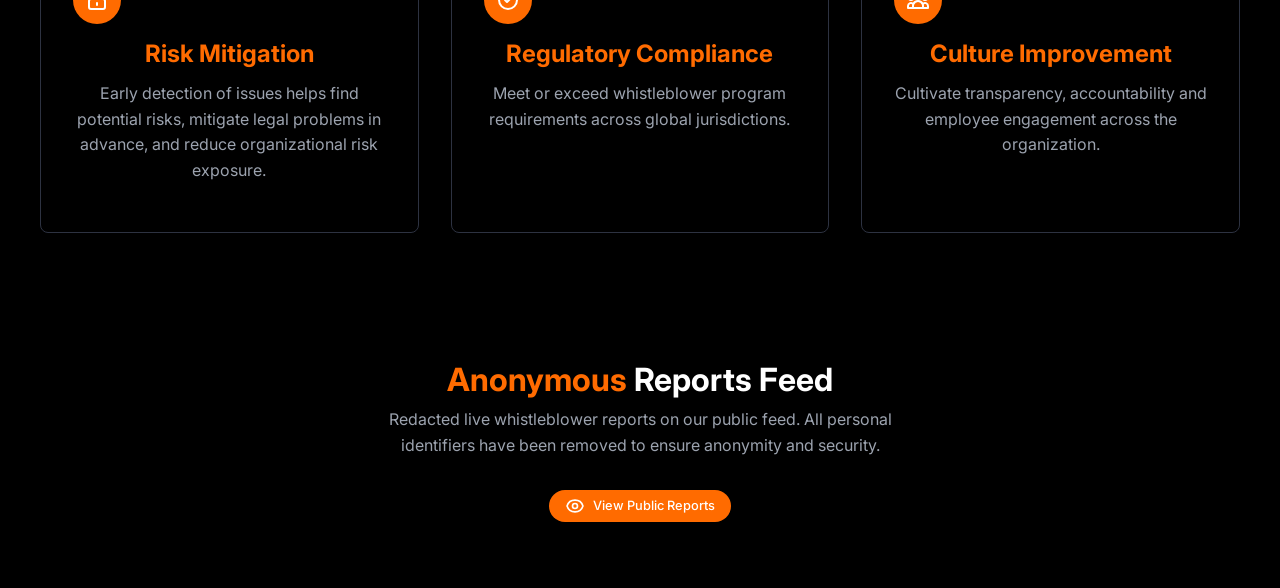
==== commit aedeedb7: "Update index.html" ====
--- a/index.html
+++ b/index.html
@@ -696,7 +696,7 @@
     <section class="hero">
       <div class="hero-content">
         <div class="hero-text">
-          <h1>Fearless Voice: <span class="text-fearless">Corporate Integrity Platform</span></h1>
+          <h1>Fearle <span class="text-fearless">Corporate Integrity Platform</span></h1>
           <p>
             Fearless Voice offers a secure, blockchain-powered whistleblowing solution for corporations 
             committed to ethical business practices. Create a culture of transparency where employees can 
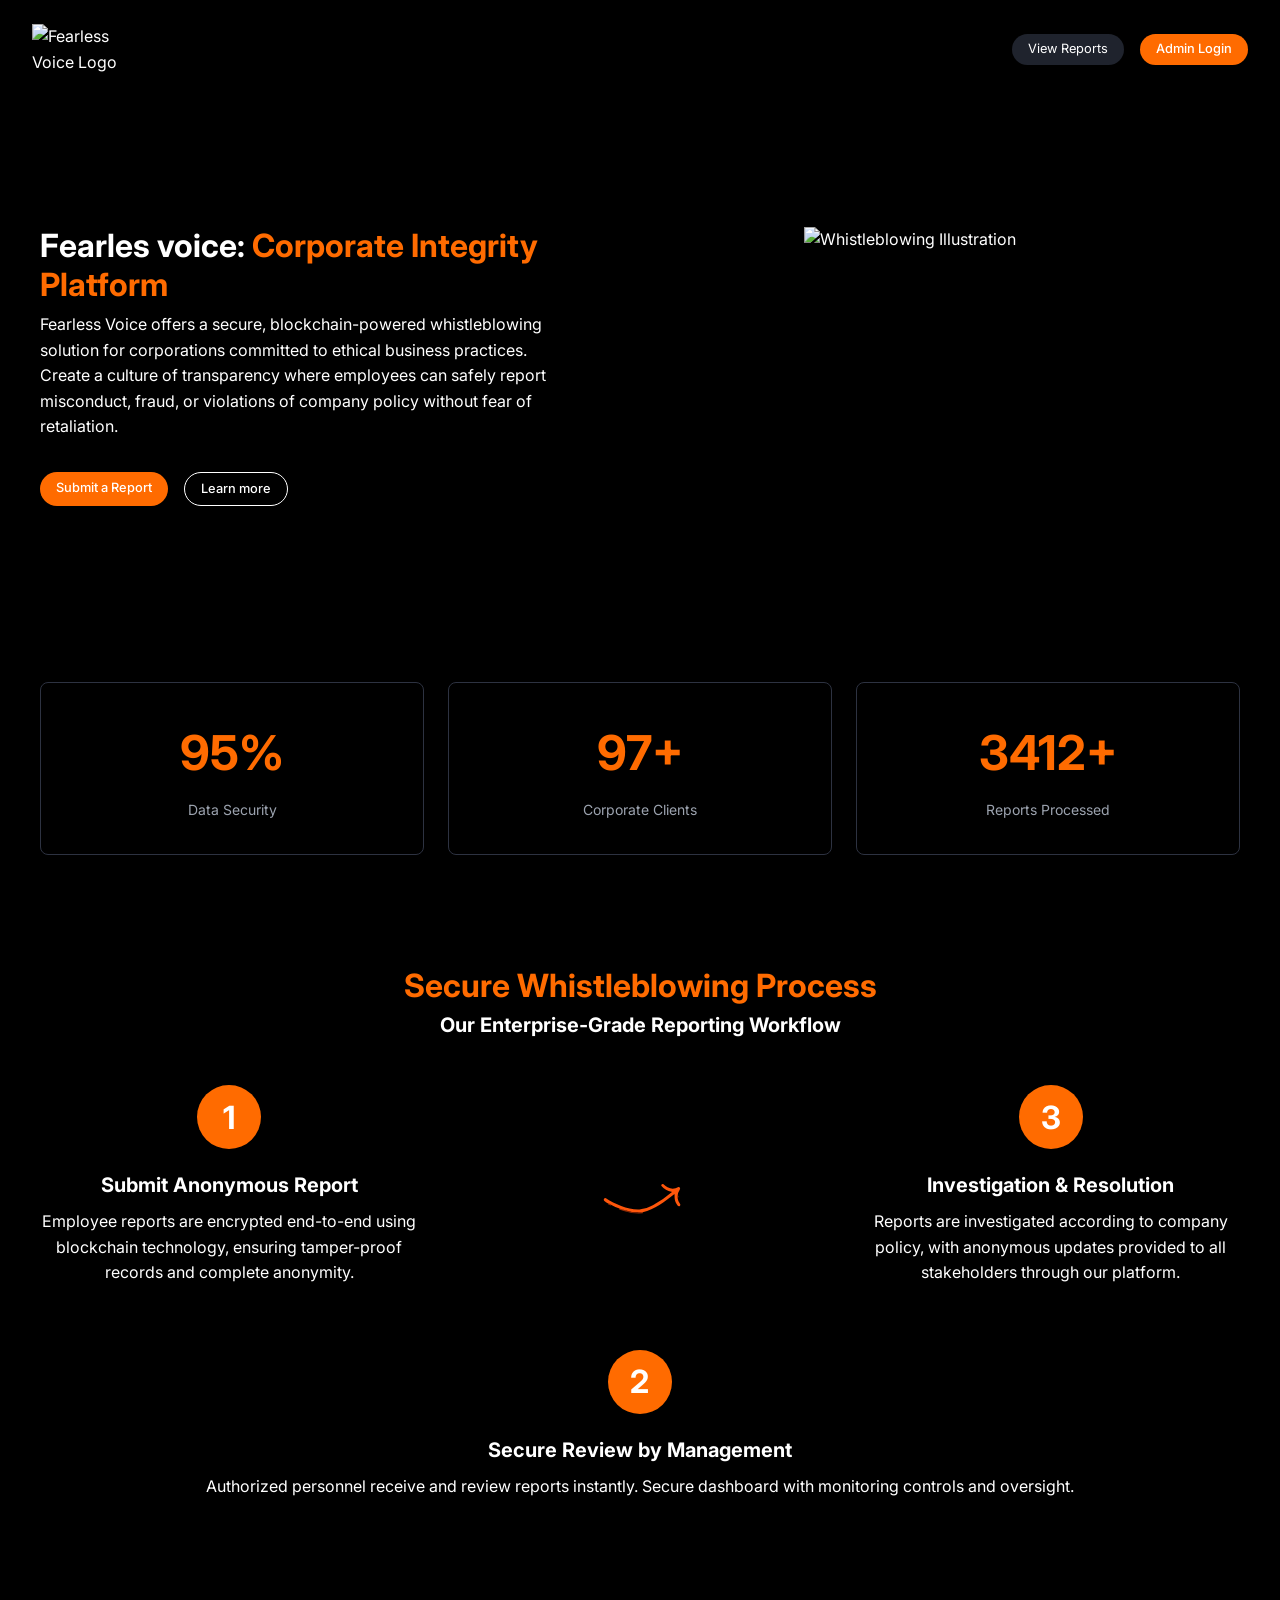
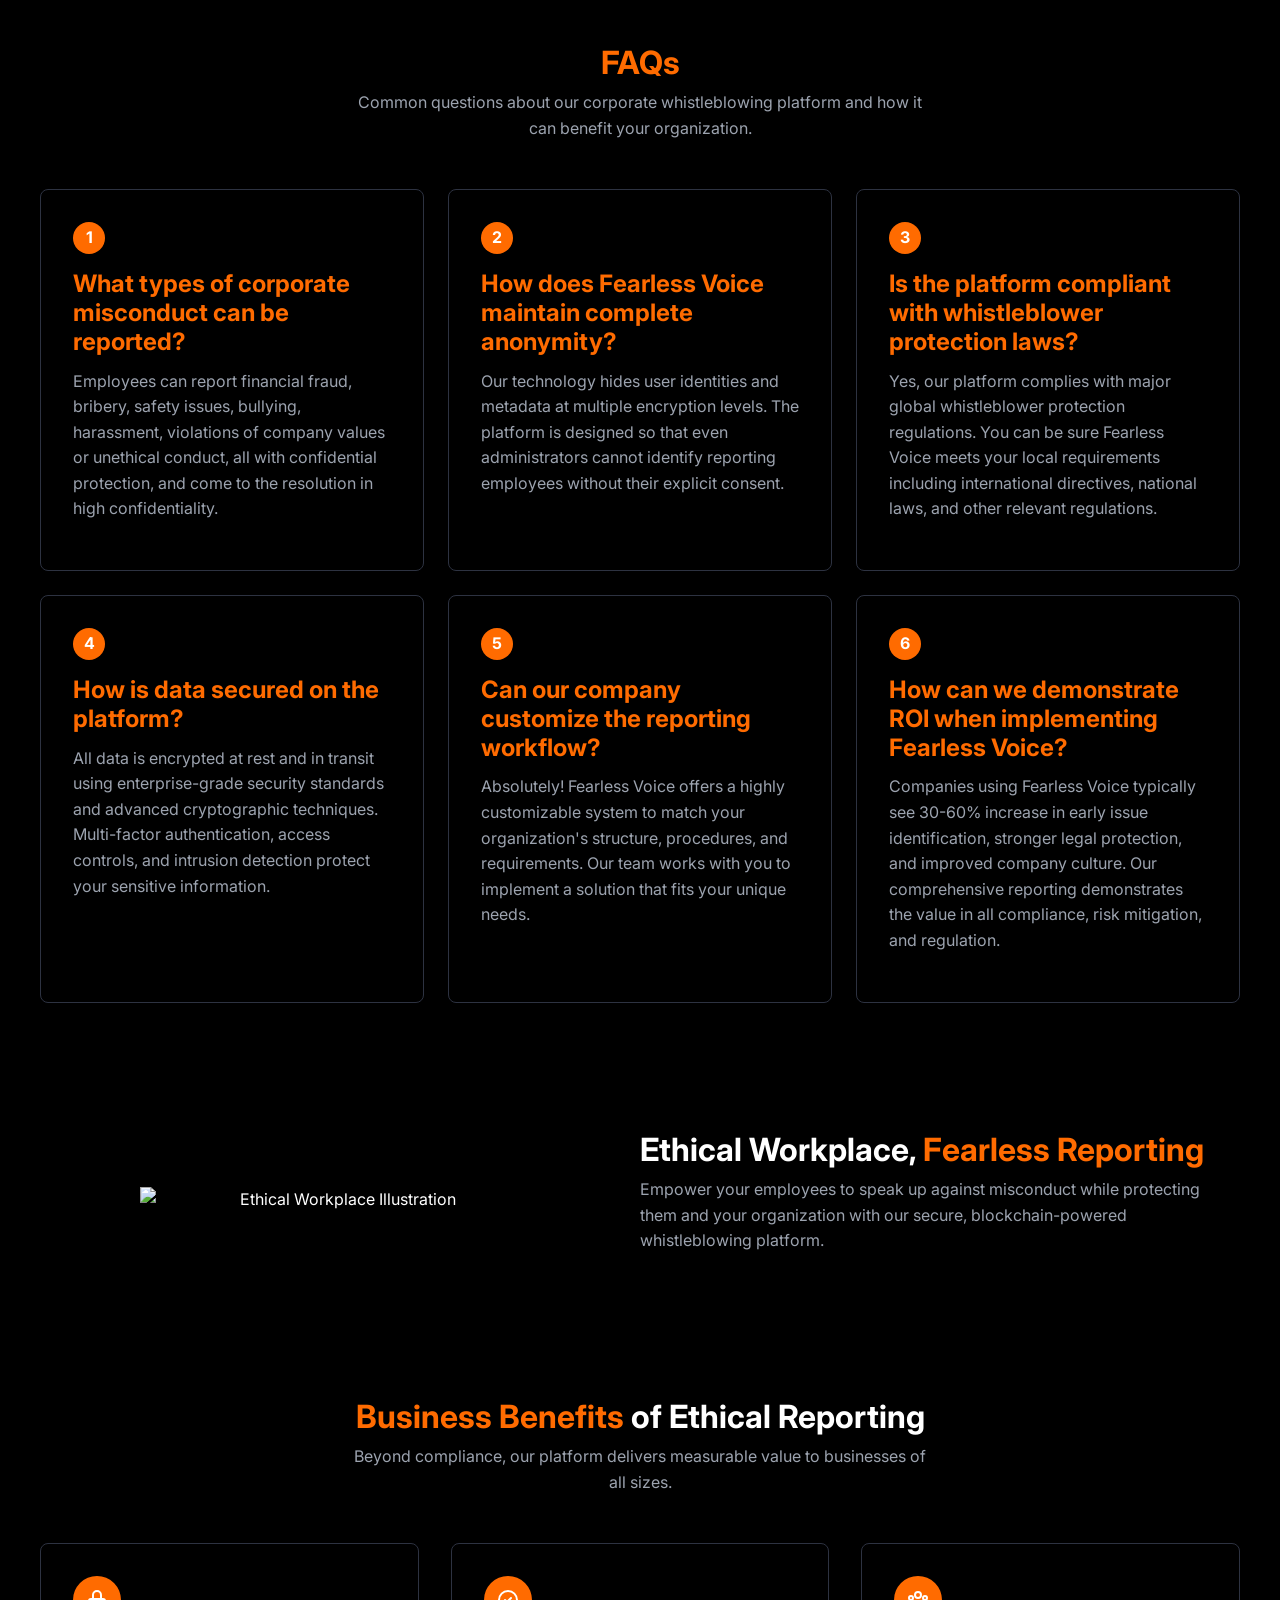
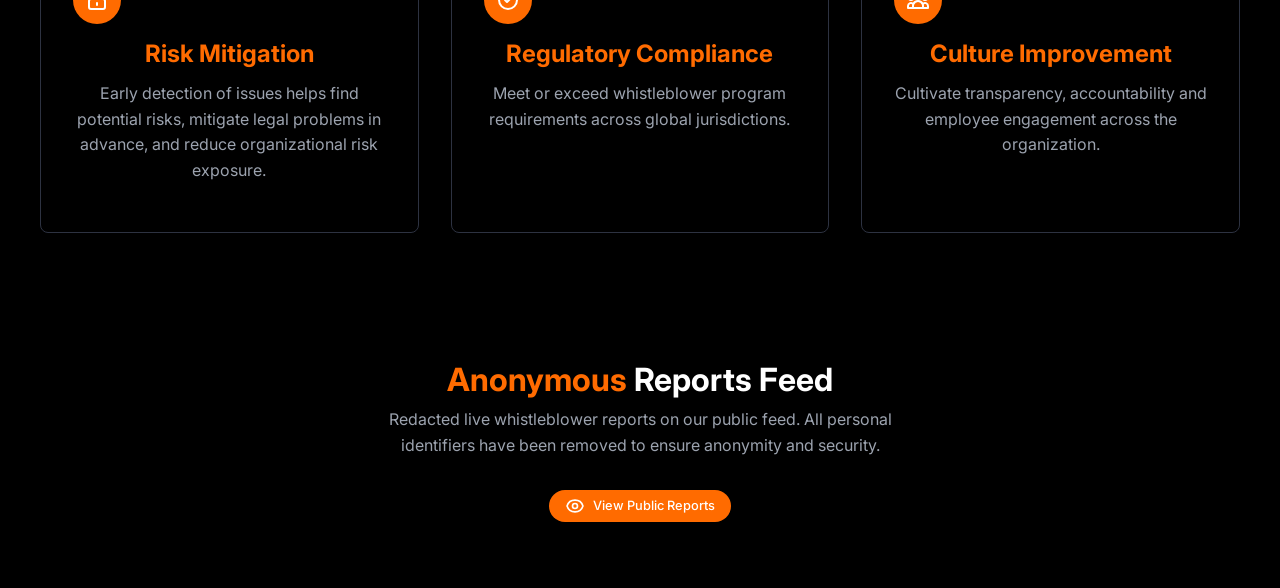
==== commit 447d6a63: "Update index.html" ====
--- a/index.html
+++ b/index.html
@@ -696,7 +696,7 @@
     <section class="hero">
       <div class="hero-content">
         <div class="hero-text">
-          <h1>Fearle <span class="text-fearless">Corporate Integrity Platform</span></h1>
+          <h1>Fearles voice: <span class="text-fearless">Corporate Integrity Platform</span></h1>
           <p>
             Fearless Voice offers a secure, blockchain-powered whistleblowing solution for corporations 
             committed to ethical business practices. Create a culture of transparency where employees can 
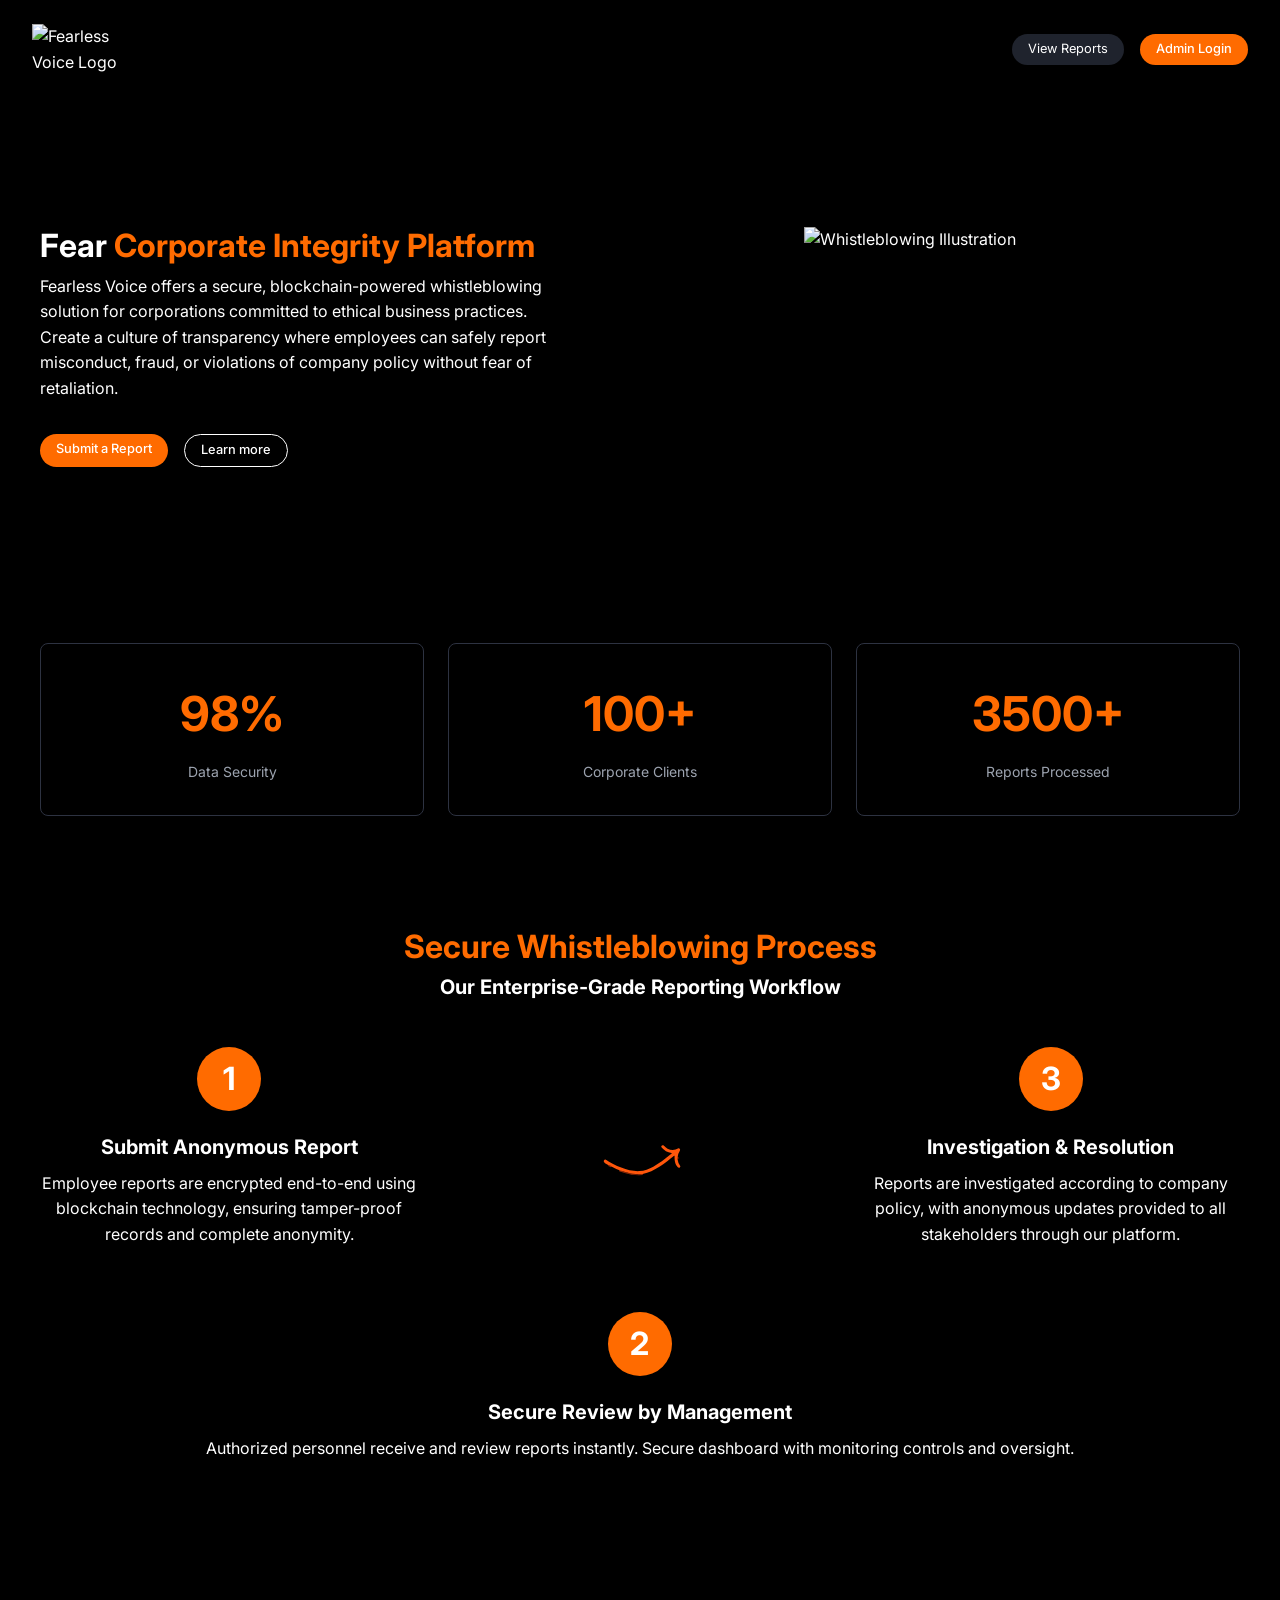
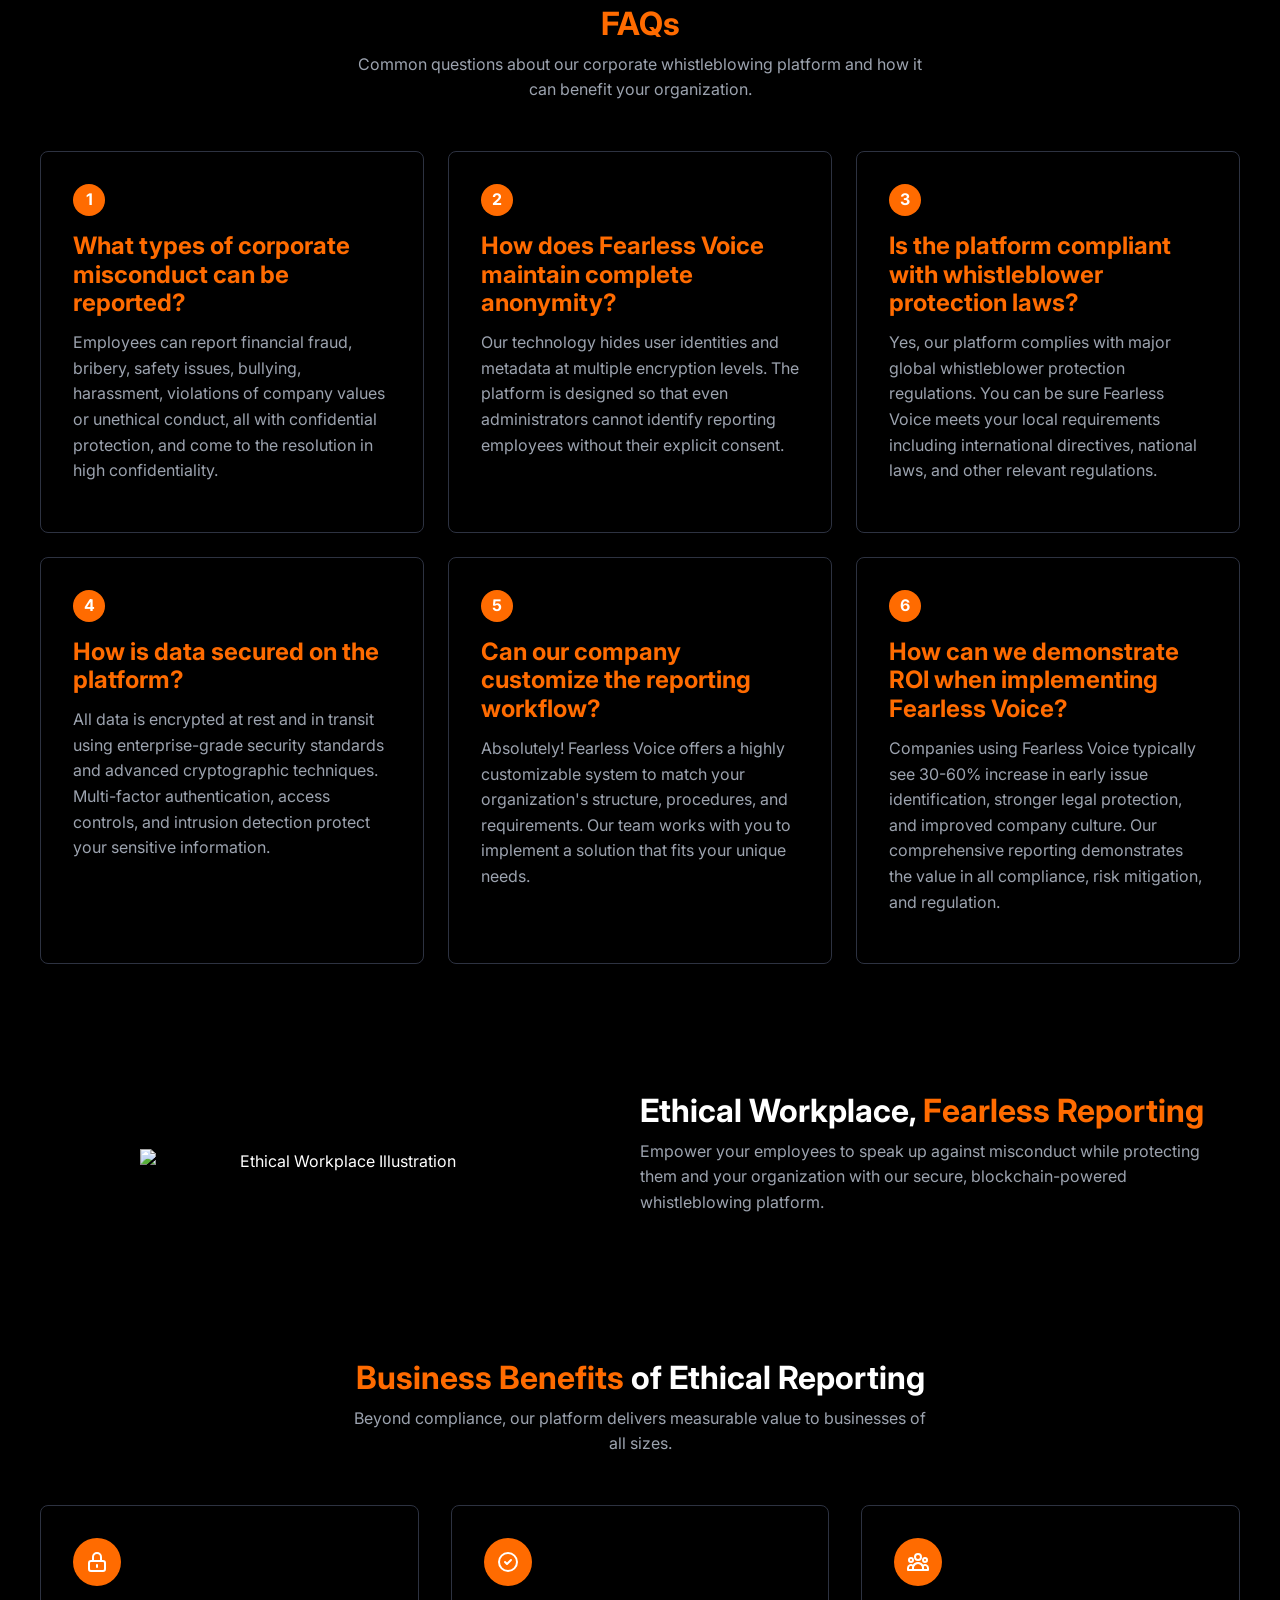
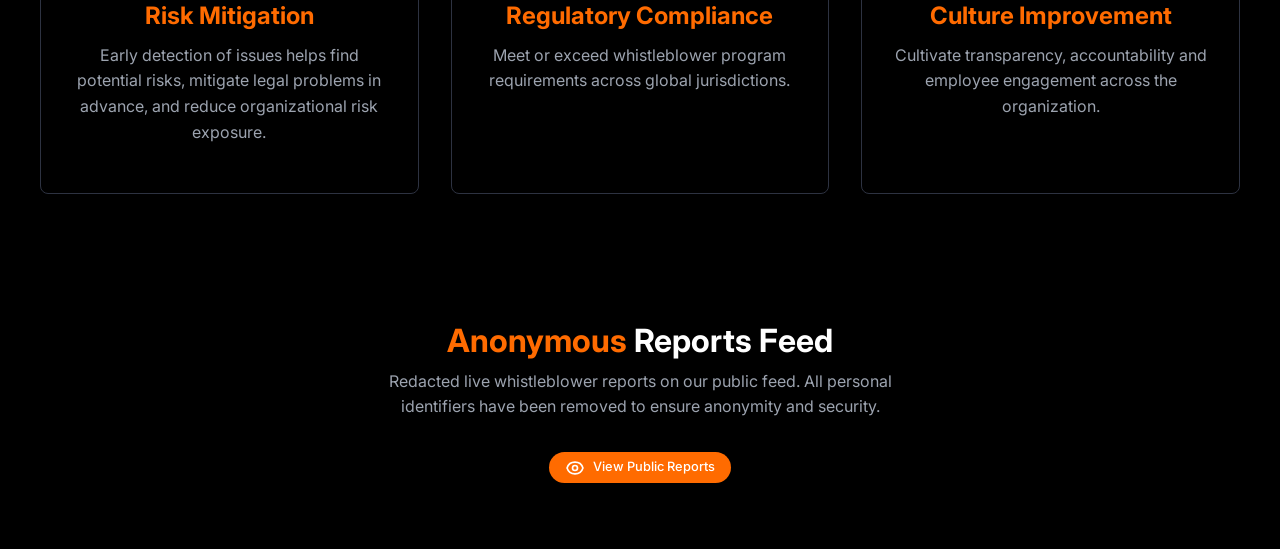
==== commit 927221a0: "Update index.html" ====
--- a/index.html
+++ b/index.html
@@ -696,7 +696,7 @@
     <section class="hero">
       <div class="hero-content">
         <div class="hero-text">
-          <h1>Fearles voice: <span class="text-fearless">Corporate Integrity Platform</span></h1>
+          <h1>Fear <span class="text-fearless">Corporate Integrity Platform</span></h1>
           <p>
             Fearless Voice offers a secure, blockchain-powered whistleblowing solution for corporations 
             committed to ethical business practices. Create a culture of transparency where employees can 
